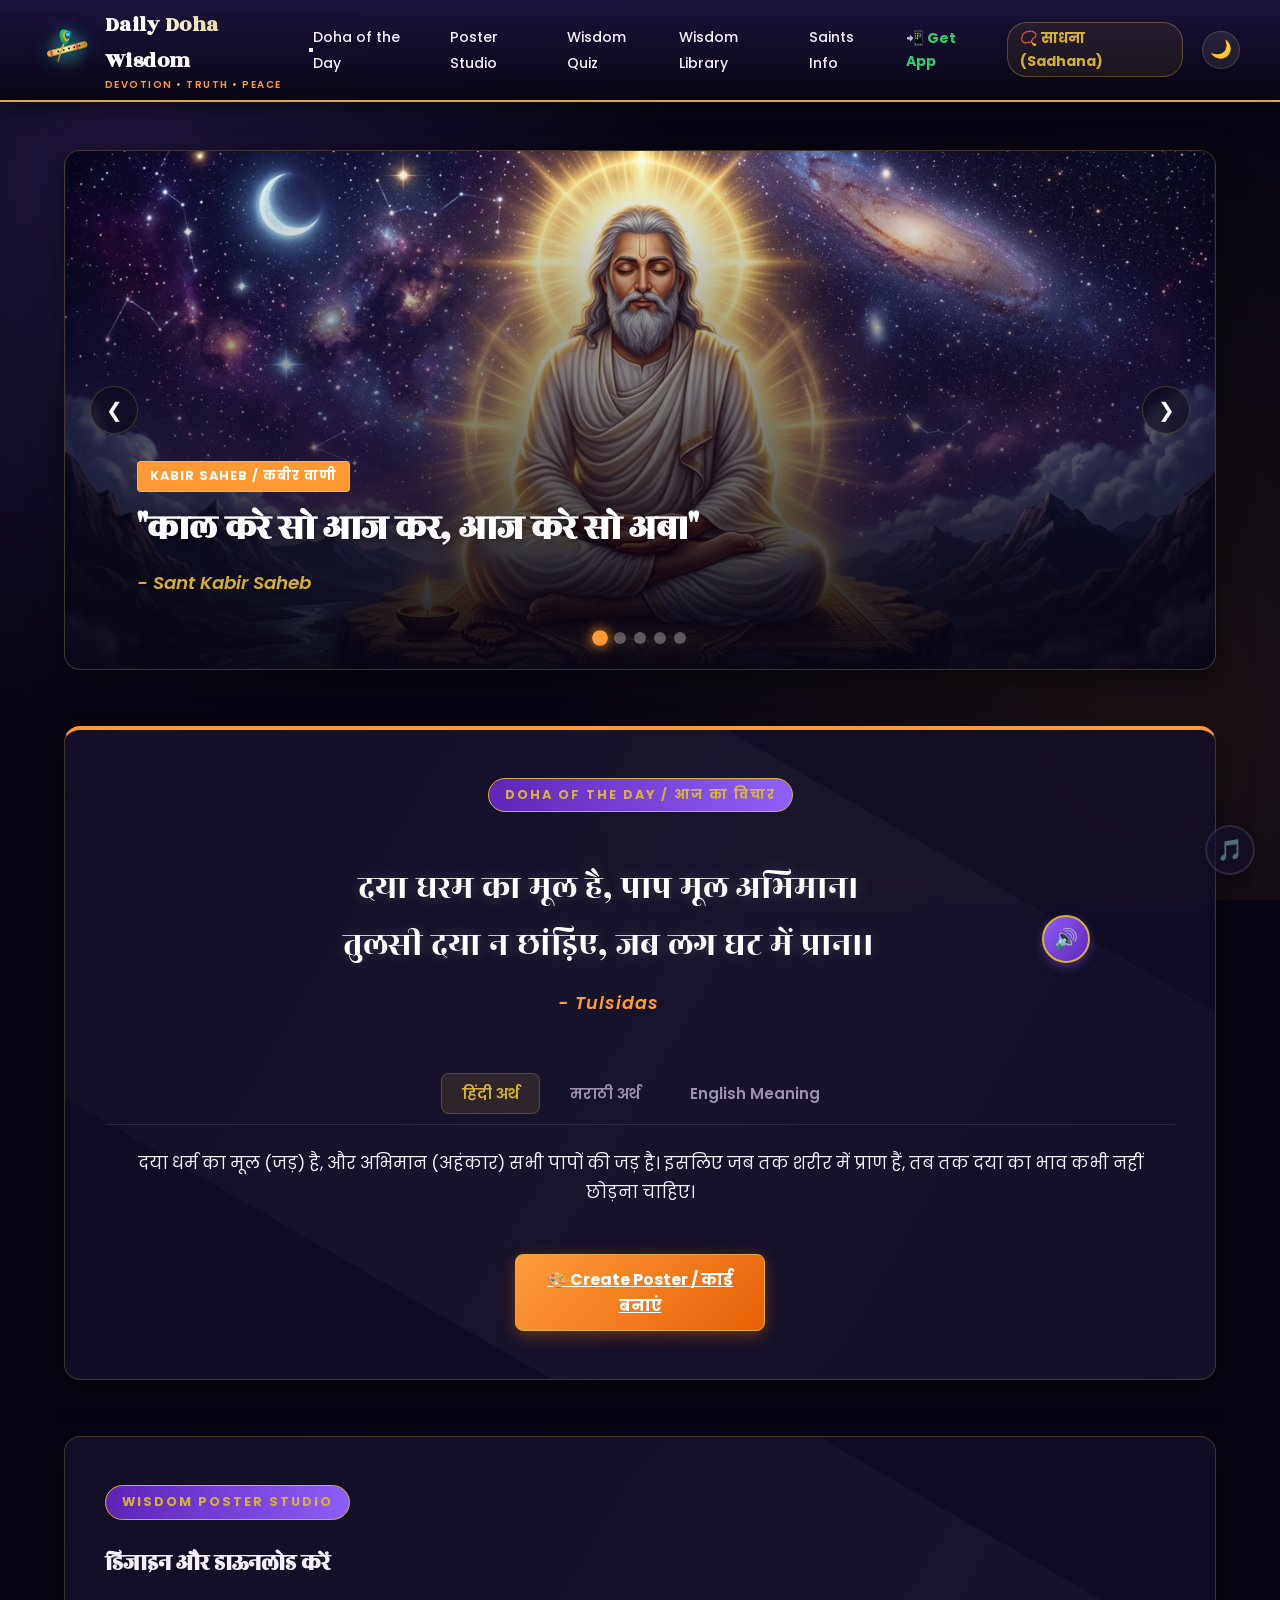
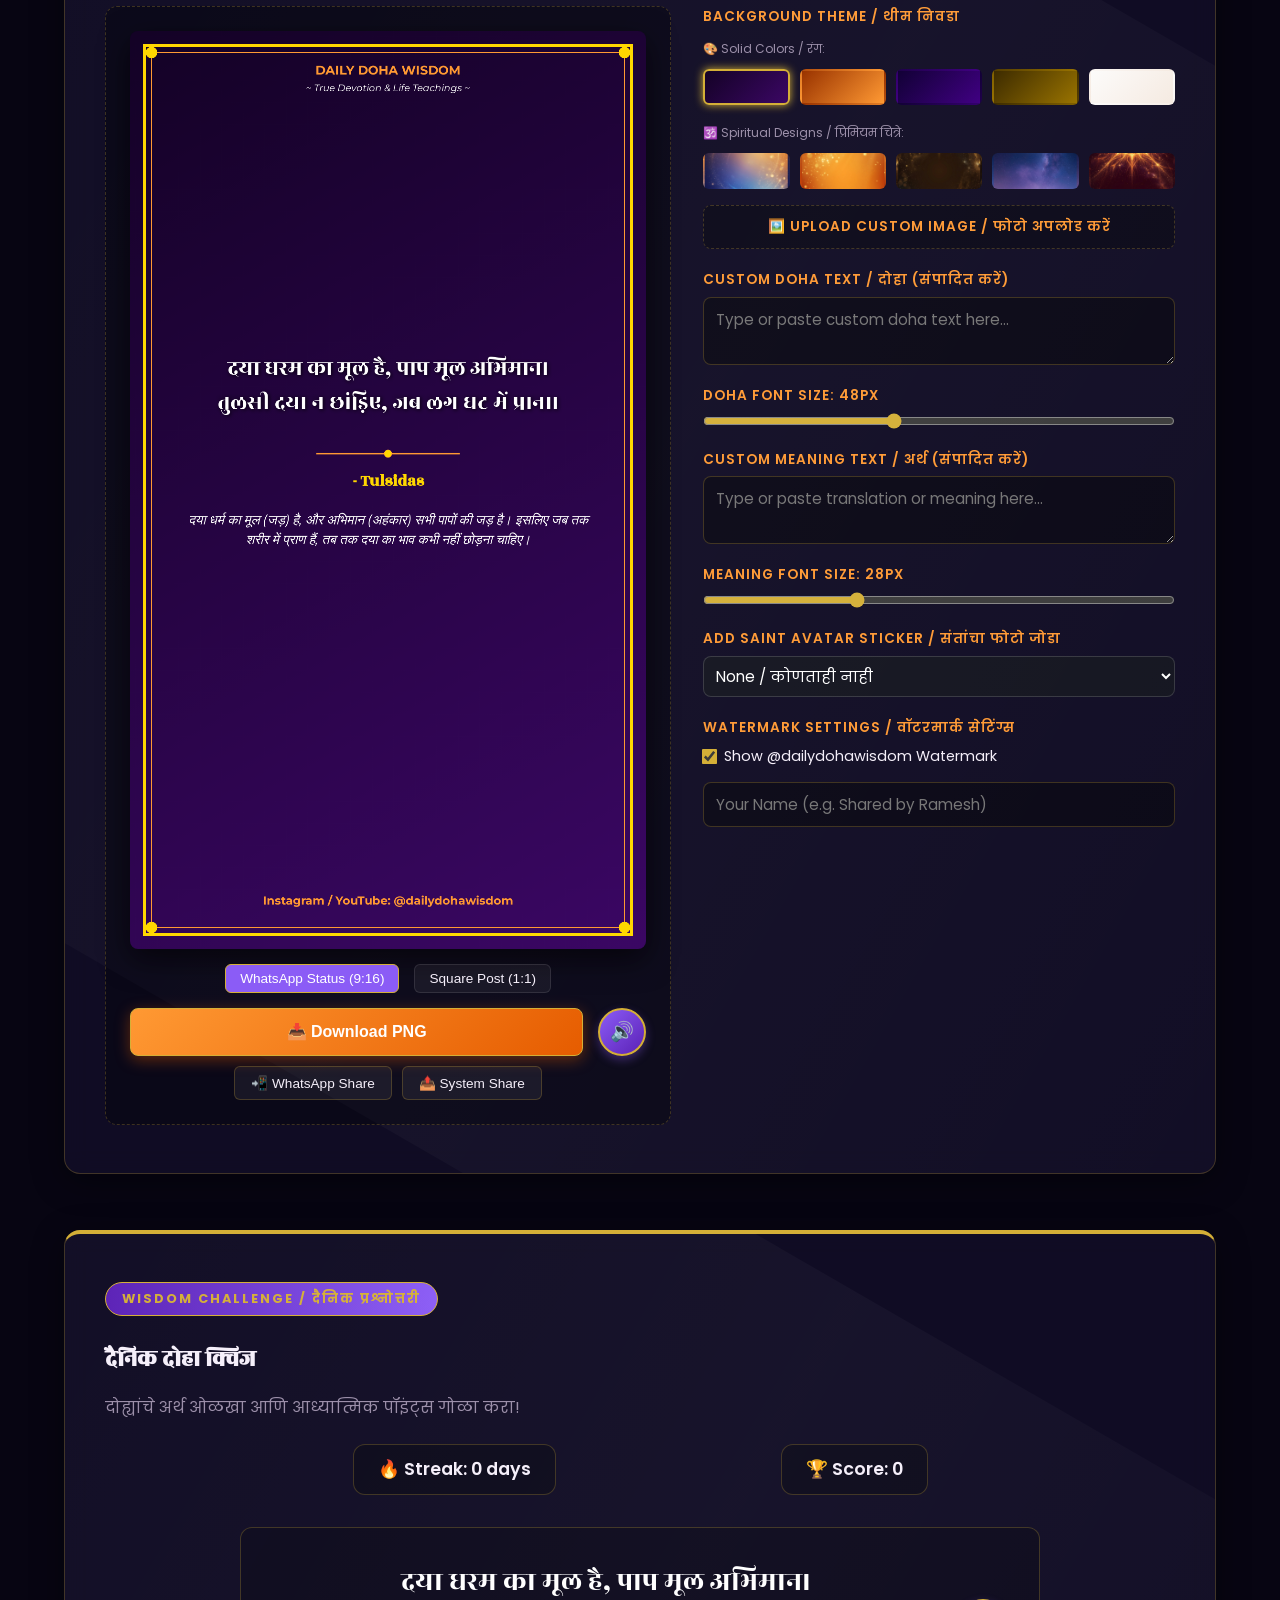
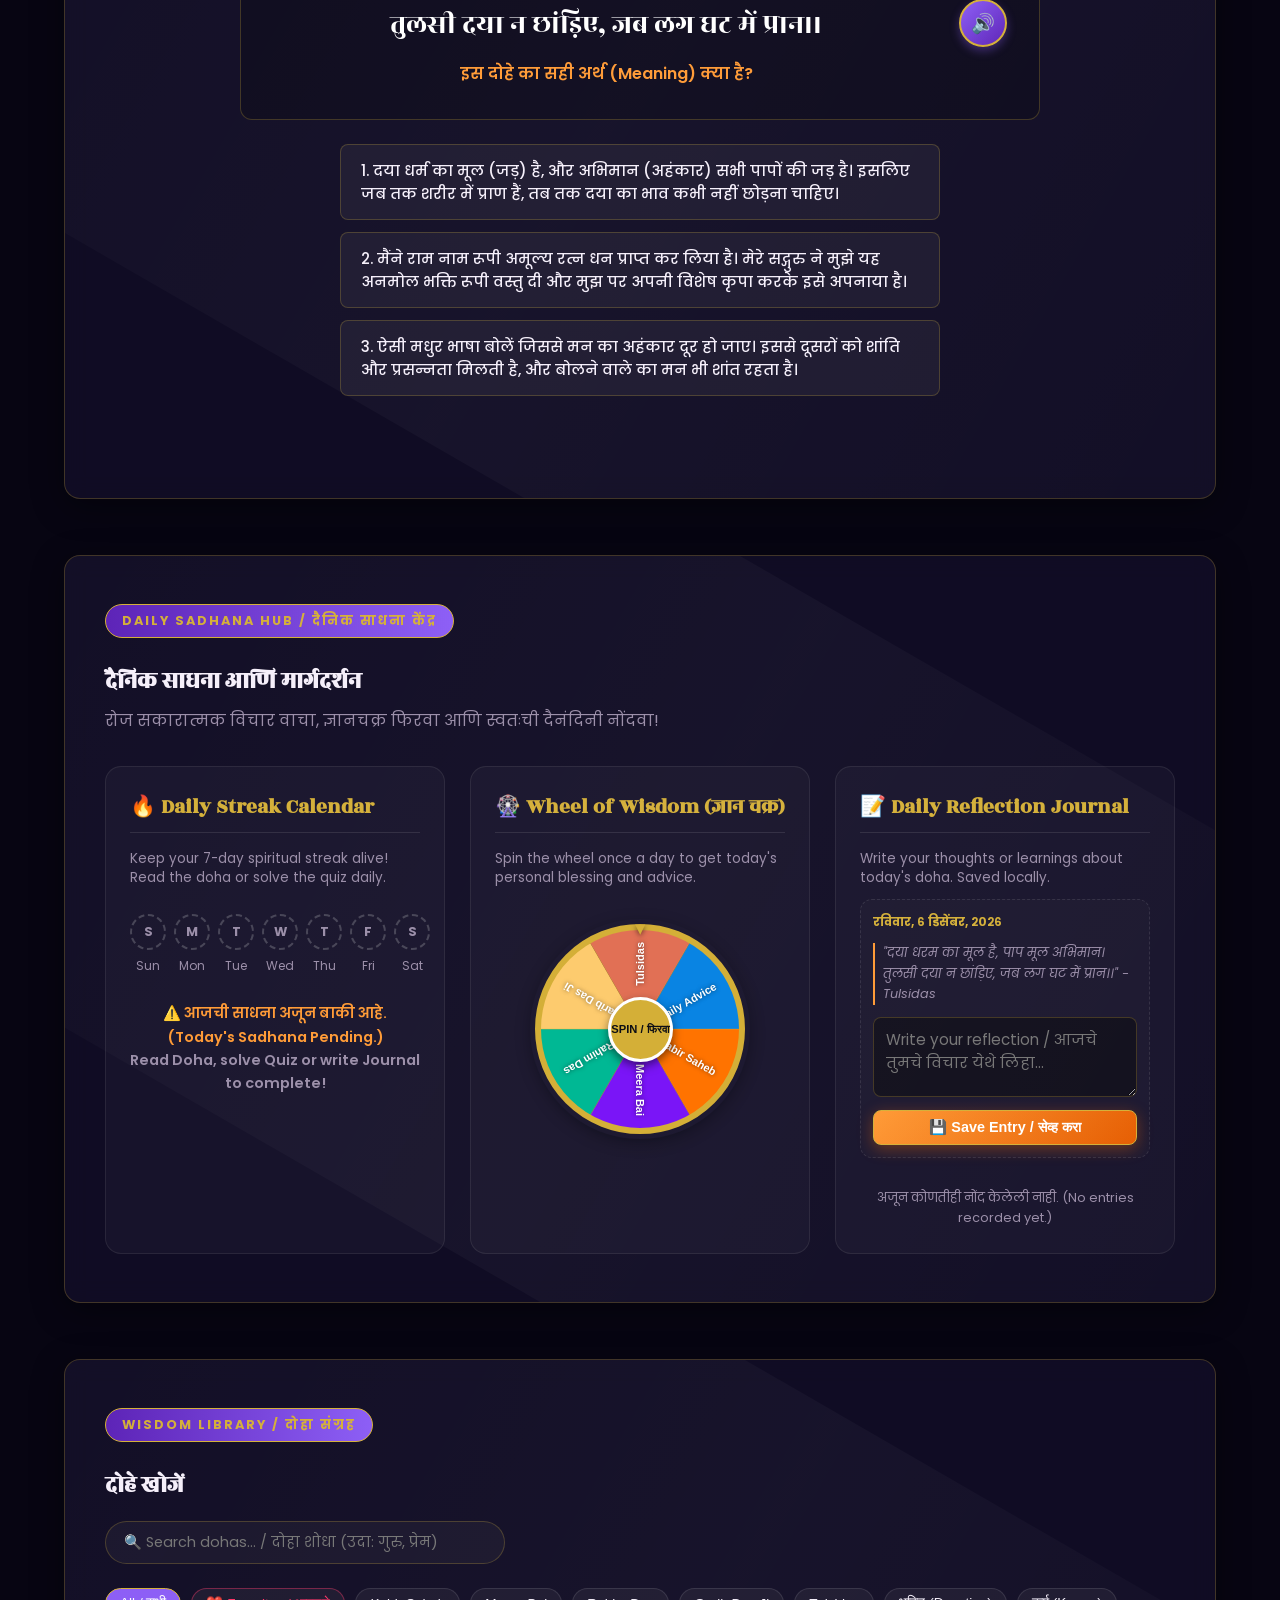
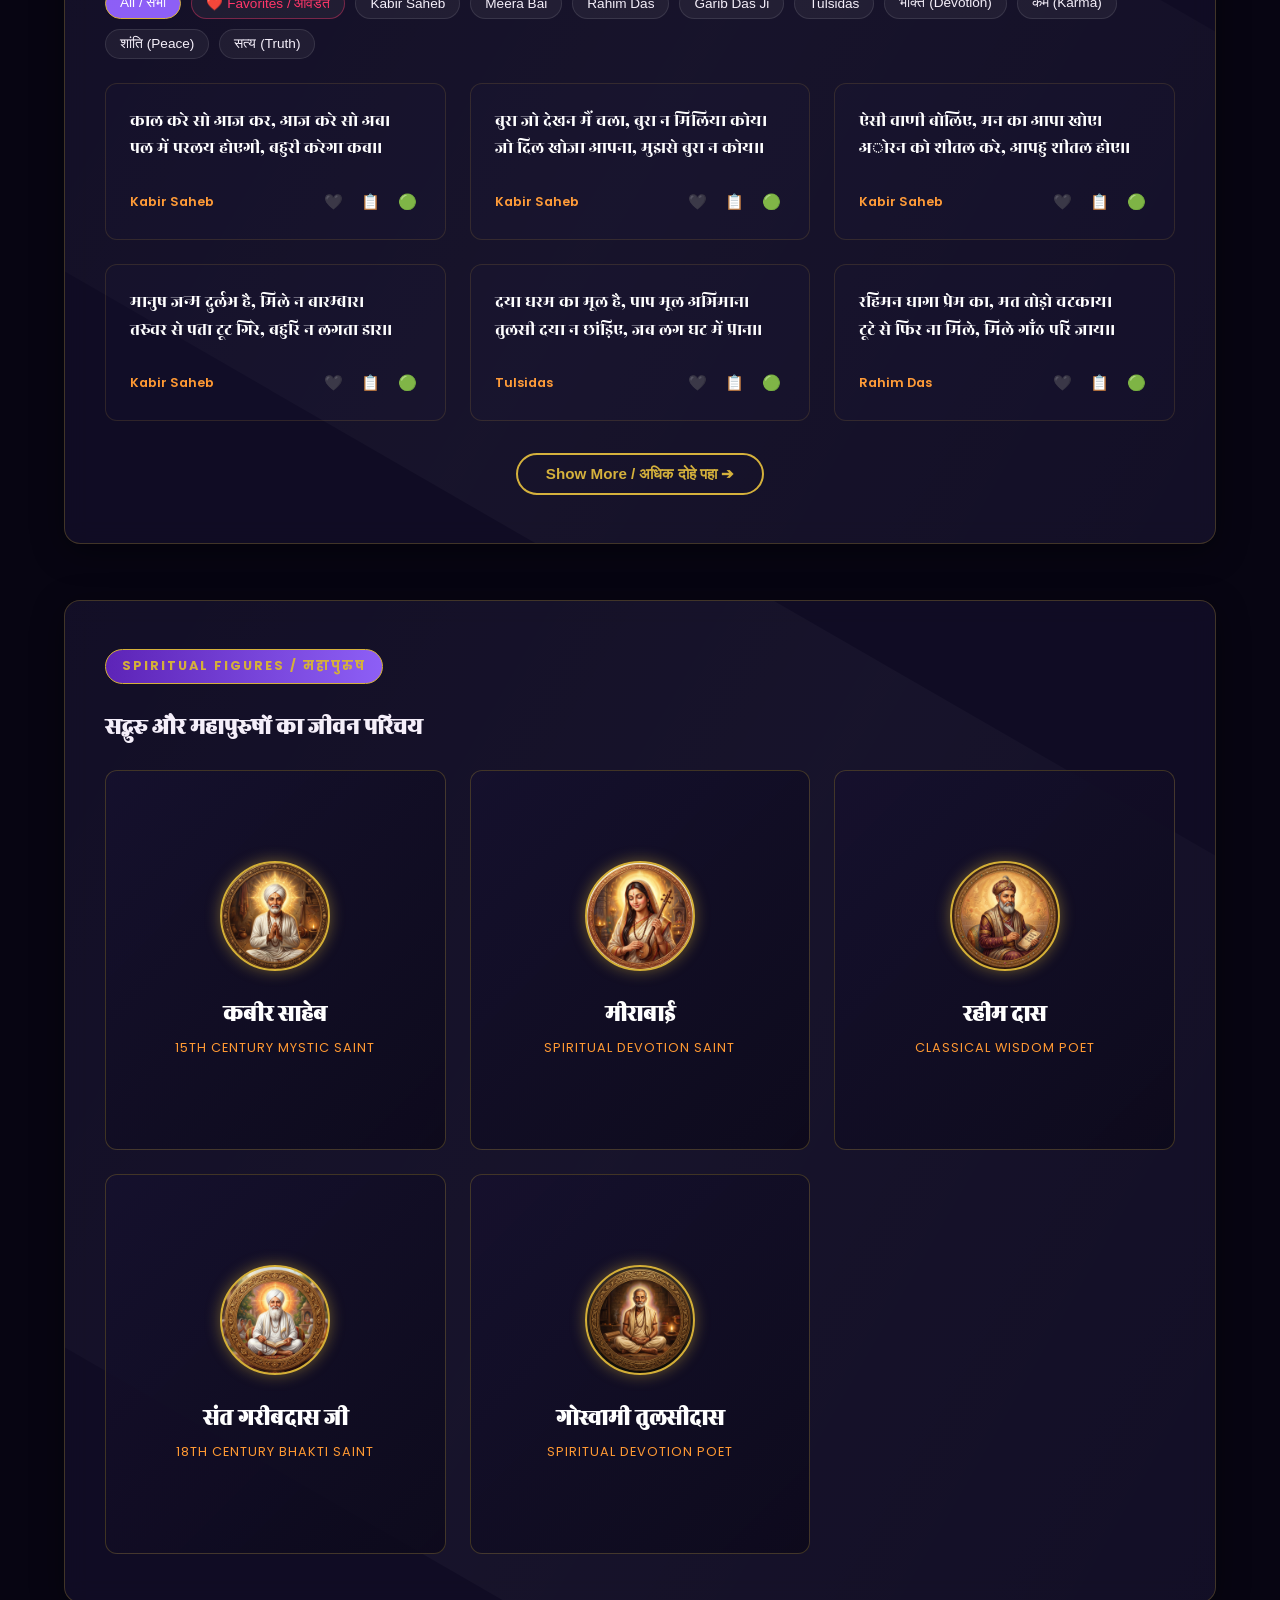
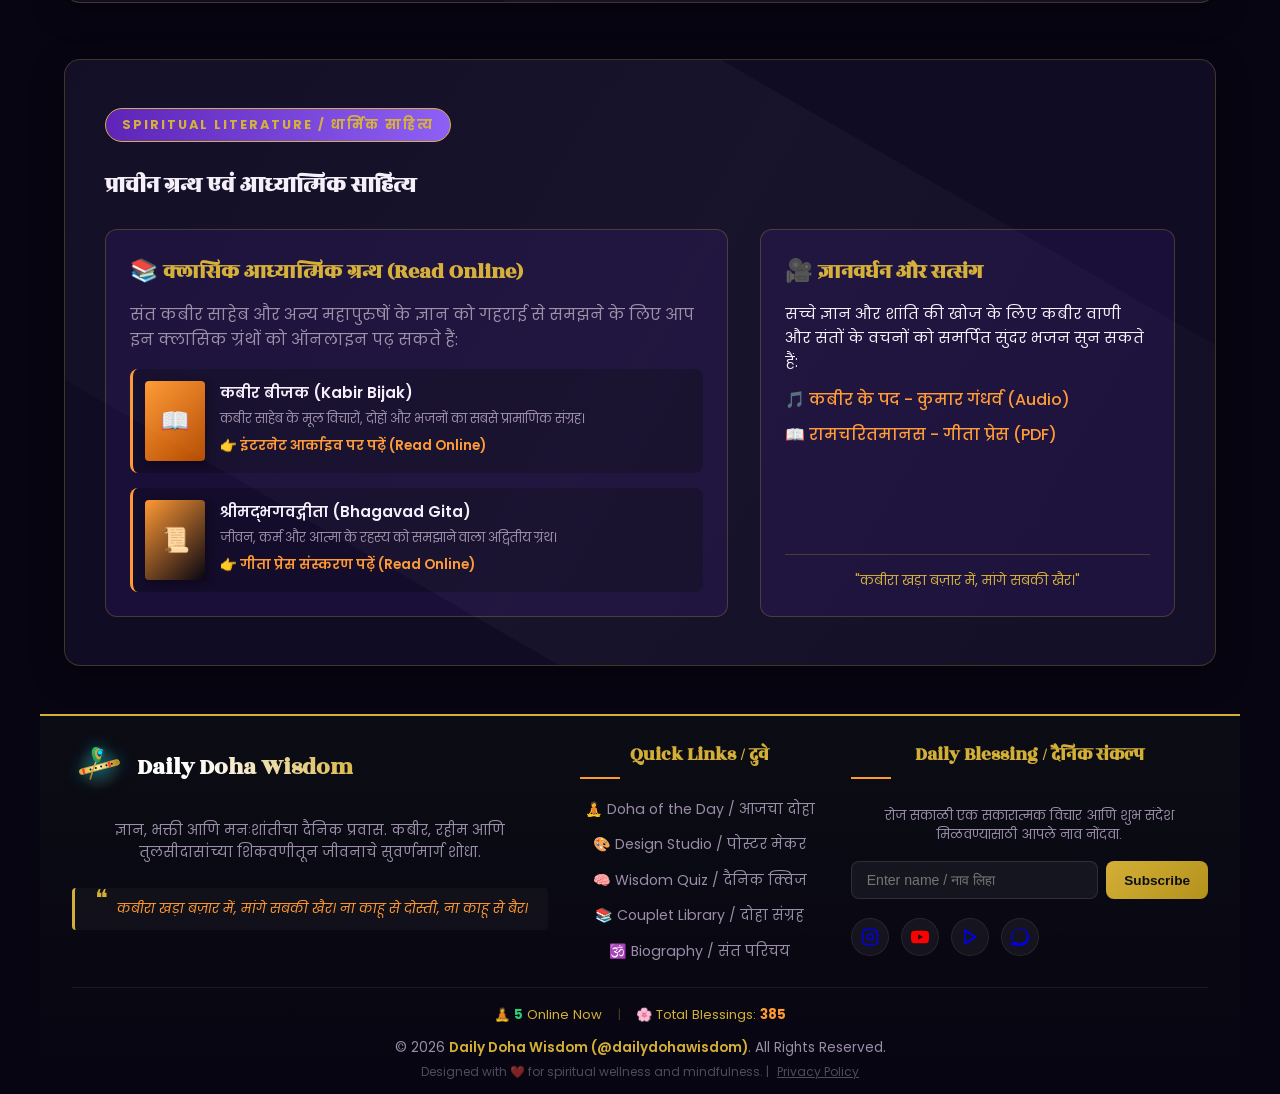
==== index.html @ 79d0ffef "fix: restore grid layout for presets buttons to fix sizing issues" ====
<!DOCTYPE html>
<html lang="hi">
<head>
  <meta charset="UTF-8">
  <meta name="viewport" content="width=device-width, initial-scale=1.0">
  <title>Daily Doha Wisdom - Create & Share Spiritual Posters</title>
  
  <!-- SEO Meta Tags -->
  <meta name="google-site-verification" content="Vp_AkFOJ0k2g0eWPR95Yq_VDQG2nJeM6YpayG2h6rZU" />
  <meta name="description" content="Explore ancient spiritual wisdom of Sant Kabir Saheb, Meera Bai, Rahim Das, Sant Garib Das Ji, and Tulsidas. Create, customize, and download beautiful status cards.">
  <meta name="keywords" content="Kabir Saheb Dohas, Rahim Ke Dohe, Meera Bai Bhajan, Sant Garib Das Ji, Tulsidas, Daily Doha Wisdom, Status Creator">
  <meta name="robots" content="index, follow">
  
  <!-- Open Graph / Facebook -->
  <meta property="og:type" content="website">
  <meta property="og:title" content="Daily Doha Wisdom - Create & Share Spiritual Posters">
  <meta property="og:description" content="Explore spiritual couplets and generate beautiful WhatsApp status card images instantly.">
  <meta property="og:site_name" content="Daily Doha Wisdom">
  
  <!-- Theme Color for browsers -->
  <meta name="theme-color" content="#8b5cf6">
  
  <!-- Stylesheets -->
  <link rel="stylesheet" href="style.css?v=1.3">
</head>
<body>

  <!-- ======= Header ======= -->
  <header>
    <div class="header-container">
      <a href="#" class="logo-section">
        <svg class="logo-svg" width="55" height="55" viewBox="0 0 120 120" fill="none" xmlns="http://www.w3.org/2000/svg" style="filter: drop-shadow(0 0 8px rgba(0, 168, 204, 0.6));">
          <!-- Soft background glow -->
          <circle cx="60" cy="60" r="50" fill="url(#bgGlow)" opacity="0.25"/>
          
          <!-- The Golden Flute (Diagonal) -->
          <g transform="rotate(-15 60 60)">
            <!-- Flute Body -->
            <rect x="15" y="53" width="90" height="12" rx="6" fill="url(#fluteGold)" stroke="#D4AF37" stroke-width="1.5"/>
            <!-- Flute holes -->
            <circle cx="40" cy="59" r="2.2" fill="#13141f"/>
            <circle cx="52" cy="59" r="2.2" fill="#13141f"/>
            <circle cx="64" cy="59" r="2.2" fill="#13141f"/>
            <circle cx="76" cy="59" r="2.2" fill="#13141f"/>
            <circle cx="88" cy="59" r="2.2" fill="#13141f"/>
            <!-- Red thread wraps -->
            <rect x="22" y="53" width="5" height="12" fill="#FF3B30"/>
            <rect x="80" y="53" width="5" height="12" fill="#FF3B30"/>
          </g>
          
          <!-- Peacock Feather stem -->
          <path d="M40 85C45 65 52 45 65 22" stroke="url(#stemGold)" stroke-width="3.5" stroke-linecap="round"/>
          
          <!-- Feather eye structure -->
          <!-- Outer green vane -->
          <path d="M65 22C48 6 36 22 48 44C53 52 65 58 65 22Z" fill="url(#featherGreen)" opacity="0.95"/>
          <!-- Middle bronze/gold layer -->
          <path d="M65 22C53 14 45 25 53 38C56 44 65 48 65 22Z" fill="url(#featherGold)"/>
          <!-- Inner deep blue eye -->
          <path d="M65 22C57 18 52 27 57 34C59 37 65 40 65 22Z" fill="url(#featherBlue)"/>
          <!-- Center glowing cyan dot -->
          <circle cx="61" cy="27" r="4.5" fill="#00E5FF" filter="drop-shadow(0 0 5px #00E5FF)"/>

          <defs>
            <radialGradient id="bgGlow" cx="50%" cy="50%" r="50%">
              <stop offset="0%" stop-color="#00A8CC"/>
              <stop offset="100%" stop-color="#D4AF37" stop-opacity="0"/>
            </radialGradient>
            <linearGradient id="fluteGold" x1="15" y1="59" x2="105" y2="59" gradientUnits="userSpaceOnUse">
              <stop offset="0%" stop-color="#D4AF37"/>
              <stop offset="50%" stop-color="#FFEFA6"/>
              <stop offset="100%" stop-color="#AA7C11"/>
            </linearGradient>
            <linearGradient id="stemGold" x1="40" y1="85" x2="65" y2="22" gradientUnits="userSpaceOnUse">
              <stop offset="0%" stop-color="#AA7C11"/>
              <stop offset="100%" stop-color="#FFEFA6"/>
            </linearGradient>
            <linearGradient id="featherGreen" x1="40" y1="20" x2="65" y2="55" gradientUnits="userSpaceOnUse">
              <stop offset="0%" stop-color="#2ECC71"/>
              <stop offset="100%" stop-color="#1E824C"/>
            </linearGradient>
            <linearGradient id="featherGold" x1="48" y1="20" x2="65" y2="45" gradientUnits="userSpaceOnUse">
              <stop offset="0%" stop-color="#F39C12"/>
              <stop offset="100%" stop-color="#D4AF37"/>
            </linearGradient>
            <linearGradient id="featherBlue" x1="55" y1="22" x2="65" y2="38" gradientUnits="userSpaceOnUse">
              <stop offset="0%" stop-color="#0055ff"/>
              <stop offset="100%" stop-color="#0d0e15"/>
            </linearGradient>
          </defs>
        </svg>
        <div class="logo-text">
          <h1>Daily Doha Wisdom</h1>
          <p>Devotion • Truth • Peace</p>
        </div>
      </a>
      
      <!-- Hamburger Toggle Button for Mobile -->
      <button class="hamburger-menu" id="hamburgerMenuBtn" aria-label="Toggle Navigation / मेनू">
        <span class="bar"></span>
        <span class="bar"></span>
        <span class="bar"></span>
      </button>

      <ul class="nav-links">
        <li><a href="#featuredSection">Doha of the Day</a></li>
        <li><a href="#posterCreatorSection">Poster Studio</a></li>
        <li><a href="#quizSection">Wisdom Quiz</a></li>
        <li><a href="#librarySection">Wisdom Library</a></li>
        <li><a href="#biographiesSection">Saints Info</a></li>
        <li><a href="https://play.google.com/store/apps/details?id=com.apotgante.satsahib" target="_blank" style="color: #2ecc71; font-weight: bold; display: flex; align-items: center; gap: 4px;">📲 Get App</a></li>
        <li><a href="#" id="openSadhanaNavBtn" style="color: var(--brand-gold); font-weight: bold; border: 1px solid rgba(212,175,55,0.35); border-radius: 20px; padding: 4px 12px; background: rgba(212,175,55,0.08); display: flex; align-items: center; gap: 4px;">📿 साधना (Sadhana)</a></li>
        <!-- Dark / Light mode toggle button -->
        <li>
          <button id="themeToggleBtn" class="theme-toggle-btn" title="Toggle Light/Dark Theme">
            🌙
          </button>
        </li>
      </ul>
    </div>
  </header>

  <!-- ======= Main Content ======= -->
  <main>
    
    <!-- 0. Auto-playing Hero Slider (Spiritual Carousels) -->
    <section id="heroSliderSection" class="glass-panel hero-slider-section">
      <div class="slider-container">
        <div class="slider-track" id="sliderTrack">
          <!-- Slide 1: Kabir Saheb -->
          <div class="slide" style="background-image: url('assets/kabir_banner.jpg');">
            <div class="slide-content">
              <span class="slide-tag">Kabir Saheb / कबीर वाणी</span>
              <h2 class="slide-quote">"काल करे सो आज कर, आज करे सो अब।"</h2>
              <p class="slide-author">- Sant Kabir Saheb</p>
            </div>
          </div>
          <!-- Slide 2: Meera Bai -->
          <div class="slide" style="background-image: url('assets/meera_banner.jpg');">
            <div class="slide-content">
              <span class="slide-tag">Meera Bai / मीराबाई भजन</span>
              <h2 class="slide-quote">"पायो जी मैंने राम रतन धन पायो।"</h2>
              <p class="slide-author">- Meera Bai</p>
            </div>
          </div>
          <!-- Slide 3: Rahim Das -->
          <div class="slide" style="background-image: url('assets/rahim_banner.jpg');">
            <div class="slide-content">
              <span class="slide-tag">Rahim Das / रहीम के दोहे</span>
              <h2 class="slide-quote">"रहिमन धागा प्रेम का, मत तोड़ो चटकाय।"</h2>
              <p class="slide-author">- Rahim Das</p>
            </div>
          </div>
          <!-- Slide 4: Garib Das Ji -->
          <div class="slide" style="background-image: url('assets/garibdas_banner.jpg');">
            <div class="slide-content">
              <span class="slide-tag">Garib Das Ji / गरीबदास वाणी</span>
              <h2 class="slide-quote">"गरीब, अनभै वाणी कबीर की, काया करहु कबीर।"</h2>
              <p class="slide-author">- Sant Garib Das Ji</p>
            </div>
          </div>
          <!-- Slide 5: Tulsidas -->
          <div class="slide" style="background-image: url('assets/tulsi_banner.jpg');">
            <div class="slide-content">
              <span class="slide-tag">Tulsidas / तुलसीदास दोहे</span>
              <h2 class="slide-quote">"दया धरम का मूल है, पाप मूल अभिमान।"</h2>
              <p class="slide-author">- Goswami Tulsidas</p>
            </div>
          </div>
        </div>
        
        <!-- Navigation arrows -->
        <button class="slider-arrow prev" id="sliderPrev">❮</button>
        <button class="slider-arrow next" id="sliderNext">❯</button>
        
        <!-- Navigation dots -->
        <div class="slider-dots" id="sliderDots">
          <button class="slider-dot active" data-index="0"></button>
          <button class="slider-dot" data-index="1"></button>
          <button class="slider-dot" data-index="2"></button>
          <button class="slider-dot" data-index="3"></button>
          <button class="slider-dot" data-index="4"></button>
        </div>
      </div>
    </section>

    <!-- 1. Doha of the Day / Featured Hero Card -->
    <section id="featuredSection" class="glass-panel featured-section">
      <span class="section-label">Doha of the Day / आज का विचार</span>
      
      <div class="doha-display-container">
        <div class="doha-display-box">
          <blockquote id="featuredDohaText" class="doha-text">
            Loading spiritual couplet...
          </blockquote>
          <cite id="featuredDohaAuthor" class="doha-author">
            - Loading...
          </cite>
        </div>
        
        <!-- Speaker Voiceover button -->
        <button id="speakFeaturedDohaBtn" class="speak-btn" title="Listen to Doha / दोहा सुनें 🔊">
          🔊
        </button>
      </div>

      <!-- Tab Switchers for Meaning -->
      <div class="translation-tabs">
        <button class="tab-btn active" data-tab="hi">हिंदी अर्थ</button>
        <button class="tab-btn" data-tab="mr">मराठी अर्थ</button>
        <button class="tab-btn" data-tab="en">English Meaning</button>
      </div>

      <div class="translation-content-box">
        <p id="translationText">Select a translation tab to view the couplet meaning.</p>
      </div>
      
      <a href="#posterCreatorSection" class="action-btn" style="margin: 1.5rem auto 0 auto; max-width: 250px;">
        🎨 Create Poster / कार्ड बनाएं
      </a>
    </section>

    <!-- 2. Poster Creator Studio (The main interactive generator) -->
    <section id="posterCreatorSection" class="glass-panel">
      <span class="section-label">Wisdom Poster Studio</span>
      <h2 style="margin-bottom: 1.5rem; font-family: var(--font-header);">डिजाइन और डाऊनलोड करें</h2>
      
      <div class="studio-layout">
        
        <!-- Left: Canvas Preview -->
        <div class="canvas-preview-container">
          <canvas id="posterCanvas"></canvas>
          
          <div class="aspect-controls">
            <button class="aspect-btn active" data-aspect="9_16">WhatsApp Status (9:16)</button>
            <button class="aspect-btn" data-aspect="1_1">Square Post (1:1)</button>
          </div>
          
          <div style="display: flex; gap: 15px; margin-top: 15px; width: 100%;">
            <button id="downloadPosterBtn" class="action-btn" style="flex: 1; margin-top: 0;">
              📥 Download PNG
            </button>
            <button id="speakPosterDohaBtn" class="speak-btn" title="Listen to Editor Doha 🔊">
              🔊
            </button>
          </div>

          <!-- Direct Sharing Options -->
          <div class="sharing-container">
            <button id="shareWhatsAppBtn" class="share-btn">📲 WhatsApp Share</button>
            <button id="shareGeneralBtn" class="share-btn">📤 System Share</button>
          </div>
        </div>
        
        <!-- Right: Editor Controls -->
        <div class="editor-controls">
          
          <!-- Presets Background themes -->
          <div class="control-group">
            <label>Background Theme / थीम निवडा</label>
            <div style="font-size: 0.75rem; color: var(--text-muted); margin-bottom: 5px; margin-top: 5px;">🎨 Solid Colors / रंग:</div>
            <div id="presetGradientsPicker" class="preset-grid" style="margin-bottom: 12px;">
              <!-- Rendered via JS -->
            </div>
            <div style="font-size: 0.75rem; color: var(--text-muted); margin-bottom: 5px;">🕉️ Spiritual Designs / प्रिमियम चित्रे:</div>
            <div id="presetImagesPicker" class="preset-grid">
              <!-- Rendered via JS -->
            </div>
            
            <!-- Custom Image Background upload -->
            <div style="margin-top: 10px; display: flex; flex-direction: column; gap: 8px;">
              <label for="customBgUpload" class="custom-file-upload">
                🖼️ Upload Custom Image / फोटो अपलोड करें
              </label>
              <input type="file" id="customBgUpload" accept="image/*" style="display: none;">
              
              <div id="tintControls" style="display: none; flex-direction: column; gap: 4px;">
                <label id="bgOpacityLabel" style="font-size: 0.75rem;">Tint Overlay Opacity: 40%</label>
                <input type="range" id="bgOpacityRange" min="0" max="90" value="40" style="accent-color: var(--brand-gold);">
              </div>
            </div>
          </div>
          
          <!-- Custom Doha Text -->
          <div class="control-group">
            <label>Custom Doha text / दोहा (संपादित करें)</label>
            <textarea id="customDohaInput" class="editor-textarea" placeholder="Type or paste custom doha text here..."></textarea>
          </div>

          <!-- Font Size Adjust for Doha -->
          <div class="control-group">
            <label>Doha Font Size: <span id="dohaFontSizeVal">48px</span></label>
            <div class="font-size-adjust">
              <input type="range" id="dohaFontSize" min="30" max="75" value="48">
            </div>
          </div>
          
          <!-- Custom Translation Text -->
          <div class="control-group">
            <label>Custom Meaning text / अर्थ (संपादित करें)</label>
            <textarea id="customTransInput" class="editor-textarea" placeholder="Type or paste translation or meaning here..."></textarea>
          </div>

          <!-- Font Size Adjust for Translation -->
          <div class="control-group">
            <label>Meaning Font Size: <span id="transFontSizeVal">28px</span></label>
            <div class="font-size-adjust">
              <input type="range" id="transFontSize" min="20" max="45" value="28">
            </div>
          </div>
          <!-- Saint Sticker Settings -->
          <div class="control-group">
            <label>Add Saint Avatar Sticker / संतांचा फोटो जोडा</label>
            <select id="saintStickerSelect" class="editor-input" style="width: 100%; border: 1px solid rgba(255,255,255,0.15); background: #13141f; color: #ffffff; padding: 8px; border-radius: 8px;">
              <option value="none">None / कोणताही नाही</option>
              <option value="Kabir Saheb">Kabir Saheb / संत कबीर</option>
              <option value="Meera Bai">Meera Bai / मीराबाई</option>
              <option value="Rahim Das">Rahim Das / रहीम दास</option>
              <option value="Garib Das Ji">Garib Das Ji / गरीबदास जी</option>
              <option value="Tulsidas">Tulsidas / गोस्वामी तुलसीदास</option>
            </select>
          </div>

          <!-- Custom Watermark Controls -->
          <div class="control-group">
            <label>Watermark Settings / वॉटरमार्क सेटिंग्स</label>
            <div style="display: flex; align-items: center; gap: 8px; margin-bottom: 8px;">
              <input type="checkbox" id="toggleWatermark" checked style="accent-color: var(--brand-gold); scale: 1.2;">
              <span style="font-size: 0.9rem;">Show @dailydohawisdom Watermark</span>
            </div>
            <input type="text" id="watermarkText" class="editor-input" placeholder="Your Name (e.g. Shared by Ramesh)">
          </div>
          
        </div>
        
      </div>
    </section>

    <!-- 2. Daily Wisdom Challenge (Quiz) Section -->
    <section id="quizSection" class="glass-panel quiz-section">
      <span class="section-label">Wisdom Challenge / दैनिक प्रश्नोत्तरी</span>
      <h2 style="margin-bottom: 1rem; font-family: var(--font-header);">दैनिक दोहा क्विज</h2>
      <p style="margin-bottom: 1.5rem; color: var(--text-muted);">दोह्यांचे अर्थ ओळखा आणि आध्यात्मिक पॉइंट्स गोळा करा!</p>
      
      <div class="quiz-container">
        <div class="quiz-stats">
          <div class="quiz-stat-card">🔥 Streak: <span id="quizStreak">0</span> days</div>
          <div class="quiz-stat-card">🏆 Score: <span id="quizScore">0</span></div>
        </div>
        
        <div class="quiz-question-box" style="display: flex; align-items: center; justify-content: center; gap: 20px; text-align: left;">
          <div style="flex-grow: 1; text-align: center;">
            <blockquote id="quizQuestionText" class="quiz-question-doha">
              Loading question...
            </blockquote>
            <p style="margin-top: 15px; font-weight: 600; color: var(--brand-saffron);">इस दोहे का सही अर्थ (Meaning) क्या है?</p>
          </div>
          <!-- Quiz Speaker Button -->
          <button id="speakQuizDohaBtn" class="speak-btn" title="Listen to Quiz Doha / दोहा सुनें 🔊" style="margin-top: 0;">
            🔊
          </button>
        </div>
        
        <div class="quiz-options-list" id="quizOptionsList">
          <!-- Options rendered via JS -->
        </div>
        
        <div id="quizFeedback" class="quiz-feedback-box"></div>
        
        <button id="nextQuizBtn" class="action-btn" style="margin: 1.5rem auto 0 auto; display: none;">
          Next Challenge / अगला प्रश्न ➔
        </button>
      </div>
    </section>
    <!-- 2.7 Daily Sadhana Hub (Engagement Features) -->
    <section id="sadhanaHubSection" class="glass-panel engagement-section">
      <span class="section-label">Daily Sadhana Hub / दैनिक साधना केंद्र</span>
      <h2 style="margin-bottom: 0.5rem; font-family: var(--font-header);">दैनिक साधना आणि मार्गदर्शन</h2>
      <p style="margin-bottom: 2rem; color: var(--text-muted);">रोज सकारात्मक विचार वाचा, ज्ञानचक्र फिरवा आणि स्वतःची दैनंदिनी नोंदवा!</p>
      
      <div class="engagement-grid">
        <!-- 1. Daily Streak Tracker Card -->
        <div class="engagement-card streak-tracker-card">
          <h3>🔥 Daily Streak Calendar</h3>
          <p class="card-desc">Keep your 7-day spiritual streak alive! Read the doha or solve the quiz daily.</p>
          <div class="streak-calendar-grid" id="streakCalendarGrid">
            <!-- 7 Days slots rendered via JS -->
          </div>
          <div class="streak-status-text" id="streakStatusText">
            Loading your streak calendar...
          </div>
        </div>

        <!-- 2. Doha Wheel of Wisdom Card -->
        <div class="engagement-card wheel-card">
          <h3>🎡 Wheel of Wisdom (ज्ञान चक्र)</h3>
          <p class="card-desc">Spin the wheel once a day to get today's personal blessing and advice.</p>
          <div class="wheel-outer-container">
            <div class="wheel-pointer">▼</div>
            <canvas id="wheelCanvas" width="220" height="220" style="transition: transform 4s cubic-bezier(0.15, 0.85, 0.15, 1); border-radius: 50%; box-shadow: 0 4px 15px rgba(0,0,0,0.3);"></canvas>
            <button id="spinWheelBtn" class="spin-btn">SPIN / फिरवा</button>
          </div>
          <div id="wheelResultBox" class="wheel-result-box" style="display: none;">
            <div class="result-card">
              <span class="result-author" id="wheelResultAuthor">Author</span>
              <p class="result-quote" id="wheelResultQuote">Quote</p>
              <p class="result-advice" id="wheelResultAdvice">Advice</p>
              <button id="useInStudioBtn" class="action-btn text-btn" style="margin-top: 10px; font-size: 0.85rem; padding: 6px 12px; max-width: 150px; margin: 10px auto 0 auto;">🎨 Use in Editor</button>
            </div>
          </div>
        </div>

        <!-- 3. Daily Reflection Journal Card -->
        <div class="engagement-card journal-card">
          <h3>📝 Daily Reflection Journal</h3>
          <p class="card-desc">Write your thoughts or learnings about today's doha. Saved locally.</p>
          <div class="journal-editor-box">
            <span class="journal-date" id="journalDateLabel">Today</span>
            <blockquote class="journal-doha-ref" id="journalDohaRef">
              "Loading today's doha..."
            </blockquote>
            <textarea id="journalTextInput" class="editor-textarea" style="min-height: 80px;" placeholder="Write your reflection / आजचे तुमचे विचार येथे लिहा..."></textarea>
            <button id="saveJournalBtn" class="action-btn" style="margin-top: 10px; font-size: 0.9rem; padding: 8px 16px; margin-top: 5px;">💾 Save Entry / सेव्ह करा</button>
          </div>
          <div class="journal-saved-list" id="journalSavedList">
            <!-- List of past journal entries rendered via JS -->
          </div>
        </div>
      </div>
    </section>
    <!-- 3. Doha Library Section -->
    <section id="librarySection" class="glass-panel">
      <span class="section-label">Wisdom Library / दोहा संग्रह</span>
      <h2 style="margin-bottom: 1rem; font-family: var(--font-header);">दोहे खोजें</h2>
      <!-- Realtime Search bar -->
      <div class="library-search-box" style="margin-bottom: 1.5rem; max-width: 400px; width: 100%;">
        <input type="text" id="librarySearchInput" placeholder="🔍 Search dohas... / दोहा शोधा (उदा: गुरु, प्रेम)" style="width: 100%; padding: 10px 18px; background: rgba(255, 255, 255, 0.04); border: 1px solid var(--border-gold); border-radius: 30px; color: #ffffff; outline: none; font-size: 0.9rem; font-family: var(--font-sans); transition: all 0.3s ease;">
      </div>
      
      <!-- Filter Chips -->
      <div class="library-filters">
        <button class="filter-chip active" data-filter="all">All / सभी</button>
        <button class="filter-chip" data-filter="favorites" style="border-color: rgba(255, 51, 102, 0.4); color: #ff3366;">❤️ Favorites / आवडते</button>
        <button class="filter-chip" data-filter="Kabir Saheb">Kabir Saheb</button>
        <button class="filter-chip" data-filter="Meera Bai">Meera Bai</button>
        <button class="filter-chip" data-filter="Rahim Das">Rahim Das</button>
        <button class="filter-chip" data-filter="Garib Das Ji">Garib Das Ji</button>
        <button class="filter-chip" data-filter="Tulsidas">Tulsidas</button>
        <button class="filter-chip" data-filter="devotion">भक्ति (Devotion)</button>
        <button class="filter-chip" data-filter="karma">कर्म (Karma)</button>
        <button class="filter-chip" data-filter="peace">शांति (Peace)</button>
        <button class="filter-chip" data-filter="truth">सत्य (Truth)</button>
      </div>

      <!-- Library Grid -->
      <div id="libraryGrid" class="library-grid">
        <!-- Rendered dynamically via JS -->
      </div>
      
      <div id="libraryShowMoreContainer" style="text-align: center; margin-top: 2rem;"></div>
    </section>

    <!-- 4. Biographies Flip Grid -->
    <section id="biographiesSection" class="glass-panel">
      <span class="section-label">Spiritual Figures / महापुरुष</span>
      <h2 style="margin-bottom: 1.5rem; font-family: var(--font-header);">सद्गुरु और महापुरुषों का जीवन परिचय</h2>
      
      <div class="saints-grid">
        <!-- Saint 1: Kabir Saheb -->
        <div class="saint-card">
          <div class="saint-card-inner">
            <div class="saint-front">
              <div class="saint-avatar" style="background-image: url('assets/kabir_avatar.jpg'); background-size: cover; background-position: center;"></div>
              <h3 class="saint-name">कबीर साहेब</h3>
              <p class="saint-title">15th Century Mystic Saint</p>
            </div>
            <div class="saint-back">
              <h4>कबीर साहेब की शिक्षा</h4>
              <p>कबीर साहेब ने अपने दोहों और साखियों के माध्यम से समाज में फैले पाखंडों और कुरीतियों का खंडन किया। उन्होंने ईश्वर की सच्ची भक्ति, शाकाहार, और दया पर बल दिया। उनका ज्ञान आज भी संसार का मार्गदर्शन कर रहा है।</p>
            </div>
          </div>
        </div>

        <!-- Saint 2: Meera Bai -->
        <div class="saint-card">
          <div class="saint-card-inner">
            <div class="saint-front">
              <div class="saint-avatar" style="background-image: url('assets/meera_avatar.jpg'); background-size: cover; background-position: center;"></div>
              <h3 class="saint-name">मीराबाई</h3>
              <p class="saint-title">Spiritual Devotion Saint</p>
            </div>
            <div class="saint-back">
              <h4>मीराबाई की भक्ति</h4>
              <p>श्रीकृष्ण की अनन्य भक्त मीराबाई ने प्रेम और समर्पण को ही सच्ची भक्ति माना। उनके मधुर भजन मन की पवित्रता, त्याग और ईश्वर के प्रति पूर्ण आत्मसमर्पण की सुंदर अभिव्यक्ति हैं।</p>
            </div>
          </div>
        </div>

        <!-- Saint 3: Rahim Das -->
        <div class="saint-card">
          <div class="saint-card-inner">
            <div class="saint-front">
              <div class="saint-avatar" style="background-image: url('assets/rahim_avatar.jpg'); background-size: cover; background-position: center;"></div>
              <h3 class="saint-name">रहीम दास</h3>
              <p class="saint-title">Classical Wisdom Poet</p>
            </div>
            <div class="saint-back">
              <h4>रहीम दास के दोहे</h4>
              <p>रहीम दास जी अपने नीतिपरक दोहों के लिए प्रसिद्ध हैं। उनके दोहों में सांसारिक व्यवहार, मानवीय संबंध, उदारता और नीति की गहरी बातें बहुत ही सरल रूप में समझाई गई हैं।</p>
            </div>
          </div>
        </div>

        <!-- Saint 4: Garib Das Ji -->
        <div class="saint-card">
          <div class="saint-card-inner">
            <div class="saint-front">
              <div class="saint-avatar" style="background-image: url('assets/garibdas_avatar.jpg'); background-size: cover; background-position: center;"></div>
              <h3 class="saint-name">संत गरीबदास जी</h3>
              <p class="saint-title">18th Century Bhakti Saint</p>
            </div>
            <div class="saint-back">
              <h4>गरीबदास जी की शिक्षा</h4>
              <p>हरियाणा के प्रसिद्ध संत गरीबदास जी ने कबीर साहेब को अपना आराध्य देव मानकर उनकी वाणी का प्रचार किया। उन्होंने 'आदरणीय गरीबदास जी की ग्रन्थ साहब' की रचना की, जो सच्ची भक्ति और मोक्ष प्राप्ति का मार्ग बताती है।</p>
            </div>
          </div>
        </div>

        <!-- Saint 5: Tulsidas -->
        <div class="saint-card">
          <div class="saint-card-inner">
            <div class="saint-front">
              <div class="saint-avatar" style="background-image: url('assets/tulsi_avatar.jpg'); background-size: cover; background-position: center;"></div>
              <h3 class="saint-name">गोस्वामी तुलसीदास</h3>
              <p class="saint-title">Spiritual Devotion Poet</p>
            </div>
            <div class="saint-back">
              <h4>तुलसीदास की शिक्षा</h4>
              <p>रामचरितमानस के रचयिता तुलसीदास जी ने मर्यादा, विनम्रता, परोपकार और भक्ति मार्ग का प्रचार किया। उनके दोहे व्यक्ति को नैतिक मूल्य और पारिवारिक मर्यादाओं की सीख देते हैं।</p>
            </div>
          </div>
        </div>
      </div>
    </section>

    <!-- 5. Publications & Resources Section -->
    <section id="publicationsSection" class="glass-panel section-tab-content">
      <span class="section-label">Spiritual Literature / धार्मिक साहित्य</span>
      <h2 style="margin-bottom: 1.5rem; font-family: var(--font-header);">प्राचीन ग्रन्थ एवं आध्यात्मिक साहित्य</h2>
      
      <div class="resources-grid">
        <div class="resource-card">
          <h3>📚 क्लासिक आध्यात्मिक ग्रन्थ (Read Online)</h3>
          <p style="margin-bottom: 1rem; color: var(--text-muted);">संत कबीर साहेब और अन्य महापुरुषों के ज्ञान को गहराई से समझने के लिए आप इन क्लासिक ग्रंथों को ऑनलाइन पढ़ सकते हैं:</p>
          
          <div class="book-item">
            <div class="book-cover-mock">📖</div>
            <div class="book-info">
              <h4>कबीर बीजक (Kabir Bijak)</h4>
              <p>कबीर साहेब के मूल विचारों, दोहों और भजनों का सबसे प्रामाणिक संग्रह।</p>
              <a href="https://archive.org/details/bijakofkabir00kabi" target="_blank" class="book-link">👉 इंटरनेट आर्काइव पर पढ़ें (Read Online)</a>
            </div>
          </div>

          <div class="book-item">
            <div class="book-cover-mock" style="background: linear-gradient(135deg, var(--brand-saffron) 0%, var(--bg-dark) 100%);">📜</div>
            <div class="book-info">
              <h4>श्रीमद्भगवद्गीता (Bhagavad Gita)</h4>
              <p>जीवन, कर्म और आत्मा के रहस्य को समझाने वाला अद्वितीय ग्रंथ।</p>
              <a href="https://archive.org/details/gita-press-gita-sadhak-sanjivani-hindi" target="_blank" class="book-link">👉 गीता प्रेस संस्करण पढ़ें (Read Online)</a>
            </div>
          </div>
        </div>

        <div class="resource-card" style="display: flex; flex-direction: column; justify-content: space-between;">
          <div>
            <h3>🎥 ज्ञानवर्धन और सत्संग</h3>
            <p style="margin-bottom: 12px; font-size: 0.95rem;">सच्चे ज्ञान और शांति की खोज के लिए कबीर वाणी और संतों के वचनों को समर्पित सुंदर भजन सुन सकते हैं:</p>
            <ul style="list-style: none; display: flex; flex-direction: column; gap: 10px;">
              <li>🎵 <a href="https://archive.org/details/KabirKeDohe-KumarGandarva" target="_blank" style="color: var(--brand-saffron); text-decoration: none; font-weight: 500;">कबीर के पद - कुमार गंधर्व (Audio)</a></li>
              <li>📖 <a href="https://archive.org/details/ramacharitamanasa_gita_press" target="_blank" style="color: var(--brand-saffron); text-decoration: none; font-weight: 500;">रामचरितमानस - गीता प्रेस (PDF)</a></li>
            </ul>
          </div>
          <div style="border-top: 1px solid var(--border-gold); padding-top: 15px; margin-top: 15px; text-align: center;">
            <p style="font-size: 0.85rem; color: var(--brand-gold);">"कबीरा खड़ा बज़ार में, मांगे सबकी खैर।"</p>
          </div>
        </div>
      </div>
    </section>

  </main>

  <!-- ======= Floating Ambient Audio ======= -->
  <div class="audio-floating-control">
    <button id="toggleAudioBtn" class="audio-btn muted" title="Ambient Meditative Sound / पृष्ठभूमि संगीत">
      🎵
    </button>
  </div>

  <!-- ======= Footer ======= -->
  <footer class="main-footer">
    <div class="footer-container">
      
      <!-- Column 1: Brand & Logo -->
      <div class="footer-col brand-col">
        <div class="footer-logo">
          <svg class="logo-svg" width="55" height="55" viewBox="0 0 120 120" fill="none" xmlns="http://www.w3.org/2000/svg" style="filter: drop-shadow(0 0 8px rgba(0, 168, 204, 0.6));">
            <!-- Soft background glow -->
            <circle cx="60" cy="60" r="50" fill="url(#bgGlow)" opacity="0.25"/>
            
            <!-- The Golden Flute (Diagonal) -->
            <g transform="rotate(-15 60 60)">
              <!-- Flute Body -->
              <rect x="15" y="53" width="90" height="12" rx="6" fill="url(#fluteGold)" stroke="#D4AF37" stroke-width="1.5"/>
              <!-- Flute holes -->
              <circle cx="40" cy="59" r="2.2" fill="#13141f"/>
              <circle cx="52" cy="59" r="2.2" fill="#13141f"/>
              <circle cx="64" cy="59" r="2.2" fill="#13141f"/>
              <circle cx="76" cy="59" r="2.2" fill="#13141f"/>
              <circle cx="88" cy="59" r="2.2" fill="#13141f"/>
              <!-- Red thread wraps -->
              <rect x="22" y="53" width="5" height="12" fill="#FF3B30"/>
              <rect x="80" y="53" width="5" height="12" fill="#FF3B30"/>
            </g>
            
            <!-- Peacock Feather stem -->
            <path d="M40 85C45 65 52 45 65 22" stroke="url(#stemGold)" stroke-width="3.5" stroke-linecap="round"/>
            
            <!-- Feather eye structure -->
            <!-- Outer green vane -->
            <path d="M65 22C48 6 36 22 48 44C53 52 65 58 65 22Z" fill="url(#featherGreen)" opacity="0.95"/>
            <!-- Middle bronze/gold layer -->
            <path d="M65 22C53 14 45 25 53 38C56 44 65 48 65 22Z" fill="url(#featherGold)"/>
            <!-- Inner deep blue eye -->
            <path d="M65 22C57 18 52 27 57 34C59 37 65 40 65 22Z" fill="url(#featherBlue)"/>
            <!-- Center glowing cyan dot -->
            <circle cx="61" cy="27" r="4.5" fill="#00E5FF" filter="drop-shadow(0 0 5px #00E5FF)"/>

            <defs>
              <radialGradient id="bgGlow" cx="50%" cy="50%" r="50%">
                <stop offset="0%" stop-color="#00A8CC"/>
                <stop offset="100%" stop-color="#D4AF37" stop-opacity="0"/>
              </radialGradient>
              <linearGradient id="fluteGold" x1="15" y1="59" x2="105" y2="59" gradientUnits="userSpaceOnUse">
                <stop offset="0%" stop-color="#D4AF37"/>
                <stop offset="50%" stop-color="#FFEFA6"/>
                <stop offset="100%" stop-color="#AA7C11"/>
              </linearGradient>
              <linearGradient id="stemGold" x1="40" y1="85" x2="65" y2="22" gradientUnits="userSpaceOnUse">
                <stop offset="0%" stop-color="#AA7C11"/>
                <stop offset="100%" stop-color="#FFEFA6"/>
              </linearGradient>
              <linearGradient id="featherGreen" x1="40" y1="20" x2="65" y2="55" gradientUnits="userSpaceOnUse">
                <stop offset="0%" stop-color="#2ECC71"/>
                <stop offset="100%" stop-color="#1E824C"/>
              </linearGradient>
              <linearGradient id="featherGold" x1="48" y1="20" x2="65" y2="45" gradientUnits="userSpaceOnUse">
                <stop offset="0%" stop-color="#F39C12"/>
                <stop offset="100%" stop-color="#D4AF37"/>
              </linearGradient>
              <linearGradient id="featherBlue" x1="55" y1="22" x2="65" y2="38" gradientUnits="userSpaceOnUse">
                <stop offset="0%" stop-color="#0055ff"/>
                <stop offset="100%" stop-color="#0d0e15"/>
              </linearGradient>
            </defs>
          </svg>
          <span class="footer-logo-title">Daily Doha Wisdom</span>
        </div>
        <p class="footer-brand-desc">ज्ञान, भक्ती आणि मनःशांतीचा दैनिक प्रवास. कबीर, रहीम आणि तुलसीदासांच्या शिकवणीतून जीवनाचे सुवर्णमार्ग शोधा.</p>
        <div class="footer-quote">
          <span class="quote-icon">❝</span>
          <span class="quote-text">कबीरा खड़ा बज़ार में, मांगे सबकी खैर। ना काहू से दोस्ती, ना काहू से बैर।</span>
        </div>
      </div>

      <!-- Column 2: Quick Navigation -->
      <div class="footer-col links-col">
        <h4>Quick Links / दुवे</h4>
        <ul>
          <li><a href="#featuredSection">🧘 Doha of the Day / आजचा दोहा</a></li>
          <li><a href="#posterCreatorSection">🎨 Design Studio / पोस्टर मेकर</a></li>
          <li><a href="#quizSection">🧠 Wisdom Quiz / दैनिक क्विज</a></li>
          <li><a href="#librarySection">📚 Couplet Library / दोहा संग्रह</a></li>
          <li><a href="#biographiesSection">🕉️ Biography / संत परिचय</a></li>
        </ul>
      </div>

      <!-- Column 3: Daily Blessing Subscription -->
      <div class="footer-col subscribe-col">
        <h4>Daily Blessing / दैनिक संकल्प</h4>
        <p style="font-size: 0.82rem; color: var(--text-muted); margin-bottom: 1rem; line-height: 1.5;">रोज सकाळी एक सकारात्मक विचार आणि शुभ संदेश मिळवण्यासाठी आपले नाव नोंदवा.</p>
        <div class="sub-form">
          <input type="text" id="subNameInput" placeholder="Enter name / नाव लिहा" class="sub-input">
          <button id="subscribeBtn" class="sub-btn">Subscribe</button>
        </div>
        <div id="subFeedback" style="font-size: 0.8rem; margin-top: 8px; color: var(--brand-gold); display: none;"></div>
        
        <!-- Social Media Icons -->
        <div class="footer-socials" style="margin-top: 1.2rem;">
          <a href="https://instagram.com/dailydohawisdom" target="_blank" class="social-icon-btn" title="Instagram">
            <svg width="18" height="18" viewBox="0 0 24 24" fill="none" stroke="currentColor" stroke-width="2" stroke-linecap="round" stroke-linejoin="round">
              <rect x="2" y="2" width="20" height="20" rx="5" ry="5"></rect>
              <path d="M16 11.37A4 4 0 1 1 12.63 8 4 4 0 0 1 16 11.37z"></path>
              <line x1="17.5" y1="6.5" x2="17.51" y2="6.5"></line>
            </svg>
          </a>
          <a href="https://youtube.com/@dailydohawisdom?si=2j083ckQAe5wdovu" target="_blank" class="social-icon-btn youtube-btn" title="YouTube Channel">
            <svg width="18" height="18" viewBox="0 0 24 24" fill="#FF0000" xmlns="http://www.w3.org/2000/svg">
              <path d="M23.498 6.163a3.003 3.003 0 0 0-2.11-2.11C19.517 3.545 12 3.545 12 3.545s-7.516 0-9.387.508a3.003 3.003 0 0 0-2.11 2.11C0 8.033 0 12 0 12s0 3.967.502 5.837a3.003 3.003 0 0 0 2.11 2.11c1.871.508 9.388.508 9.388.508s7.517 0 9.388-.508a3.003 3.003 0 0 0 2.11-2.11C24 15.967 24 12 24 12s0-3.967-.502-5.837zM9.545 15.568V8.432L15.818 12l-6.273 3.568z"/>
            </svg>
          </a>
          <a href="https://play.google.com/store/apps/details?id=com.apotgante.satsahib" target="_blank" class="social-icon-btn play-store-btn" title="Get Android App on Google Play">
            <svg width="18" height="18" viewBox="0 0 24 24" fill="none" stroke="currentColor" stroke-width="2" stroke-linecap="round" stroke-linejoin="round">
              <polygon points="5 3 19 12 5 21 5 3"></polygon>
              <line x1="5" y1="3" x2="19" y2="12"></line>
              <line x1="5" y1="21" x2="19" y2="12"></line>
            </svg>
          </a>
          <a href="https://api.whatsapp.com/send?text=Check%20out%20Daily%20Doha%20Wisdom%20-%20https://dailydohawisdom-6c5be.web.app" target="_blank" class="social-icon-btn whatsapp-btn" title="WhatsApp Share">
            <svg width="18" height="18" viewBox="0 0 24 24" fill="currentColor">
              <path d="M.057 24l1.687-6.163c-1.041-1.804-1.588-3.849-1.587-5.946C.06 5.348 5.397.01 12.008.01c3.202.001 6.212 1.246 8.477 3.514 2.266 2.268 3.507 5.28 3.505 8.484-.004 6.657-5.34 11.997-11.953 11.997-2.005-.001-3.973-.502-5.73-1.45L0 24zm6.59-4.846c1.6.95 3.188 1.449 4.825 1.451 5.436 0 9.86-4.37 9.864-9.799.002-2.63-1.023-5.101-2.885-6.965C16.632 2.012 14.156.993 11.536.993 6.104.993 1.682 5.363 1.679 10.793c-.001 1.64.453 3.24 1.314 4.654l-.101.162-1.002 3.662 3.75-1.003.158.094z"/>
            </svg>
          </a>
        </div>
      </div>

    </div>
    
    <!-- Footer Bottom Line -->
    <div class="footer-bottom">
      <div class="footer-stats" style="margin-bottom: 12px; font-size: 0.82rem; color: var(--brand-gold); display: flex; justify-content: center; gap: 15px; align-items: center;">
        <span>🧘 <span id="onlineUsersCount" style="font-weight: bold; color: #2ecc71;">5</span> Online Now</span>
        <span style="opacity: 0.3;">|</span>
        <span>🌸 Total Blessings: <span id="totalVisitsCount" style="font-weight: bold; color: var(--brand-saffron);">384</span></span>
      </div>
      <p>© 2026 <span class="gold-accent">Daily Doha Wisdom (@dailydohawisdom)</span>. All Rights Reserved.</p>
      <p style="font-size: 0.75rem; opacity: 0.5; margin-top: 4px;">
        Designed with ❤️ for spiritual wellness and mindfulness. | 
        <a href="#" id="privacyPolicyBtn" style="color: var(--text-muted); text-decoration: underline; margin-left: 5px;">Privacy Policy</a>
      </p>
    </div>
  </footer>

  <!-- Meditation & Mantra Jap Modal -->
  <div id="sadhanaModal" class="modal-overlay" style="display: none;">
    <div class="modal-content glass-panel" style="max-width: 450px; width: 90%; position: relative; padding: 25px; border-radius: 16px; border: 1px solid var(--border-gold); background: rgba(13, 14, 21, 0.95);">
      <button id="closeSadhanaModal" class="modal-close-btn">&times;</button>
      <h3 style="margin-bottom: 0.5rem; text-align: center; color: var(--brand-gold); font-family: var(--font-header); font-size: 1.4rem;">📿 दैनिक ध्यान आणि जप साधना</h3>
      <p style="font-size: 0.85rem; color: var(--text-muted); text-align: center; margin-bottom: 1.5rem;">Practice mindful breathing or count your daily mantra chanting.</p>
      
      <!-- Breathing Guide Subsection -->
      <div class="breathing-guide-box" style="background: rgba(255,255,255,0.02); border: 1px dashed rgba(255,255,255,0.1); border-radius: 12px; padding: 15px; display: flex; flex-direction: column; align-items: center; gap: 8px; margin-bottom: 15px;">
        <span style="font-size: 0.85rem; font-weight: 700; color: var(--brand-gold);">1. Breath Meditation / प्राणायाम</span>
        <div class="breath-circle-container" style="position: relative; width: 90px; height: 90px; display: flex; align-items: center; justify-content: center; margin: 10px 0;">
          <div id="breathCircle" class="breath-circle" style="width: 45px; height: 45px; border-radius: 50%; background: radial-gradient(circle, var(--brand-saffron) 0%, var(--brand-primary) 100%); transition: all 4s ease-in-out; opacity: 0.85; box-shadow: 0 0 15px rgba(255, 115, 0, 0.4);"></div>
          <div style="position: absolute; font-size: 0.75rem; font-weight: 800; color: #ffffff;" id="breathLabel">Breathe</div>
        </div>
        <button id="toggleBreathBtn" class="action-btn text-btn" style="padding: 6px 12px; font-size: 0.8rem; max-width: 140px;">➔ Start Guide</button>
      </div>

      <!-- Mantra Counter Subsection -->
      <div class="mantra-counter-box" style="background: rgba(255,255,255,0.02); border: 1px dashed rgba(255,255,255,0.1); border-radius: 12px; padding: 15px; display: flex; flex-direction: column; align-items: center; gap: 8px;">
        <span style="font-size: 0.85rem; font-weight: 700; color: var(--brand-gold);">2. Mantra Chanting / जप माळ</span>
        
        <!-- Mantra Selection Dropdown -->
        <div style="display: flex; flex-direction: column; width: 100%; gap: 4px; text-align: left;">
          <label style="font-size: 0.75rem; color: var(--text-muted);">Select Mantra / मंत्र निवडा:</label>
          <select id="mantraSelect" style="background: rgba(13, 14, 21, 0.8); border: 1px solid var(--border-gold); color: white; padding: 6px; border-radius: 8px; font-size: 0.85rem; cursor: pointer; outline: none; width: 100%;">
            <option value="chime">🔔 Only Chime / फक्त टिंग आवाज</option>
            <option value="om">🕉️ "OM" Chant / "ॐ" जप (Voice)</option>
          </select>
        </div>

        <div style="font-size: 2.2rem; font-weight: 800; margin: 5px 0;" id="japCountLabel">0 / 108</div>
        
        <div style="display: flex; gap: 10px; width: 100%;">
          <button id="incrementJapBtn" class="action-btn" style="padding: 10px; font-size: 0.9rem; background: linear-gradient(135deg, var(--brand-gold) 0%, #b3921b 100%); color: #0d0e15; border: none; font-weight: bold; flex: 1;">📿 Manual Jap</button>
          <button id="autoJapBtn" class="action-btn text-btn" style="padding: 10px; font-size: 0.9rem; border-color: var(--brand-gold); color: var(--brand-gold); flex: 1;">▶ Auto Chant</button>
        </div>
        
        <button id="resetJapBtn" class="action-btn text-btn" style="padding: 4px 10px; font-size: 0.75rem; border-color: rgba(255,255,255,0.15); max-width: 100px; margin-top: 4px;">Reset</button>
      </div>
    </div>
  </div>

  <!-- Privacy Policy Modal -->
  <div id="privacyModal" class="modal-overlay" style="display: none;">
    <div class="modal-content glass-panel" style="max-width: 450px; width: 90%; position: relative; padding: 25px; border-radius: 16px; border: 1px solid var(--border-gold); background: rgba(13, 14, 21, 0.95); text-align: left;">
      <button id="closePrivacyModal" class="modal-close-btn">&times;</button>
      <h3 style="margin-bottom: 1rem; text-align: center; color: var(--brand-gold); font-family: var(--font-header); font-size: 1.4rem;">🔒 Privacy Policy / गोपनीयता</h3>
      <div style="font-size: 0.85rem; line-height: 1.6; max-height: 300px; overflow-y: auto; padding-right: 5px; color: var(--text-cream);">
        <p><strong>1. Information Collection:</strong> We do not collect or store any personal user data on our servers. All stats, quiz scores, sadhana calendars, and journal entries are stored strictly locally in your browser's local storage.</p>
        <p style="margin-top: 10px;"><strong>2. Cookies & Advertising:</strong> We may use third-party tools like Google AdSense to show interest-based advertisements in the future to support the running cost. These networks may use cookies to personalize ads.</p>
        <p style="margin-top: 10px;"><strong>3. Contact:</strong> For any questions, contact us via our official YouTube channel @dailydohawisdom.</p>
      </div>
    </div>
  </div>

  <!-- Scripts -->
  <script src="dohas.js?v=1.3"></script>
  <script src="app.js?v=1.3"></script>
</body>
</html>
---- style.css ----
/* 
   Daily Doha Wisdom CSS
   Theme: Spiritual Cosmic Indigo, Violet, Saffron, and Gold Glow (Glassmorphism)
   Includes: Dark & Light Mode, Quiz, TTS, Sharing, and file uploads
*/

@import url('https://fonts.googleapis.com/css2?family=Montserrat:wght@300;400;500;600;700&family=Poppins:wght@300;400;500;600;700&family=Rozha+One&family=Yatra+One&display=swap');

:root {
  /* Colors */
  --bg-dark: #070512;
  --bg-card: rgba(22, 17, 46, 0.65);
  --bg-card-hover: rgba(32, 25, 66, 0.85);
  --brand-primary: #8b5cf6; /* Violet */
  --brand-primary-dark: #5b21b6; /* Deep Violet */
  --brand-primary-light: #a78bfa; /* Light Violet */
  --brand-saffron: #ff9933;
  --brand-gold: #d4af37;
  --brand-gold-glow: rgba(212, 175, 55, 0.45);
  --text-white: #ffffff;
  --text-cream: #f5effa;
  --text-muted: #9a8da8;
  --border-gold: rgba(212, 175, 55, 0.25);
  --border-gold-active: rgba(212, 175, 55, 0.6);
  
  /* Fonts */
  --font-header: 'Rozha One', 'Yatra One', serif;
  --font-sans: 'Poppins', 'Montserrat', sans-serif;
}

/* Light Mode Overrides */
body.light-mode {
  --bg-dark: #f5f3fa;
  --bg-card: rgba(255, 255, 255, 0.85);
  --bg-card-hover: rgba(255, 255, 255, 0.95);
  --text-cream: #2d243a;
  --text-muted: #6e657a;
  --border-gold: rgba(212, 175, 55, 0.35);
  --border-gold-active: rgba(212, 175, 55, 0.8);
  --brand-primary-dark: #7c3aed;
}

body.light-mode {
  background-image: 
    radial-gradient(circle at 10% 20%, rgba(139, 92, 246, 0.08) 0%, transparent 40%),
    radial-gradient(circle at 90% 80%, rgba(255, 153, 51, 0.05) 0%, transparent 45%);
}

body.light-mode header {
  background: linear-gradient(180deg, rgba(255, 255, 255, 0.95) 0%, rgba(245, 243, 250, 0.9) 100%);
  box-shadow: 0 4px 20px rgba(0, 0, 0, 0.08);
}

body.light-mode .logo-text h1 {
  background: linear-gradient(45deg, #1d153d 30%, var(--brand-primary) 100%);
  -webkit-background-clip: text;
  -webkit-text-fill-color: transparent;
}

body.light-mode .nav-links a {
  color: #2d243a;
}

body.light-mode .nav-links a:hover {
  color: var(--brand-saffron);
}

body.light-mode .doha-text {
  color: #1d153d;
  text-shadow: 0 2px 10px rgba(0,0,0,0.05);
}

body.light-mode .tab-btn {
  color: #6e657a;
}

body.light-mode .tab-btn:hover {
  color: #1d153d;
  background: rgba(0, 0, 0, 0.03);
}

body.light-mode .tab-btn.active {
  color: var(--brand-primary-dark);
  background: rgba(139, 92, 246, 0.12);
  border: 1px solid var(--border-gold);
}

body.light-mode .editor-textarea, body.light-mode .editor-input {
  background: rgba(255, 255, 255, 0.9);
  color: #1d153d;
}

body.light-mode .library-card {
  background: rgba(255, 255, 255, 0.6);
  border-color: rgba(212, 175, 55, 0.3);
}

body.light-mode .library-card:hover {
  background: rgba(255, 255, 255, 0.95);
  box-shadow: 0 6px 15px rgba(0,0,0,0.08);
}

body.light-mode .library-card-text {
  color: #1d153d;
}

body.light-mode .saint-front {
  background: linear-gradient(135deg, rgba(255, 255, 255, 0.95) 0%, rgba(240, 237, 248, 0.98) 100%);
}

body.light-mode .saint-name {
  color: #1d153d;
}

body.light-mode .book-item {
  background: rgba(255, 255, 255, 0.9);
}

body.light-mode .filter-chip {
  background: rgba(0, 0, 0, 0.04);
  color: #6e657a;
  border-color: rgba(0,0,0,0.08);
}

body.light-mode .filter-chip:hover {
  background: rgba(0, 0, 0, 0.08);
}

body.light-mode .filter-chip.active {
  background: var(--brand-primary);
  color: white;
  border-color: var(--brand-gold);
}

/* Base styles */
* {
  box-sizing: border-box;
  margin: 0;
  padding: 0;
  scroll-behavior: smooth;
}

body {
  background-color: var(--bg-dark);
  background-image: 
    radial-gradient(circle at 10% 20%, rgba(139, 92, 246, 0.18) 0%, transparent 40%),
    radial-gradient(circle at 90% 80%, rgba(255, 153, 51, 0.08) 0%, transparent 45%);
  background-attachment: fixed;
  color: var(--text-cream);
  font-family: var(--font-sans);
  min-height: 100vh;
  line-height: 1.6;
  overflow-x: hidden;
}

/* Scrollbar styling */
::-webkit-scrollbar {
  width: 8px;
}
::-webkit-scrollbar-track {
  background: var(--bg-dark);
}
::-webkit-scrollbar-thumb {
  background: var(--brand-primary-dark);
  border-radius: 4px;
  border: 1px solid var(--border-gold);
}
::-webkit-scrollbar-thumb:hover {
  background: var(--brand-primary);
}

/* Header & Navigation */
header {
  background: linear-gradient(180deg, rgba(29, 21, 61, 0.95) 0%, rgba(7, 5, 18, 0.9) 100%);
  border-bottom: 2px solid var(--brand-gold);
  padding: 0.45rem 2rem;
  position: sticky;
  top: 0;
  z-index: 100;
  backdrop-filter: blur(10px);
  box-shadow: 0 4px 20px rgba(0, 0, 0, 0.5);
}

.header-container {
  max-width: 1200px;
  margin: 0 auto;
  display: flex;
  justify-content: space-between;
  align-items: center;
}

.logo-section {
  display: flex;
  align-items: center;
  gap: 10px;
  text-decoration: none;
}

.logo-svg {
  transition: transform 0.3s ease;
}

.logo-section:hover .logo-svg {
  transform: rotate(5deg) scale(1.05);
}

.logo-text h1 {
  font-family: var(--font-header);
  font-size: 1.4rem;
  background: linear-gradient(45deg, #ffffff 30%, var(--brand-gold) 100%);
  -webkit-background-clip: text;
  -webkit-text-fill-color: transparent;
  letter-spacing: 0.5px;
}

.logo-text p {
  font-size: 0.62rem;
  color: var(--brand-saffron);
  text-transform: uppercase;
  letter-spacing: 1.5px;
  font-weight: 600;
  margin-top: -2px;
}

.nav-links {
  display: flex;
  gap: 1.2rem;
  align-items: center;
  list-style: none;
}

.main-footer {
  background: linear-gradient(180deg, rgba(13, 14, 21, 0.9) 0%, rgba(7, 5, 18, 0.98) 100%);
  border-top: 2px solid var(--brand-gold);
  padding: 1.5rem 2rem 0.8rem 2rem;
  margin-top: 2.5rem;
  backdrop-filter: blur(15px);
  -webkit-backdrop-filter: blur(15px);
  color: var(--text-cream);
}

body.light-mode .main-footer {
  background: linear-gradient(180deg, rgba(243, 244, 246, 0.9) 0%, rgba(229, 231, 235, 0.98) 100%);
  border-top-color: var(--brand-primary);
  color: var(--text-light-main);
}

.footer-container {
  max-width: 1200px;
  margin: 0 auto;
  display: grid;
  grid-template-columns: 2fr 1fr 1.5fr;
  gap: 2rem;
}

.nav-links a {
  color: var(--text-cream);
  text-decoration: none;
  font-size: 0.88rem;
  font-weight: 500;
  transition: all 0.3s ease;
  position: relative;
  padding: 3px 0;
}

.nav-links a::after {
  content: '';
  position: absolute;
  bottom: 0;
  left: 0;
  width: 0;
  height: 2px;
  background-color: var(--brand-saffron);
  transition: width 0.3s ease;
}

.nav-links a:hover {
  color: var(--brand-saffron);
}

.nav-links a:hover::after {
  width: 100%;
}

/* Mode toggle button in header */
.theme-toggle-btn {
  background: rgba(255, 255, 255, 0.08);
  border: 1px solid var(--border-gold);
  color: var(--brand-gold);
  font-size: 1.1rem;
  width: 38px;
  height: 38px;
  border-radius: 50%;
  cursor: pointer;
  display: flex;
  align-items: center;
  justify-content: center;
  transition: all 0.3s;
}

.theme-toggle-btn:hover {
  background: var(--brand-primary);
  color: white;
  transform: scale(1.08);
}

/* Main Layout Grid */
main {
  max-width: 1200px;
  margin: 3rem auto;
  padding: 0 1.5rem;
  display: grid;
  grid-template-columns: 1fr;
  gap: 3.5rem; /* Spacious vertical gap */
}

/* Glassmorphism General Card */
.glass-panel {
  background: var(--bg-card);
  backdrop-filter: blur(12px);
  -webkit-backdrop-filter: blur(12px);
  border: 1px solid var(--border-gold);
  border-radius: 16px;
  padding: 3rem 2.5rem; /* Larger padding for taller body feel */
  box-shadow: 0 8px 32px 0 rgba(0, 0, 0, 0.4);
  transition: transform 0.3s ease, border-color 0.3s ease, box-shadow 0.3s ease;
  position: relative;
  overflow: hidden;
}

.glass-panel::before {
  content: '';
  position: absolute;
  top: 0;
  left: -50%;
  width: 200%;
  height: 100%;
  background: linear-gradient(
    to right, 
    rgba(255,255,255,0) 0%, 
    rgba(255,255,255,0.03) 50%, 
    rgba(255,255,255,0) 100%
  );
  transform: rotate(30deg);
  pointer-events: none;
  transition: all 0.5s ease;
}

.glass-panel:hover {
  border-color: var(--border-gold-active);
  box-shadow: 0 12px 40px 0 rgba(212, 175, 55, 0.15);
}

.glass-panel:hover::before {
  left: 100%;
  transition: all 1.2s ease;
}

/* Daily Featured Doha Section */
.featured-section {
  text-align: center;
  border-top: 4px solid var(--brand-saffron);
}

.section-label {
  display: inline-block;
  background: linear-gradient(90deg, var(--brand-primary-dark) 0%, var(--brand-primary) 100%);
  color: var(--brand-gold);
  font-size: 0.8rem;
  font-weight: 700;
  letter-spacing: 2px;
  text-transform: uppercase;
  padding: 6px 16px;
  border-radius: 20px;
  margin-bottom: 1.5rem;
  border: 1px solid var(--brand-gold);
}

.doha-display-container {
  display: flex;
  align-items: center;
  justify-content: center;
  gap: 15px;
  max-width: 900px;
  margin: 0 auto;
}

.doha-display-box {
  margin: 1.5rem 0;
  min-height: 120px;
  display: flex;
  flex-direction: column;
  justify-content: center;
  align-items: center;
  flex-grow: 1;
}

.doha-text {
  font-family: var(--font-header);
  font-size: 2.2rem;
  line-height: 1.6;
  color: #ffffff;
  text-shadow: 0 0 15px rgba(255, 255, 255, 0.2);
  white-space: pre-line;
  margin-bottom: 1rem;
}

.doha-author {
  font-size: 1.1rem;
  color: var(--brand-saffron);
  font-weight: 600;
  font-style: italic;
  letter-spacing: 1px;
}

/* Speaker TTS buttons */
.speak-btn {
  background: linear-gradient(135deg, var(--brand-primary) 0%, var(--brand-primary-dark) 100%);
  border: 2px solid var(--brand-gold);
  color: #ffffff; /* White speaker icon for high contrast! */
  width: 48px;
  height: 48px;
  border-radius: 50%;
  cursor: pointer;
  display: flex;
  align-items: center;
  justify-content: center;
  font-size: 1.2rem;
  transition: all 0.3s;
  flex-shrink: 0;
  box-shadow: 0 4px 10px rgba(139, 92, 246, 0.35);
}

.speak-btn:hover {
  background: linear-gradient(135deg, var(--brand-saffron) 0%, #e65c00 100%);
  border-color: #ffffff;
  color: #ffffff;
  transform: scale(1.1);
  box-shadow: 0 6px 15px rgba(230, 92, 0, 0.5);
}

/* Translation Tabs */
.translation-tabs {
  display: flex;
  justify-content: center;
  gap: 10px;
  margin-top: 2rem;
  border-bottom: 1px solid rgba(255, 255, 255, 0.1);
  padding-bottom: 10px;
}

.tab-btn {
  background: transparent;
  border: none;
  color: var(--text-muted);
  font-family: var(--font-sans);
  font-size: 0.95rem;
  font-weight: 600;
  padding: 8px 20px;
  cursor: pointer;
  border-radius: 8px;
  transition: all 0.3s ease;
}

.tab-btn:hover {
  color: var(--text-white);
  background: rgba(255, 255, 255, 0.05);
}

.tab-btn.active {
  color: var(--brand-gold);
  background: rgba(212, 175, 55, 0.12);
  border: 1px solid var(--border-gold);
}

.translation-content-box {
  padding: 1.5rem;
  min-height: 80px;
  font-size: 1.05rem;
  color: var(--text-cream);
  line-height: 1.7;
}

/* Quote Studio / Poster Creator Section */
.studio-layout {
  display: grid;
  grid-template-columns: 1.2fr 1fr;
  gap: 2rem;
}

@media (max-width: 900px) {
  .studio-layout {
    grid-template-columns: 1fr;
  }
}

.canvas-preview-container {
  display: flex;
  flex-direction: column;
  align-items: center;
  justify-content: center;
  background: rgba(0, 0, 0, 0.3);
  border-radius: 12px;
  padding: 1.5rem;
  border: 1px dashed var(--border-gold);
  position: relative;
}

/* Hidden real canvas, we draw here and show an image or just fit canvas inside container */
#posterCanvas {
  max-width: 100%;
  height: auto;
  box-shadow: 0 10px 30px rgba(0,0,0,0.6);
  border-radius: 8px;
  display: block;
}

.aspect-controls {
  display: flex;
  gap: 15px;
  margin-top: 15px;
}

.aspect-btn {
  background: rgba(255, 255, 255, 0.05);
  border: 1px solid rgba(255, 255, 255, 0.1);
  color: var(--text-cream);
  padding: 6px 14px;
  border-radius: 6px;
  cursor: pointer;
  font-size: 0.85rem;
  font-weight: 500;
  transition: all 0.3s;
}

.aspect-btn.active {
  background: var(--brand-primary);
  border-color: var(--brand-gold);
  color: white;
}

/* Sharing buttons under canvas */
.sharing-container {
  display: flex;
  gap: 10px;
  margin-top: 10px;
  width: 100%;
  justify-content: center;
}

.share-btn {
  background: rgba(255, 255, 255, 0.06);
  border: 1px solid var(--border-gold);
  color: var(--text-cream);
  padding: 8px 16px;
  border-radius: 6px;
  cursor: pointer;
  font-size: 0.85rem;
  display: flex;
  align-items: center;
  gap: 6px;
  transition: all 0.3s;
}

.share-btn:hover {
  background: var(--brand-primary-dark);
  color: white;
  transform: translateY(-2px);
}

/* Studio Editor Controls */
.editor-controls {
  display: flex;
  flex-direction: column;
  gap: 1.25rem;
}

.control-group {
  display: flex;
  flex-direction: column;
  gap: 6px;
}

.control-group label {
  font-size: 0.85rem;
  font-weight: 600;
  text-transform: uppercase;
  letter-spacing: 1px;
  color: var(--brand-saffron);
}

.editor-textarea {
  background: rgba(0,0,0,0.4);
  border: 1px solid var(--border-gold);
  color: white;
  border-radius: 8px;
  padding: 10px 12px;
  font-family: var(--font-sans);
  font-size: 0.95rem;
  resize: vertical;
  min-height: 60px;
}

.editor-textarea:focus {
  outline: none;
  border-color: var(--brand-gold);
  box-shadow: 0 0 8px var(--brand-gold-glow);
}

.editor-input {
  background: rgba(0,0,0,0.4);
  border: 1px solid var(--border-gold);
  color: white;
  border-radius: 8px;
  padding: 10px 12px;
  font-family: var(--font-sans);
  font-size: 0.95rem;
}

.editor-input:focus {
  outline: none;
  border-color: var(--brand-gold);
  box-shadow: 0 0 8px var(--brand-gold-glow);
}

/* File Upload customization */
.custom-file-upload {
  border: 1px dashed var(--border-gold);
  display: inline-block;
  padding: 10px 12px;
  cursor: pointer;
  border-radius: 8px;
  background: rgba(0, 0, 0, 0.3);
  text-align: center;
  font-size: 0.9rem;
  font-weight: 500;
  transition: all 0.3s;
}

.custom-file-upload:hover {
  background: rgba(139, 92, 246, 0.15);
  border-color: var(--brand-gold-active);
}

/* Preset Picker */
.preset-grid {
  display: grid;
  grid-template-columns: repeat(5, 1fr);
  gap: 10px;
}

.preset-color-btn {
  height: 36px;
  border-radius: 6px;
  border: 2px solid transparent;
  cursor: pointer;
  position: relative;
  transition: border-color 0.2s, transform 0.2s;
}

.preset-color-btn:hover {
  transform: scale(1.08);
}

.preset-color-btn.active {
  border-color: var(--brand-gold);
  box-shadow: 0 0 8px var(--brand-gold);
}

/* Button styles */
.action-btn {
  background: linear-gradient(135deg, var(--brand-saffron) 0%, #e65c00 100%);
  color: white;
  border: 1px solid var(--brand-gold);
  padding: 12px 24px;
  border-radius: 8px;
  font-size: 1rem;
  font-weight: 700;
  cursor: pointer;
  transition: all 0.3s;
  box-shadow: 0 4px 15px rgba(230, 92, 0, 0.4);
  display: flex;
  align-items: center;
  justify-content: center;
  gap: 10px;
  margin-top: 1rem;
}

.action-btn:hover {
  transform: translateY(-2px);
  box-shadow: 0 6px 20px rgba(230, 92, 0, 0.6);
  background: linear-gradient(135deg, #ffaa44 0%, #ff6600 100%);
}

.action-btn:active {
  transform: translateY(0);
}

/* Font Size Control */
.font-size-adjust {
  display: flex;
  align-items: center;
  gap: 10px;
}

.font-size-adjust input {
  flex-grow: 1;
  accent-color: var(--brand-gold);
}

/* ==========================================================================
   Daily Wisdom Challenge (Quiz) Section
   ========================================================================== */
.quiz-section {
  border-top: 4px solid var(--brand-gold);
}

.quiz-container {
  max-width: 800px;
  margin: 1.5rem auto 0 auto;
  text-align: center;
}

.quiz-stats {
  display: flex;
  justify-content: space-around;
  margin-bottom: 2rem;
  font-weight: 600;
  font-size: 1.1rem;
}

.quiz-stat-card {
  background: rgba(0, 0, 0, 0.25);
  border: 1px solid var(--border-gold);
  padding: 10px 24px;
  border-radius: 12px;
}

.quiz-question-box {
  background: rgba(0, 0, 0, 0.2);
  border: 1px solid var(--border-gold);
  border-radius: 12px;
  padding: 2rem;
  margin-bottom: 1.5rem;
}

.quiz-question-doha {
  font-family: var(--font-header);
  font-size: 1.8rem;
  line-height: 1.5;
  color: white;
  margin-bottom: 15px;
  white-space: pre-line;
}

.quiz-options-list {
  display: flex;
  flex-direction: column;
  gap: 12px;
  list-style: none;
  max-width: 600px;
  margin: 0 auto;
}

.quiz-option-btn {
  background: rgba(255, 255, 255, 0.05);
  border: 1px solid var(--border-gold);
  color: var(--text-cream);
  padding: 14px 20px;
  border-radius: 8px;
  font-family: var(--font-sans);
  font-size: 0.95rem;
  font-weight: 500;
  cursor: pointer;
  text-align: left;
  transition: all 0.3s;
}

.quiz-option-btn:hover {
  background: rgba(139, 92, 246, 0.1);
  border-color: var(--brand-gold-active);
  transform: translateX(4px);
}

.quiz-option-btn.correct {
  background: rgba(16, 185, 129, 0.2);
  border-color: #10b981;
  color: #10b981;
  font-weight: 700;
}

.quiz-option-btn.wrong {
  background: rgba(239, 68, 68, 0.2);
  border-color: #ef4444;
  color: #ef4444;
}

.quiz-feedback-box {
  margin-top: 1.5rem;
  font-size: 1.1rem;
  font-weight: 600;
  min-height: 30px;
}

.quiz-feedback-box.correct { color: #10b981; }
.quiz-feedback-box.wrong { color: #ef4444; }

/* Wisdom Library Explorer */
.library-filters {
  display: flex;
  flex-wrap: wrap;
  gap: 10px;
  margin-bottom: 1.5rem;
}

.filter-chip {
  background: rgba(255, 255, 255, 0.05);
  border: 1px solid rgba(255, 255, 255, 0.1);
  color: var(--text-cream);
  padding: 6px 14px;
  border-radius: 20px;
  cursor: pointer;
  font-size: 0.85rem;
  transition: all 0.2s;
}

.filter-chip:hover {
  background: rgba(255, 255, 255, 0.1);
}

.filter-chip.active {
  background: var(--brand-primary);
  border-color: var(--brand-gold);
  color: white;
}

.library-grid {
  display: grid;
  grid-template-columns: repeat(auto-fill, minmax(320px, 1fr));
  gap: 1.5rem;
}

.library-card {
  background: rgba(22, 17, 46, 0.4);
  border: 1px solid rgba(212, 175, 55, 0.15);
  border-radius: 12px;
  padding: 1.5rem;
  cursor: pointer;
  transition: all 0.3s ease;
  display: flex;
  flex-direction: column;
  justify-content: space-between;
}

.library-card:hover {
  border-color: var(--brand-gold);
  background: rgba(22, 17, 46, 0.7);
  transform: translateY(-4px);
  box-shadow: 0 6px 15px rgba(0,0,0,0.3);
}

.library-card-text {
  font-family: var(--font-header);
  font-size: 1.15rem;
  line-height: 1.5;
  color: white;
  margin-bottom: 1rem;
}

.library-card-footer {
  display: flex;
  justify-content: space-between;
  align-items: center;
  font-size: 0.8rem;
}

.library-card-author {
  color: var(--brand-saffron);
  font-weight: 600;
}

.library-card-category {
  background: rgba(255, 255, 255, 0.08);
  padding: 2px 8px;
  border-radius: 4px;
  text-transform: uppercase;
}

/* Biographies Section */
.saints-grid {
  display: grid;
  grid-template-columns: repeat(auto-fit, minmax(280px, 1fr));
  gap: 1.5rem;
}

.saint-card {
  perspective: 1000px;
  height: 380px;
}

.saint-card-inner {
  position: relative;
  width: 100%;
  height: 100%;
  text-align: center;
  transition: transform 0.8s;
  transform-style: preserve-3d;
}

.saint-card:hover .saint-card-inner {
  transform: rotateY(180deg);
}

.saint-front, .saint-back {
  position: absolute;
  width: 100%;
  height: 100%;
  -webkit-backface-visibility: hidden;
  backface-visibility: hidden;
  border-radius: 12px;
  padding: 1.5rem;
  border: 1px solid var(--border-gold);
  display: flex;
  flex-direction: column;
  justify-content: center;
  align-items: center;
}

.saint-front {
  background: linear-gradient(135deg, rgba(22, 17, 46, 0.9) 0%, rgba(13, 10, 28, 0.95) 100%);
}

.saint-back {
  background: var(--brand-primary-dark);
  transform: rotateY(180deg);
}

.saint-avatar {
  width: 110px;
  height: 110px;
  border-radius: 50%;
  background: rgba(255, 255, 255, 0.05);
  border: 2px solid var(--brand-gold);
  display: flex;
  justify-content: center;
  align-items: center;
  font-size: 3rem;
  color: var(--brand-saffron);
  margin-bottom: 1.5rem;
  box-shadow: 0 0 15px var(--brand-gold-glow);
}

.saint-name {
  font-family: var(--font-header);
  font-size: 1.5rem;
  margin-bottom: 5px;
  color: #fff;
}

.saint-title {
  font-size: 0.8rem;
  color: var(--brand-saffron);
  text-transform: uppercase;
  letter-spacing: 1px;
}

.saint-back p {
  font-size: 0.9rem;
  line-height: 1.6;
  color: var(--text-cream);
  text-align: center;
}

.saint-back h4 {
  font-family: var(--font-header);
  color: var(--brand-gold);
  margin-bottom: 10px;
  font-size: 1.2rem;
}

/* Resources & Book Links */
.resources-grid {
  display: grid;
  grid-template-columns: 1.5fr 1fr;
  gap: 2rem;
}

@media (max-width: 768px) {
  .resources-grid {
    grid-template-columns: 1fr;
  }
}

.resource-card {
  background: rgba(91, 33, 182, 0.15);
  border: 1px solid var(--border-gold);
  border-radius: 12px;
  padding: 1.5rem;
}

.resource-card h3 {
  font-family: var(--font-header);
  font-size: 1.4rem;
  color: var(--brand-gold);
  margin-bottom: 12px;
  display: flex;
  align-items: center;
  gap: 8px;
}

.book-item {
  display: flex;
  gap: 15px;
  margin-top: 15px;
  background: rgba(0,0,0,0.25);
  padding: 12px;
  border-radius: 8px;
  border-left: 3px solid var(--brand-saffron);
}

.book-cover-mock {
  width: 60px;
  height: 80px;
  background: linear-gradient(135deg, var(--brand-saffron) 0%, #b34a00 100%);
  border-radius: 4px;
  display: flex;
  align-items: center;
  justify-content: center;
  font-size: 1.5rem;
  color: white;
  box-shadow: 3px 3px 8px rgba(0,0,0,0.3);
}

.book-info h4 {
  font-size: 0.95rem;
  font-weight: 600;
  margin-bottom: 4px;
}

.book-info p {
  font-size: 0.8rem;
  color: var(--text-muted);
}

.book-link {
  color: var(--brand-saffron);
  text-decoration: none;
  font-size: 0.85rem;
  font-weight: 600;
  display: inline-block;
  margin-top: 5px;
}

.book-link:hover {
  text-decoration: underline;
}

/* Audio Player Floating Toggle */
.audio-floating-control {
  position: fixed;
  bottom: 25px;
  right: 25px;
  z-index: 1000;
}

.audio-btn {
  width: 50px;
  height: 50px;
  border-radius: 50%;
  background: var(--brand-primary);
  border: 2px solid var(--brand-gold);
  color: var(--brand-gold);
  font-size: 1.3rem;
  cursor: pointer;
  display: flex;
  align-items: center;
  justify-content: center;
  box-shadow: 0 4px 15px rgba(0, 0, 0, 0.4), 0 0 10px var(--brand-gold-glow);
  transition: all 0.3s;
}

.audio-btn:hover {
  transform: scale(1.1);
  box-shadow: 0 6px 20px rgba(0, 0, 0, 0.5), 0 0 15px var(--brand-gold);
}

.audio-btn.muted {
  color: var(--text-muted);
  background: var(--bg-card);
  border-color: rgba(255,255,255,0.1);
  box-shadow: 0 4px 10px rgba(0,0,0,0.3);
}

/* Footer */
footer {
  text-align: center;
  padding: 3rem 0;
  border-top: 1px solid rgba(255, 255, 255, 0.1);
  color: var(--text-muted);
  font-size: 0.85rem;
  max-width: 1200px;
  margin: 0 auto;
}

footer p {
  margin-top: 8px;
}

footer .gold-accent {
  color: var(--brand-gold);
  font-weight: 600;
}

/* Utility Animations */
@keyframes float {
  0% { transform: translateY(0px); }
  50% { transform: translateY(-10px); }
  100% { transform: translateY(0px); }
}

.floating-icon {
  animation: float 4s ease-in-out infinite;
}

/* ==========================================================================
   Hero Auto-playing Slider Styles
   ========================================================================== */
.hero-slider-section {
  padding: 0 !important;
  border-radius: 16px;
  overflow: hidden;
  height: 520px; /* Taller height */
  position: relative;
  border: 1px solid var(--border-gold);
  box-shadow: 0 10px 30px rgba(0, 0, 0, 0.5);
}

.slider-container {
  width: 100%;
  height: 100%;
  position: relative;
  overflow: hidden;
}

.slider-track {
  display: flex;
  width: 100%;
  height: 100%;
  transition: transform 0.8s cubic-bezier(0.4, 0, 0.2, 1);
}

.slide {
  min-width: 100%;
  height: 100%;
  position: relative;
  background-size: cover;
  background-position: center;
  display: flex;
  align-items: flex-end;
  justify-content: flex-start;
  padding: 4.5rem;
}

.slide::before {
  content: '';
  position: absolute;
  top: 0;
  left: 0;
  width: 100%;
  height: 100%;
  background: linear-gradient(0deg, rgba(7, 5, 18, 0.95) 0%, rgba(7, 5, 18, 0.4) 60%, transparent 100%);
  z-index: 1;
}

.slide-content {
  position: relative;
  z-index: 2;
  max-width: 750px;
  animation: fadeInUp 0.8s ease;
}

.slide-tag {
  display: inline-block;
  background: var(--brand-saffron);
  color: white;
  font-size: 0.8rem;
  font-weight: 700;
  text-transform: uppercase;
  padding: 4px 12px;
  border-radius: 4px;
  margin-bottom: 10px;
  letter-spacing: 1px;
  border: 1px solid rgba(255, 255, 255, 0.2);
}

.slide-quote {
  font-family: var(--font-header);
  font-size: 2.4rem;
  color: white;
  margin-bottom: 12px;
  line-height: 1.4;
  text-shadow: 0 2px 10px rgba(0,0,0,0.5);
}

.slide-author {
  font-size: 1.15rem;
  color: var(--brand-gold);
  font-weight: 600;
  font-style: italic;
}

/* Slider Controls */
.slider-arrow {
  position: absolute;
  top: 50%;
  transform: translateY(-50%);
  background: rgba(13, 10, 28, 0.6);
  border: 1px solid var(--border-gold);
  color: white;
  width: 48px;
  height: 48px;
  border-radius: 50%;
  cursor: pointer;
  z-index: 3;
  display: flex;
  align-items: center;
  justify-content: center;
  font-size: 1.25rem;
  transition: all 0.3s;
  backdrop-filter: blur(4px);
}

.slider-arrow:hover {
  background: var(--brand-primary);
  border-color: var(--brand-gold);
  transform: translateY(-50%) scale(1.08);
}

.slider-arrow.prev { left: 25px; }
.slider-arrow.next { right: 25px; }

.slider-dots {
  position: absolute;
  bottom: 25px;
  left: 50%;
  transform: translateX(-50%);
  display: flex;
  gap: 8px;
  z-index: 3;
}

.slider-dot {
  width: 12px;
  height: 12px;
  border-radius: 50%;
  background: rgba(255, 255, 255, 0.3);
  border: none;
  cursor: pointer;
  transition: all 0.3s;
}

.slider-dot.active {
  background: var(--brand-saffron);
  transform: scale(1.3);
  box-shadow: 0 0 10px var(--brand-saffron);
}

@keyframes fadeInUp {
  from {
    opacity: 0;
    transform: translateY(25px);
  }
  to {
    opacity: 1;
    transform: translateY(0);
  }
}

/* Mobile adjustments for slider and page layout */
@media (max-width: 768px) {
  .hero-slider-section {
    height: 400px;
  }
  .slide {
    padding: 2rem;
  }
  .slide-quote {
    font-size: 1.6rem;
  }
  .glass-panel {
    padding: 2rem 1.5rem;
  }
  main {
    gap: 2.2rem;
    margin: 1.5rem auto;
  }
}

/* ==========================================================================
   Daily Sadhana Hub (Engagement Features) CSS
   ========================================================================== */
.engagement-grid {
  display: grid;
  grid-template-columns: repeat(auto-fit, minmax(300px, 1fr));
  gap: 25px;
  margin-top: 1rem;
}

.engagement-card {
  background: rgba(255, 255, 255, 0.03);
  border: 1px solid rgba(255, 255, 255, 0.08);
  border-radius: 16px;
  padding: 1.5rem;
  display: flex;
  flex-direction: column;
  gap: 12px;
  transition: all 0.3s ease;
}

.engagement-card:hover {
  border-color: var(--border-gold);
  transform: translateY(-4px);
  box-shadow: 0 10px 25px rgba(212, 175, 55, 0.05);
}

.engagement-card h3 {
  font-family: var(--font-header);
  font-size: 1.3rem;
  color: var(--brand-gold);
  border-bottom: 1px solid rgba(255, 255, 255, 0.1);
  padding-bottom: 8px;
  margin-bottom: 4px;
}

.card-desc {
  font-size: 0.85rem;
  color: var(--text-muted);
  line-height: 1.4;
}

/* Streak Tracker Calendar */
.streak-calendar-grid {
  display: flex;
  justify-content: space-between;
  gap: 8px;
  margin: 15px 0;
}

.streak-day-circle {
  display: flex;
  flex-direction: column;
  align-items: center;
  gap: 6px;
  flex: 1;
}

.day-dot {
  width: 36px;
  height: 36px;
  border-radius: 50%;
  border: 2px dashed rgba(255, 255, 255, 0.2);
  display: flex;
  align-items: center;
  justify-content: center;
  font-size: 0.8rem;
  font-weight: 700;
  color: var(--text-muted);
  transition: all 0.4s ease;
}

.day-dot.active {
  border-style: solid;
  border-color: var(--brand-gold);
  background: linear-gradient(135deg, var(--brand-saffron) 0%, var(--brand-primary) 100%);
  color: white;
  text-shadow: 0 1px 2px rgba(0,0,0,0.3);
  box-shadow: 0 0 10px rgba(255, 115, 0, 0.4);
}

.day-label {
  font-size: 0.75rem;
  color: var(--text-muted);
}

.day-dot.active .check {
  font-size: 0.85rem;
}

.streak-status-text {
  font-size: 0.9rem;
  font-weight: 600;
  text-align: center;
  color: var(--brand-saffron);
}

/* Wheel of Wisdom Spinner */
.wheel-outer-container {
  position: relative;
  width: 220px;
  height: 220px;
  margin: 20px auto;
  display: flex;
  align-items: center;
  justify-content: center;
}

.wheel-pointer {
  position: absolute;
  top: -10px;
  font-size: 1.5rem;
  color: var(--brand-gold);
  z-index: 10;
  text-shadow: 0 2px 5px rgba(0,0,0,0.5);
}

.spin-btn {
  position: absolute;
  width: 65px;
  height: 65px;
  background: var(--brand-gold);
  border: 3px solid #ffffff;
  border-radius: 50%;
  color: #0d0e15;
  font-weight: 800;
  font-size: 0.7rem;
  cursor: pointer;
  z-index: 5;
  display: flex;
  align-items: center;
  justify-content: center;
  box-shadow: 0 4px 10px rgba(0,0,0,0.5);
  transition: transform 0.2s;
}

.spin-btn:active {
  transform: scale(0.9);
}

.wheel-result-box {
  background: rgba(212, 175, 55, 0.08);
  border: 1px solid var(--border-gold);
  border-radius: 12px;
  padding: 12px;
  text-align: center;
  margin-top: 10px;
}

.result-author {
  font-size: 0.8rem;
  text-transform: uppercase;
  letter-spacing: 1px;
  color: var(--brand-saffron);
  font-weight: 700;
}

.result-quote {
  font-family: var(--font-header);
  font-size: 1.1rem;
  margin: 6px 0;
  color: #ffffff;
}

.result-advice {
  font-size: 0.85rem;
  color: var(--text-muted);
  font-style: italic;
}

/* Journal Styles */
.journal-editor-box {
  display: flex;
  flex-direction: column;
  gap: 8px;
  background: rgba(255, 255, 255, 0.02);
  border: 1px dashed rgba(255, 255, 255, 0.1);
  border-radius: 12px;
  padding: 12px;
}

.journal-date {
  font-size: 0.75rem;
  color: var(--brand-gold);
  font-weight: 700;
}

.journal-doha-ref {
  font-size: 0.8rem;
  border-left: 2px solid var(--brand-saffron);
  padding-left: 8px;
  color: var(--text-muted);
  margin: 4px 0;
  font-style: italic;
}

.journal-saved-list {
  display: flex;
  flex-direction: column;
  gap: 8px;
  max-height: 150px;
  overflow-y: auto;
  margin-top: 8px;
}

.journal-entry-card {
  background: rgba(255, 255, 255, 0.02);
  border: 1px solid rgba(255, 255, 255, 0.05);
  border-radius: 8px;
  padding: 8px 12px;
  font-size: 0.8rem;
}

.journal-entry-card .entry-date {
  font-weight: 700;
  color: var(--brand-gold);
  font-size: 0.75rem;
  margin-bottom: 4px;
}

.journal-entry-card .entry-text {
  color: #ffffff;
  line-height: 1.4;
}

/* Light mode adaptation for Sadhana Hub */
body.light-mode .engagement-card {
  background: rgba(0, 0, 0, 0.02);
  border-color: rgba(0, 0, 0, 0.06);
}

body.light-mode .engagement-card:hover {
  border-color: var(--brand-primary);
  box-shadow: 0 10px 25px rgba(0, 0, 0, 0.05);
}

body.light-mode .day-dot {
  border-color: rgba(0, 0, 0, 0.15);
  color: var(--text-light-muted);
}

body.light-mode .journal-editor-box {
  background: rgba(0, 0, 0, 0.01);
  border-color: rgba(0, 0, 0, 0.1);
}

body.light-mode .journal-entry-card {
  background: rgba(0, 0, 0, 0.01);
  border-color: rgba(0, 0, 0, 0.04);
}

body.light-mode .journal-entry-card .entry-text {
  color: var(--text-light-main);
}

body.light-mode .result-quote {
  color: var(--text-light-main);
}

body.light-mode .wheel-result-box {
  background: rgba(139, 92, 246, 0.05);
  border-color: var(--brand-primary);
}

.show-more-btn {
  background: transparent;
  border: 2px solid var(--brand-gold);
  color: var(--brand-gold);
  padding: 10px 28px;
  border-radius: 30px;
  font-weight: bold;
  font-size: 0.95rem;
  cursor: pointer;
  transition: all 0.3s ease;
}

.show-more-btn:hover {
  background: var(--brand-gold);
  color: #0d0e15;
  box-shadow: 0 0 15px rgba(212, 175, 55, 0.3);
}

body.light-mode .show-more-btn {
  border-color: var(--brand-primary);
  color: var(--brand-primary);
}

body.light-mode .show-more-btn:hover {
  background: var(--brand-primary);
  color: white;
  box-shadow: 0 0 15px rgba(139, 92, 246, 0.3);
}

/* Sadhana Modal Styles */
.modal-overlay {
  position: fixed;
  top: 0;
  left: 0;
  right: 0;
  bottom: 0;
  background: rgba(7, 5, 18, 0.85);
  backdrop-filter: blur(10px);
  -webkit-backdrop-filter: blur(10px);
  z-index: 2000;
  display: flex;
  align-items: center;
  justify-content: center;
  padding: 20px;
  overflow-y: auto; /* Enable scroll if content overflows screen height */
  animation: modalFadeIn 0.3s ease;
}

@media (max-height: 700px) {
  .modal-overlay {
    align-items: flex-start;
    padding-top: 40px;
    padding-bottom: 40px;
  }
}

.modal-content {
  box-shadow: 0 10px 40px rgba(0, 0, 0, 0.6);
  border: 1px solid var(--brand-gold);
  animation: modalSlideUp 0.3s cubic-bezier(0.16, 1, 0.3, 1);
}

body.light-mode .modal-content {
  background: #ffffff !important;
  border-color: var(--brand-primary) !important;
}

.modal-close-btn {
  position: absolute;
  top: 15px;
  right: 15px;
  background: transparent;
  border: none;
  color: white;
  font-size: 2rem;
  line-height: 1;
  cursor: pointer;
  opacity: 0.7;
  transition: opacity 0.2s, transform 0.2s;
}

body.light-mode .modal-close-btn {
  color: var(--text-light-main);
}

.modal-close-btn:hover {
  opacity: 1;
  transform: scale(1.1);
}

@keyframes modalFadeIn {
  from { opacity: 0; }
  to { opacity: 1; }
}

@keyframes modalSlideUp {
  from {
    opacity: 0;
    transform: translateY(30px) scale(0.98);
  }
  to {
    opacity: 1;
    transform: translateY(0) scale(1);
  }
}

#japCountLabel {
  color: #ffffff;
}

body.light-mode #japCountLabel {
  color: var(--brand-primary);
}

body.light-mode #mantraSelect {
  background: #ffffff !important;
  color: var(--text-light-main) !important;
  border-color: rgba(0, 0, 0, 0.18) !important;
}



@media (max-width: 900px) {
  .footer-container {
    grid-template-columns: 1fr;
    gap: 2rem;
  }
}

.footer-col {
  display: flex;
  flex-direction: column;
}

.footer-logo {
  display: flex;
  align-items: center;
  gap: 10px;
  margin-bottom: 1rem;
}

.footer-logo-title {
  font-family: var(--font-header);
  font-size: 1.5rem;
  font-weight: 700;
  background: linear-gradient(45deg, #ffffff 30%, var(--brand-gold) 100%);
  -webkit-background-clip: text;
  -webkit-text-fill-color: transparent;
}

body.light-mode .footer-logo-title {
  background: linear-gradient(45deg, var(--text-light-main) 30%, var(--brand-primary) 100%);
  -webkit-background-clip: text;
  -webkit-text-fill-color: transparent;
}

.footer-brand-desc {
  font-size: 0.88rem;
  color: var(--text-muted);
  line-height: 1.6;
  margin-bottom: 1.5rem;
}

.footer-quote {
  background: rgba(255, 255, 255, 0.03);
  border-left: 3px solid var(--brand-gold);
  padding: 10px 15px;
  border-radius: 4px;
}

body.light-mode .footer-quote {
  background: rgba(0, 0, 0, 0.02);
  border-left-color: var(--brand-primary);
}

.quote-icon {
  font-size: 1.5rem;
  color: var(--brand-gold);
  line-height: 0.1;
  display: inline-block;
  vertical-align: top;
  margin-right: 5px;
}

body.light-mode .quote-icon {
  color: var(--brand-primary);
}

.quote-text {
  font-size: 0.85rem;
  color: var(--brand-saffron);
  font-style: italic;
}

.footer-col h4 {
  font-family: var(--font-header);
  color: var(--brand-gold);
  font-size: 1.2rem;
  margin-bottom: 1.2rem;
  position: relative;
  padding-bottom: 8px;
}

.footer-col h4::after {
  content: '';
  position: absolute;
  bottom: 0;
  left: 0;
  width: 40px;
  height: 2px;
  background-color: var(--brand-saffron);
}

body.light-mode .footer-col h4 {
  color: var(--brand-primary);
}

.footer-col ul {
  list-style: none;
  display: flex;
  flex-direction: column;
  gap: 0.8rem;
  padding-left: 0;
}

.footer-col ul a {
  color: var(--text-muted);
  text-decoration: none;
  font-size: 0.88rem;
  transition: all 0.3s ease;
}

.footer-col ul a:hover {
  color: var(--brand-gold);
  transform: translateX(5px);
}

body.light-mode .footer-col ul a:hover {
  color: var(--brand-primary);
}

/* Subscribe Input Form */
.sub-form {
  display: flex;
  gap: 8px;
}

.sub-input {
  flex: 1;
  background: rgba(255, 255, 255, 0.05);
  border: 1px solid rgba(255, 255, 255, 0.1);
  padding: 10px 15px;
  border-radius: 8px;
  color: white;
  font-size: 0.88rem;
  outline: none;
  transition: all 0.3s ease;
}

.sub-input:focus {
  border-color: var(--brand-gold);
  box-shadow: 0 0 8px rgba(212, 175, 55, 0.2);
}

body.light-mode .sub-input {
  background: #ffffff;
  border-color: rgba(0, 0, 0, 0.15);
  color: var(--text-light-main);
}

body.light-mode .sub-input:focus {
  border-color: var(--brand-primary);
  box-shadow: 0 0 8px rgba(139, 92, 246, 0.15);
}

.sub-btn {
  background: linear-gradient(135deg, var(--brand-gold) 0%, #b3921b 100%);
  color: #0d0e15;
  border: none;
  padding: 10px 18px;
  border-radius: 8px;
  font-weight: bold;
  cursor: pointer;
  font-size: 0.85rem;
  transition: all 0.3s ease;
}

.sub-btn:hover {
  transform: translateY(-2px);
  box-shadow: 0 4px 12px rgba(212, 175, 55, 0.3);
}

body.light-mode .sub-btn {
  background: linear-gradient(135deg, var(--brand-primary) 0%, var(--brand-primary-dark) 100%);
  color: white;
}

body.light-mode .sub-btn:hover {
  box-shadow: 0 4px 12px rgba(139, 92, 246, 0.25);
}

/* Social icons */
.footer-socials {
  display: flex;
  gap: 12px;
}

.social-icon-btn {
  width: 38px;
  height: 38px;
  border-radius: 50%;
  background: rgba(255, 255, 255, 0.05);
  border: 1px solid rgba(255, 255, 255, 0.08);
  display: flex;
  align-items: center;
  justify-content: center;
  text-decoration: none;
  font-size: 1.1rem;
  transition: all 0.3s ease;
}

.social-icon-btn:hover {
  background: rgba(212, 175, 55, 0.15);
  border-color: var(--brand-gold);
  transform: scale(1.1);
}

body.light-mode .social-icon-btn {
  background: #ffffff;
  border-color: rgba(0, 0, 0, 0.08);
}

body.light-mode .social-icon-btn:hover {
  background: rgba(139, 92, 246, 0.08);
  border-color: var(--brand-primary);
}

/* Bottom copyrights */
.footer-bottom {
  border-top: 1px solid rgba(255, 255, 255, 0.08);
  margin-top: 1.5rem;
  padding-top: 1rem;
  text-align: center;
  color: var(--text-muted);
  font-size: 0.85rem;
}

body.light-mode .footer-bottom {
  border-top-color: rgba(0, 0, 0, 0.08);
}

.social-icon-btn.youtube-btn:hover {
  background: rgba(255, 0, 0, 0.12) !important;
  border-color: #ff0000 !important;
  color: #ff0000 !important;
}

.social-icon-btn.play-store-btn:hover {
  background: rgba(46, 204, 113, 0.12) !important;
  border-color: #2ecc71 !important;
  color: #2ecc71 !important;
}

.social-icon-btn.whatsapp-btn:hover {
  background: rgba(37, 211, 102, 0.12) !important;
  border-color: #25d366 !important;
  color: #25d366 !important;
}

/* Library Card Action Buttons */
.library-card-footer {
  display: flex;
  justify-content: space-between;
  align-items: center;
  margin-top: 10px;
}

.library-card-actions {
  display: flex;
  gap: 10px;
  align-items: center;
}

.card-action-btn {
  background: transparent;
  border: none;
  font-size: 0.95rem;
  cursor: pointer;
  padding: 4px;
  transition: transform 0.2s ease, opacity 0.2s ease;
  display: inline-flex;
  align-items: center;
  justify-content: center;
  outline: none;
}

.card-action-btn:hover {
  transform: scale(1.2);
}

.card-action-btn.fav-btn {
  filter: grayscale(1);
  opacity: 0.45;
}

.card-action-btn.fav-btn.active {
  filter: none;
  opacity: 1;
}

/* Light mode search input styling */
body.light-mode #librarySearchInput {
  background: rgba(0, 0, 0, 0.03) !important;
  color: #2d243a !important;
  border-color: rgba(212, 175, 55, 0.4) !important;
}

/* ======= Comprehensive Mobile Responsiveness Upgrades (Phones & Tablets) ======= */
@media (max-width: 768px) {
  /* Global Layout */
  main {
    padding: 0 0.8rem !important;
    gap: 1.8rem !important;
  }
  
  h2 {
    font-size: 1.6rem !important;
  }
  
  .section-subtitle {
    font-size: 0.85rem !important;
    margin-bottom: 1.5rem !important;
  }

  /* Hamburger Button styling */
  .hamburger-menu {
    display: none;
    flex-direction: column;
    justify-content: space-between;
    width: 24px;
    height: 18px;
    background: transparent;
    border: none;
    cursor: pointer;
    padding: 0;
    z-index: 1001;
  }

  .hamburger-menu .bar {
    width: 100%;
    height: 3px;
    background-color: #ffffff; /* Solid bright white for clear visibility */
    border-radius: 2px;
    transition: all 0.3s ease;
  }

  body.light-mode .hamburger-menu .bar {
    background-color: #1d153d !important; /* Deep indigo color to be clearly visible on white background */
  }

  .hamburger-menu.active .bar:nth-child(1) {
    transform: translateY(7.5px) rotate(45deg);
  }

  .hamburger-menu.active .bar:nth-child(2) {
    opacity: 0;
  }

  .hamburger-menu.active .bar:nth-child(3) {
    transform: translateY(-7.5px) rotate(-45deg);
  }

  /* Header & Navbar */
  header {
    padding: 0.35rem 0.5rem !important;
  }
  
  .header-container {
    flex-direction: row !important; /* Keep on same line! */
    justify-content: space-between !important;
    align-items: center !important;
    width: 100%;
  }
  
  .logo-section {
    gap: 6px !important;
    flex-grow: 1;
  }
  
  .logo-text h1 {
    font-size: 1.05rem !important;
    text-align: left;
  }
  
  .logo-text p {
    display: none !important; /* Hide subtitle to keep bar thin on mobile */
  }
  
  .logo-svg {
    width: 36px !important; /* Smaller logo for mobile headers to prevent overflow */
    height: 36px !important;
  }
  
  .hamburger-menu {
    display: flex !important; /* Show hamburger only on mobile */
  }
  
  .nav-links {
    position: fixed !important;
    top: 60px !important;
    left: -100% !important; /* Hidden on left side */
    width: 100% !important;
    height: calc(100vh - 60px) !important;
    background: rgba(13, 14, 21, 0.98) !important;
    backdrop-filter: blur(20px) !important;
    -webkit-backdrop-filter: blur(20px) !important;
    flex-direction: column !important;
    align-items: center !important;
    justify-content: flex-start !important;
    padding: 3rem 1.5rem !important;
    gap: 1.5rem !important;
    transition: all 0.4s cubic-bezier(0.77, 0.2, 0.05, 1.0) !important;
    z-index: 1000 !important;
    border-top: 1px solid rgba(255, 255, 255, 0.08) !important;
    list-style: none !important;
  }

  .nav-links li {
    width: 100% !important;
    text-align: center !important;
    list-style: none !important;
  }
  
  body.light-mode .nav-links {
    background: rgba(243, 244, 246, 0.98) !important;
    border-top-color: rgba(0, 0, 0, 0.08) !important;
  }

  .nav-links.active {
    left: 0 !important; /* Slide in! */
  }

  .nav-links a {
    font-size: 1.25rem !important; /* Larger text on mobile drawer menu */
    width: 100% !important;
    text-align: center !important;
    padding: 10px 0 !important;
    border-bottom: 1px solid rgba(255, 255, 255, 0.03) !important;
    display: block !important;
  }
  
  body.light-mode .nav-links a {
    border-bottom-color: rgba(0, 0, 0, 0.03) !important;
  }
  
  .nav-links a:hover {
    color: var(--brand-gold) !important;
  }

  /* Hero Slider */
  .hero-slider-section {
    height: 280px !important; /* Shorter slider on mobile */
  }
  
  .slide {
    padding: 1.2rem !important;
  }
  
  .slide-quote {
    font-size: 1.25rem !important;
    line-height: 1.5 !important;
  }
  
  .slide-author {
    font-size: 0.85rem !important;
  }

  /* Featured Doha of the Day */
  .doha-display-container {
    flex-direction: column !important;
    gap: 10px !important;
    text-align: center;
  }
  
  .doha-text {
    font-size: 1.35rem !important;
    line-height: 1.5 !important;
    margin-bottom: 0.8rem !important;
  }
  
  .doha-author {
    font-size: 0.9rem !important;
  }
  
  .speak-btn {
    width: 42px !important;
    height: 42px !important;
    font-size: 1rem !important;
  }
  
  .translation-tabs {
    flex-wrap: wrap !important;
    gap: 5px !important;
  }
  
  .tab-btn {
    padding: 6px 12px !important;
    font-size: 0.75rem !important;
  }
  
  .translation-content {
    font-size: 0.9rem !important;
    padding: 12px !important;
  }

  /* Poster Studio (Design Studio) */
  .studio-layout {
    grid-template-columns: 1fr !important;
    gap: 1.2rem !important;
  }
  
  .canvas-preview-container {
    order: -1 !important; /* Push preview to the top! */
    padding: 1rem !important;
  }
  
  .creator-controls {
    padding: 1.2rem 1rem !important;
  }
  
  .control-group label {
    font-size: 0.82rem !important;
  }
  
  .text-input, .select-input {
    padding: 8px 12px !important;
    font-size: 0.85rem !important;
  }
  
  .preset-grid {
    grid-template-columns: repeat(auto-fill, minmax(55px, 1fr)) !important;
    gap: 8px !important;
  }
  
  .preset-thumb {
    height: 55px !important;
  }
  
  .btn-primary, .btn-secondary {
    padding: 10px 15px !important;
    font-size: 0.85rem !important;
  }

  /* Sadhana Modal Popup */
  .modal-content {
    padding: 15px !important;
    width: 95% !important;
    max-height: 90vh;
    overflow-y: auto;
  }
  
  .breath-circle-container {
    width: 75px !important;
    height: 75px !important;
  }
  
  #breathCircle {
    width: 35px !important;
    height: 35px !important;
  }
  
  .sadhana-grid {
    grid-template-columns: 1fr !important;
    gap: 12px !important;
  }
  
  .sadhana-btn {
    padding: 10px 14px !important;
    font-size: 0.8rem !important;
  }

  /* Biography & Saints Section */
  .saint-card {
    flex-direction: column !important;
    text-align: center;
    padding: 1.2rem !important;
  }
  
  .saint-avatar-container {
    margin: 0 auto 12px auto !important;
    width: 80px !important;
    height: 80px !important;
  }
  
  .saint-info h3 {
    font-size: 1.15rem !important;
  }
  
  .saint-info .lifespan {
    font-size: 0.75rem !important;
  }
  
  .saint-info p {
    font-size: 0.82rem !important;
  }

  /* Footer Layout */
  .footer-container {
    grid-template-columns: 1fr !important;
    gap: 1.5rem !important;
    text-align: center;
  }
  
  .footer-logo {
    justify-content: center !important;
  }
  
  .footer-col h4::after {
    left: 50% !important;
    transform: translateX(-50%) !important;
  }
  
  .sub-form {
    flex-direction: column !important;
    gap: 8px !important;
  }
  
  .sub-btn {
    width: 100% !important;
  }
  
  .footer-socials {
    justify-content: center !important;
  }

  .slider-arrow {
    display: none !important; /* Hide arrows on mobile to prevent squishing text */
  }

  html, body {
    max-width: 100vw !important;
    overflow-x: hidden !important;
    width: 100% !important;
  }
}

/* Phones and Narrow Devices (max-width: 480px) */
@media (max-width: 480px) {
  .glass-panel {
    padding: 1.2rem 0.8rem !important; /* Shrunk panel padding on tiny screens */
  }
  
  .slide {
    padding: 1rem !important;
  }
  
  .slide-quote {
    font-size: 1.05rem !important;
  }
  
  .doha-text {
    font-size: 1.2rem !important;
  }
  
  .preset-grid {
    grid-template-columns: repeat(3, 1fr) !important; /* 3 columns instead of 5 to fit inside viewport */
    gap: 8px !important;
  }
  
  .aspect-controls {
    flex-wrap: wrap !important;
    gap: 8px !important;
    justify-content: center !important;
  }
  
  .book-item {
    flex-direction: column !important;
    align-items: center !important;
    text-align: center !important;
  }
  
  .book-cover-mock {
    margin-bottom: 8px !important;
  }
}
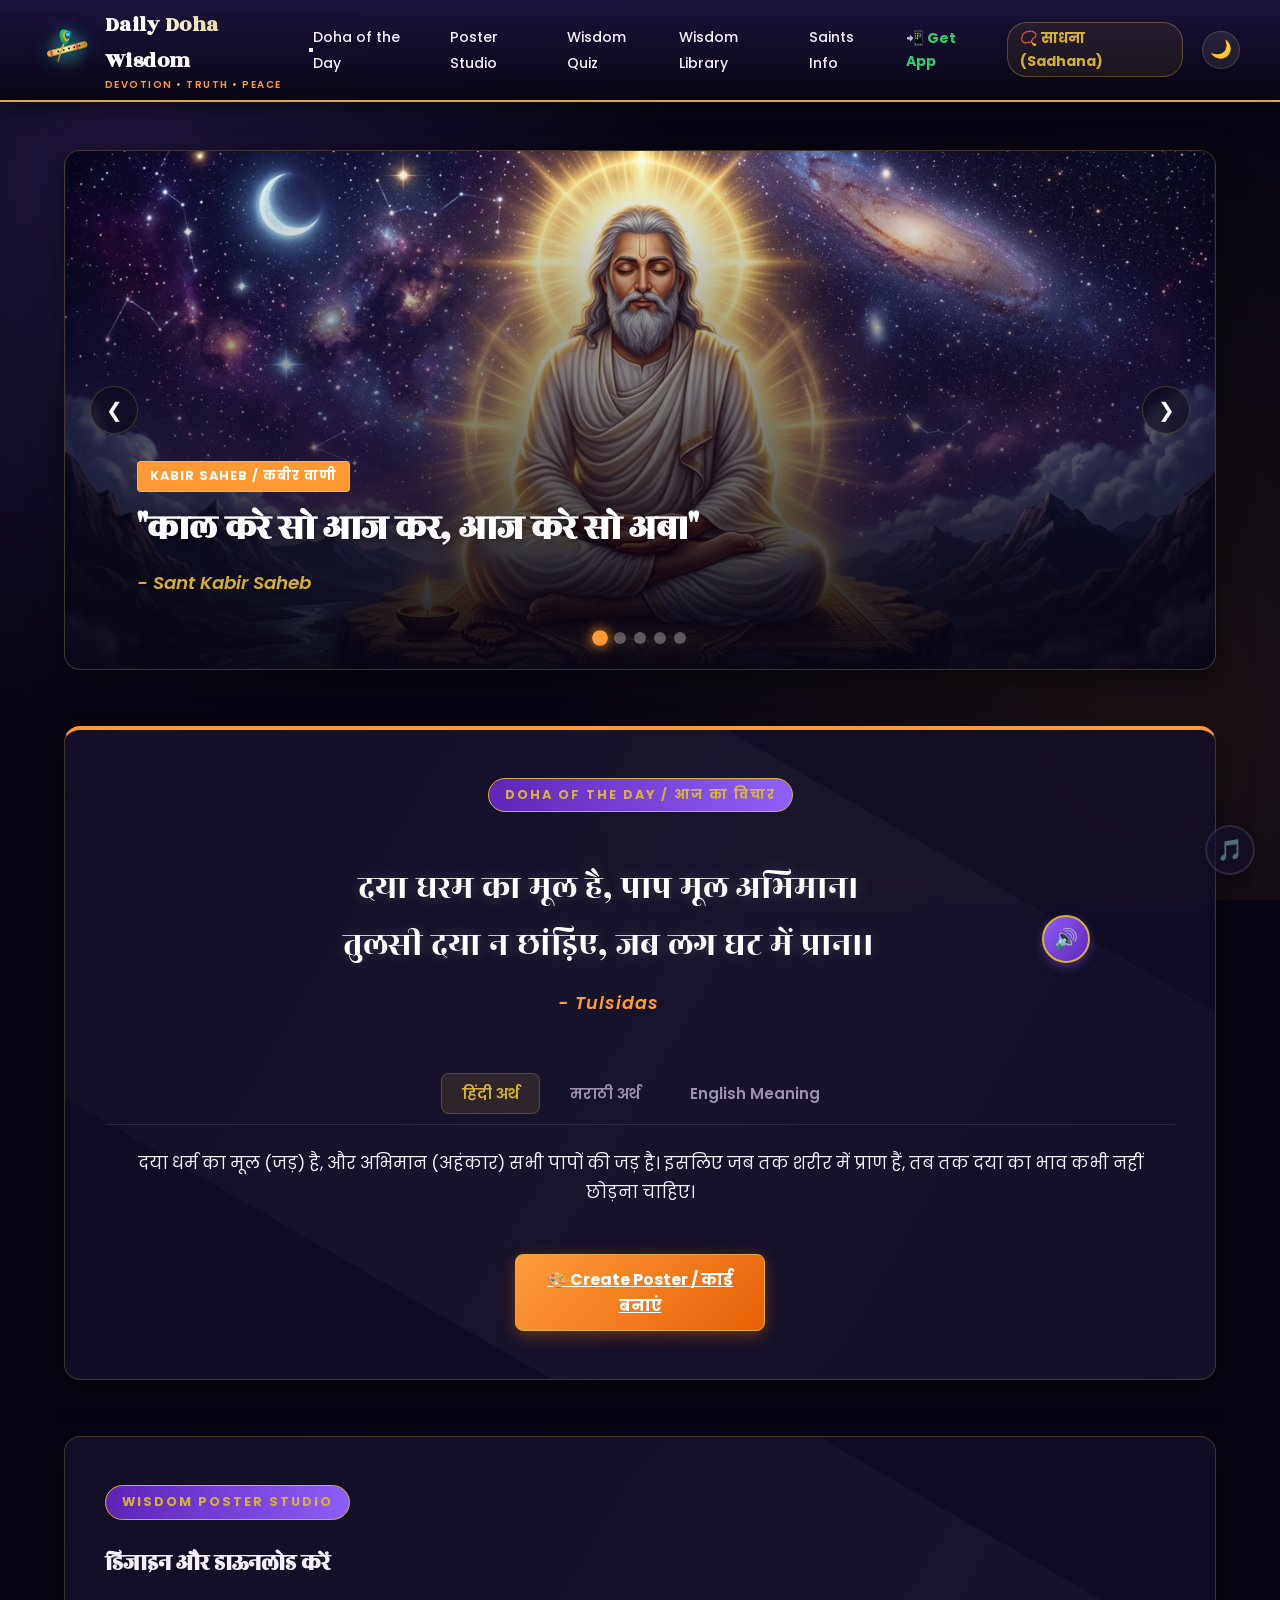
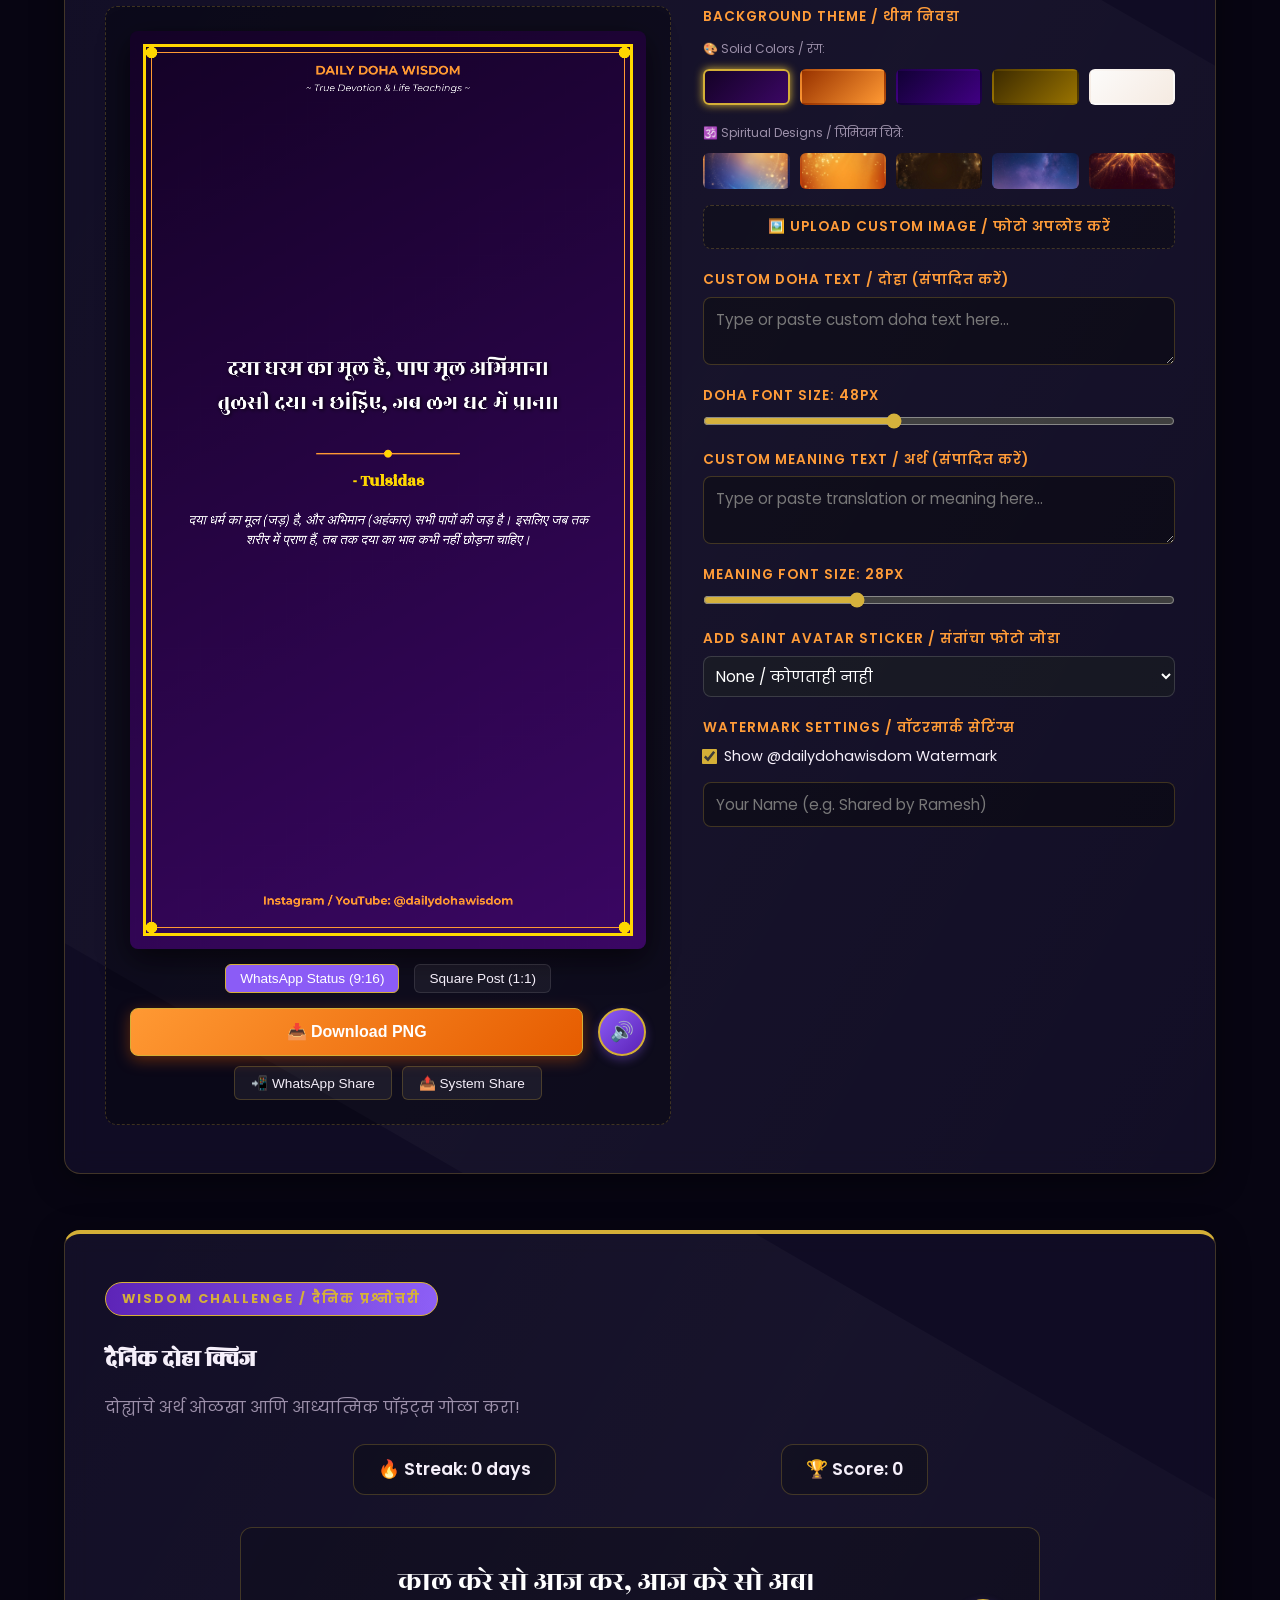
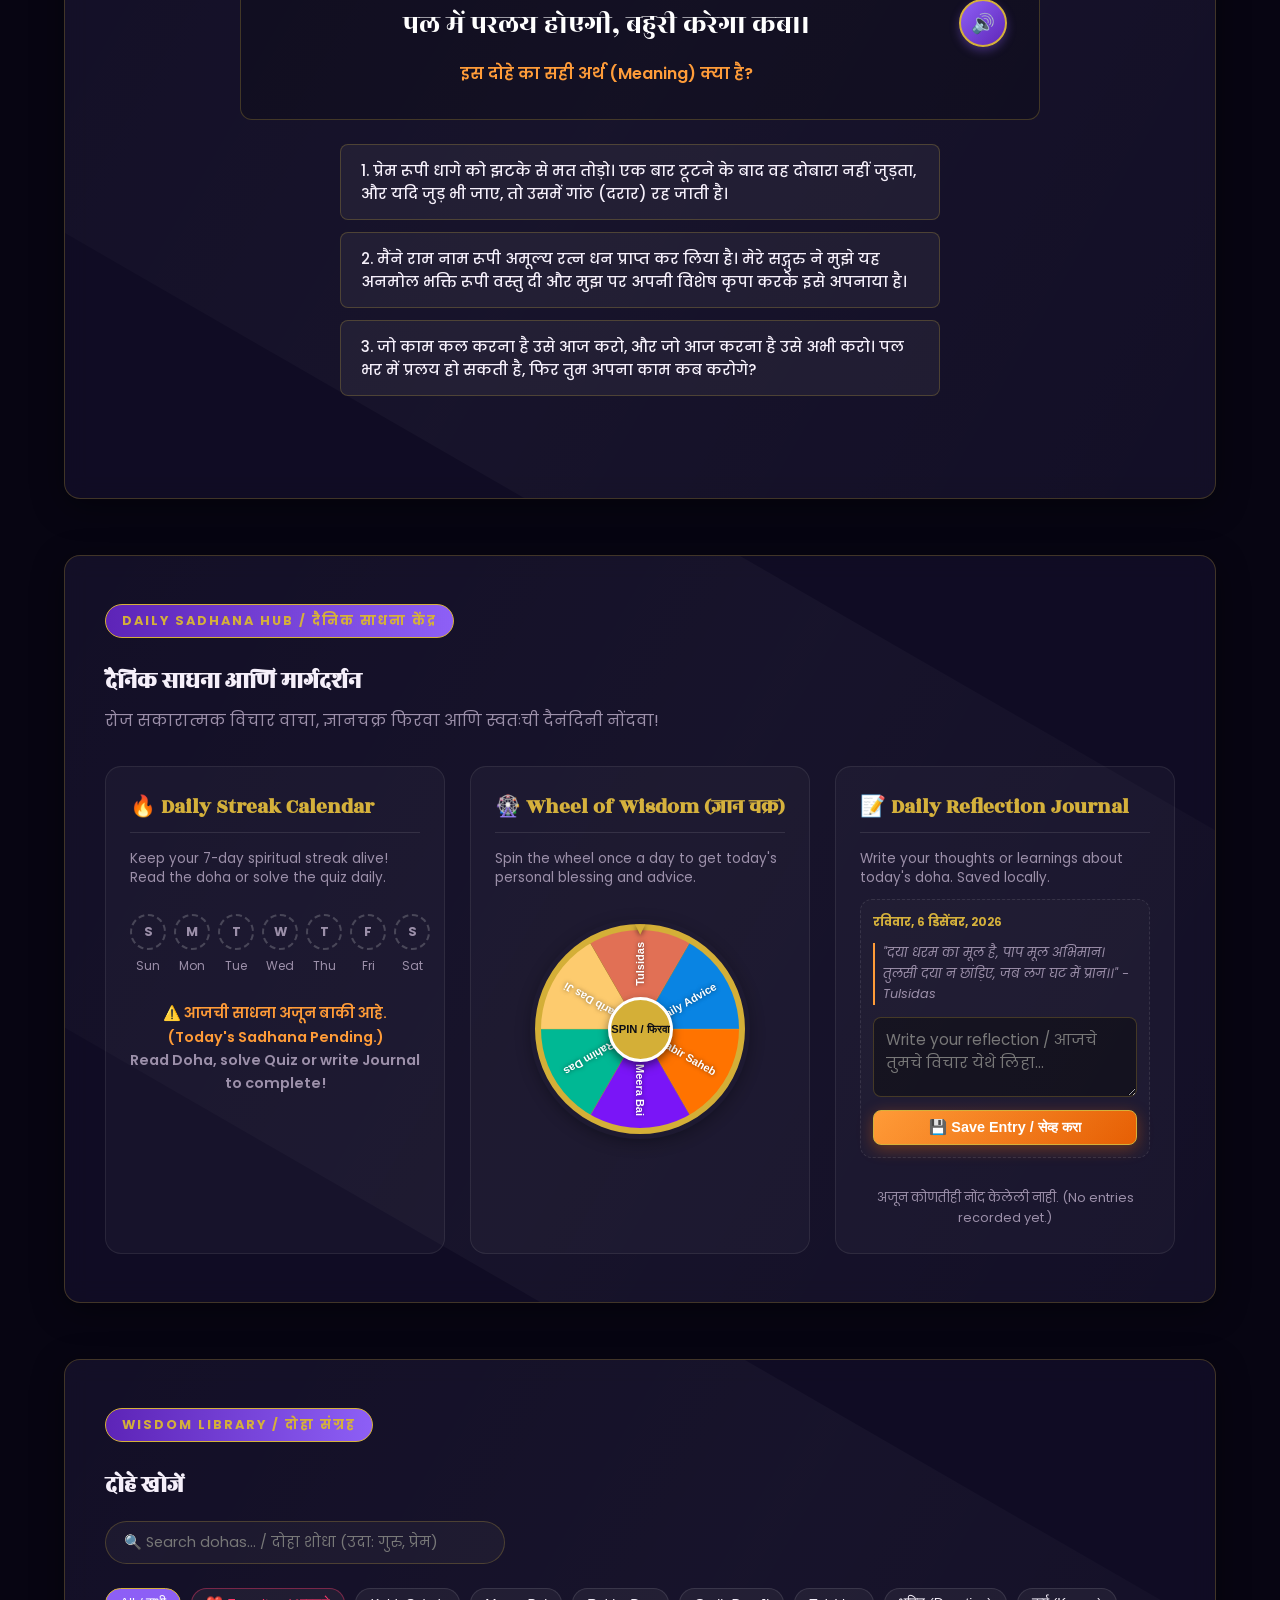
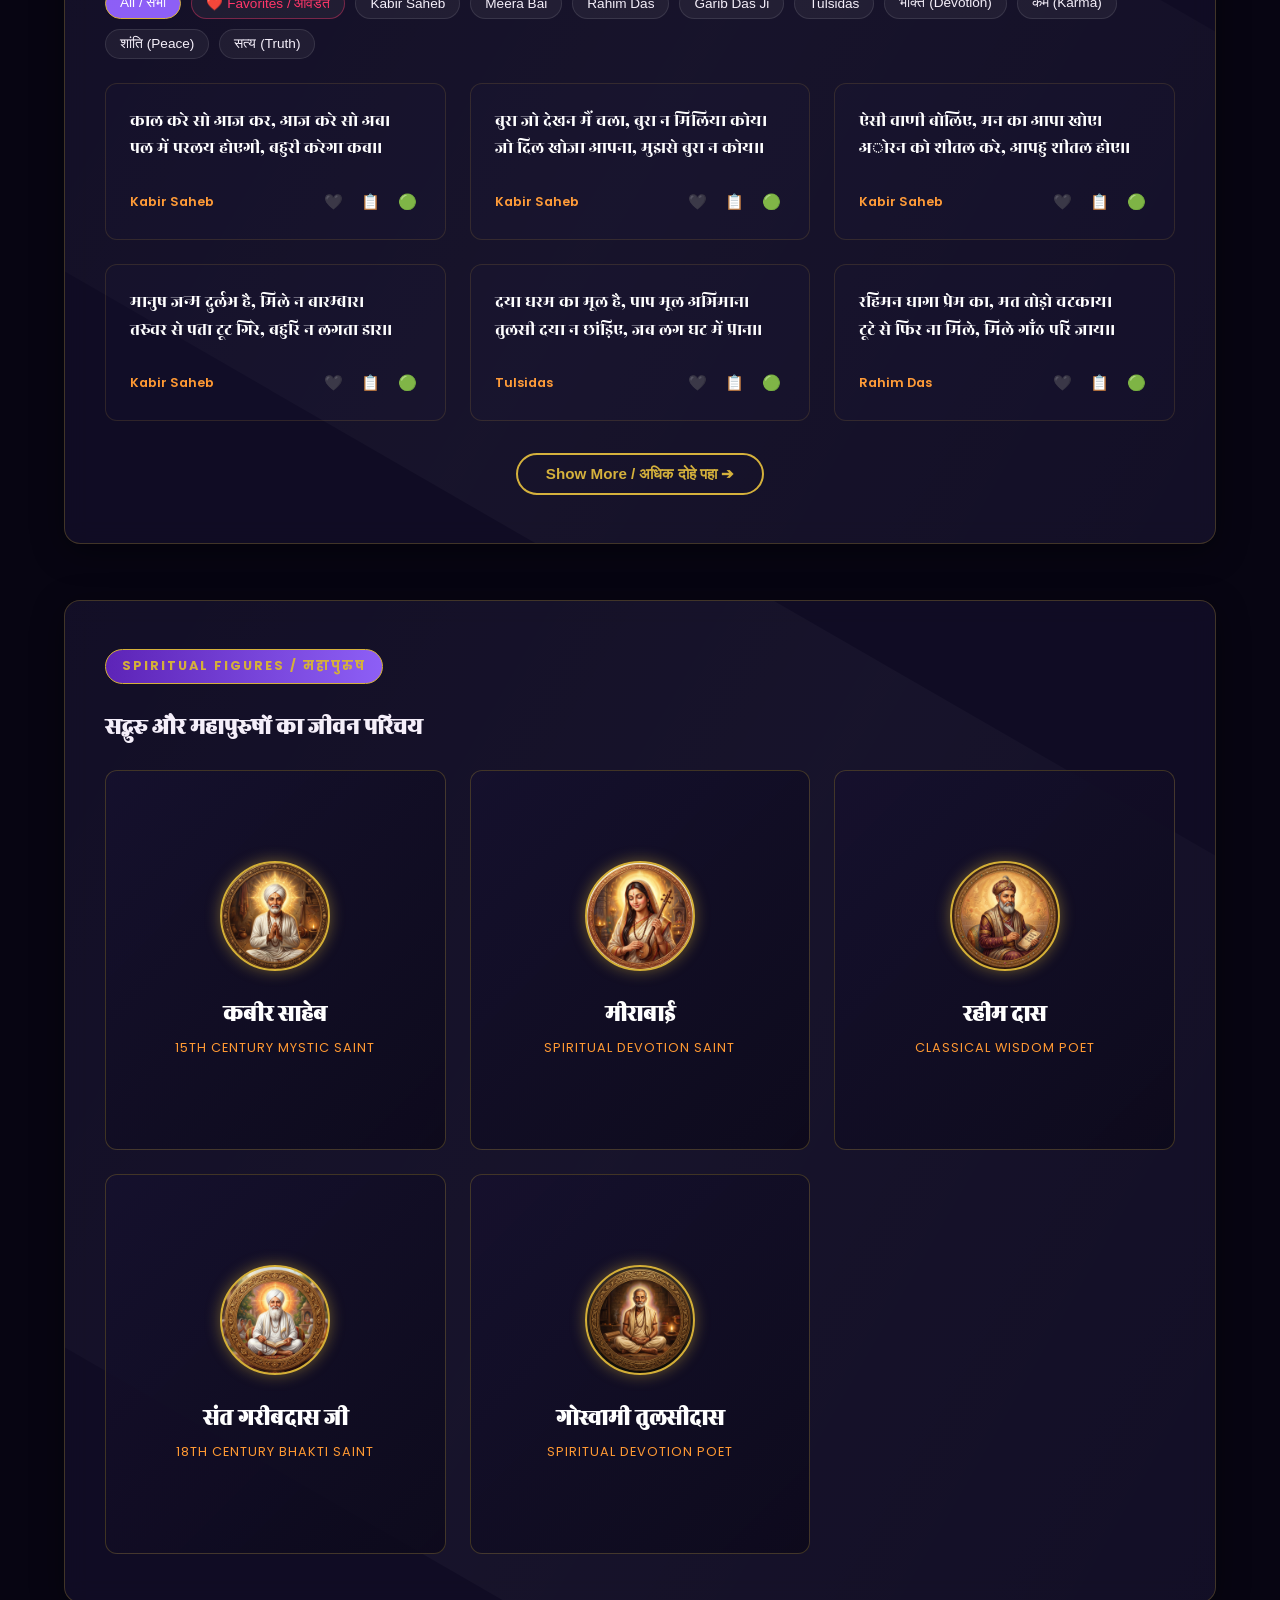
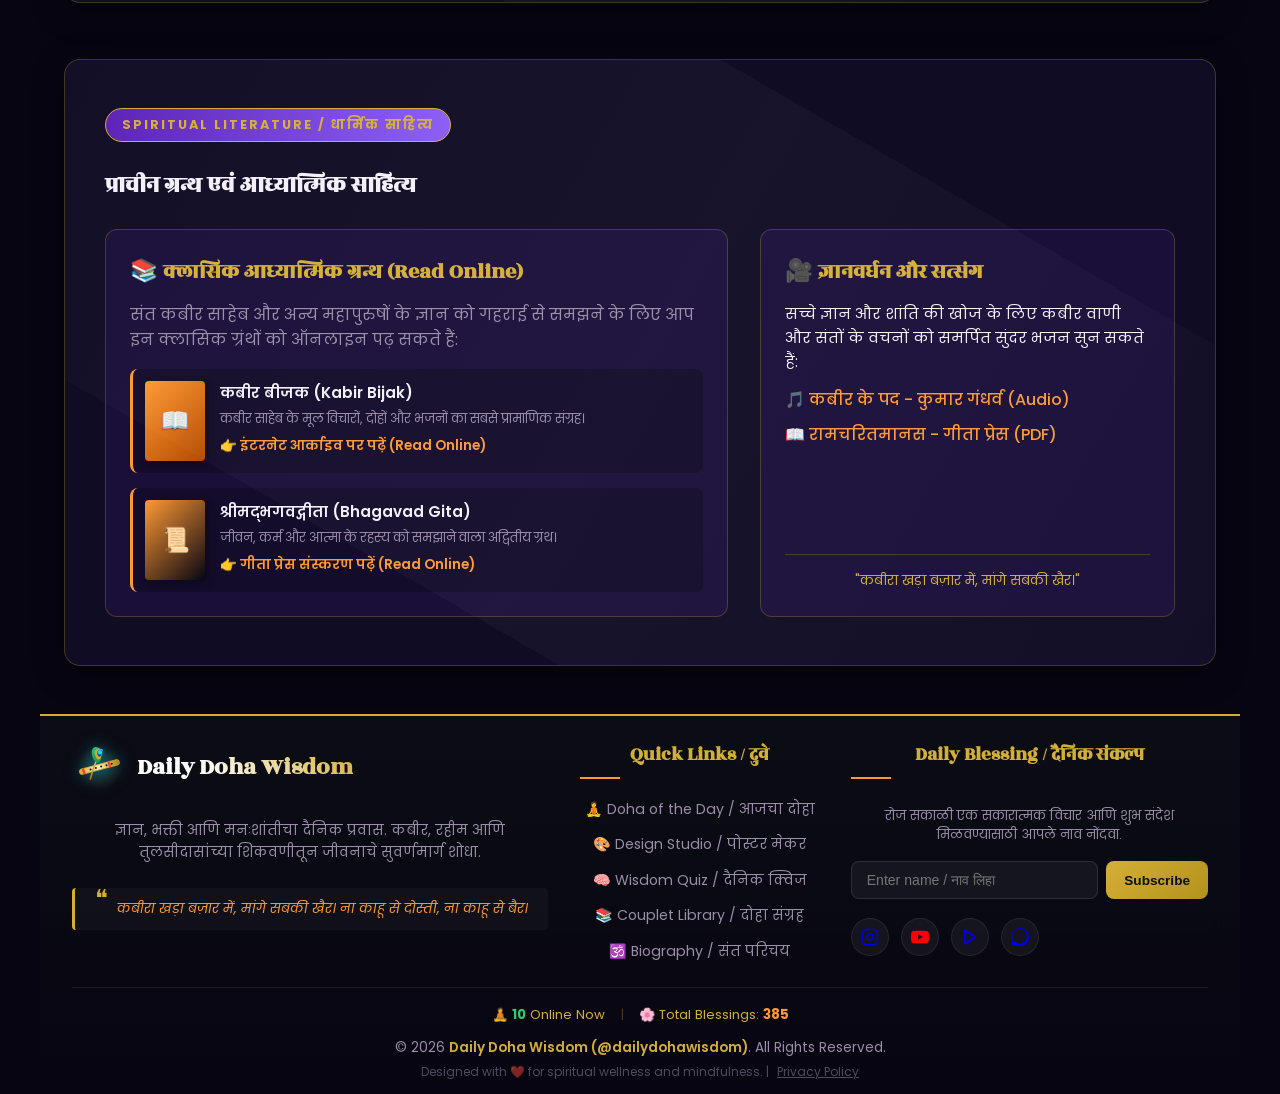
==== commit 33e2d756: "seo: add Google AdSense script integration" ====
--- a/index.html
+++ b/index.html
@@ -4,6 +4,10 @@
   <meta charset="UTF-8">
   <meta name="viewport" content="width=device-width, initial-scale=1.0">
   <title>Daily Doha Wisdom - Create & Share Spiritual Posters</title>
+  
+  <!-- Google AdSense -->
+  <script async src="https://pagead2.googlesyndication.com/pagead/js/adsbygoogle.js?client=ca-pub-9070993472101439"
+     crossorigin="anonymous"></script>
   
   <!-- SEO Meta Tags -->
   <meta name="google-site-verification" content="Vp_AkFOJ0k2g0eWPR95Yq_VDQG2nJeM6YpayG2h6rZU" />
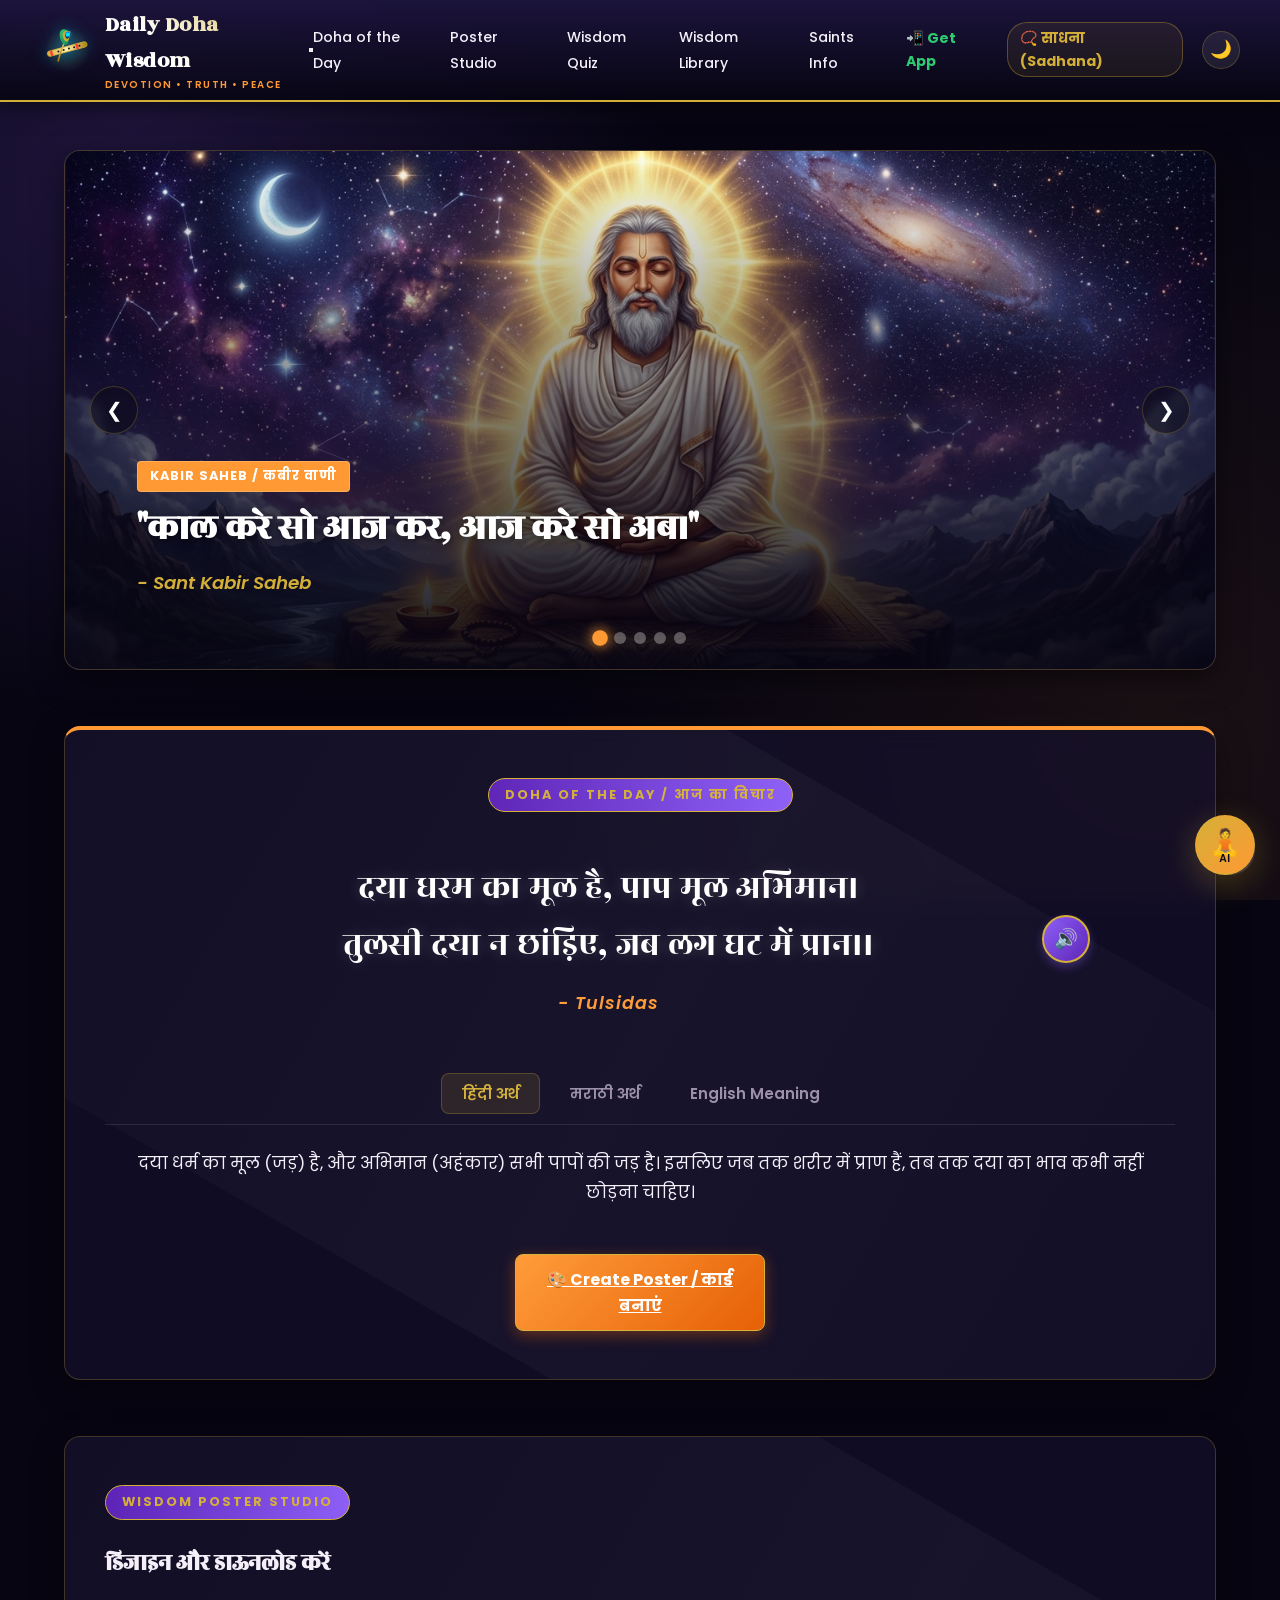
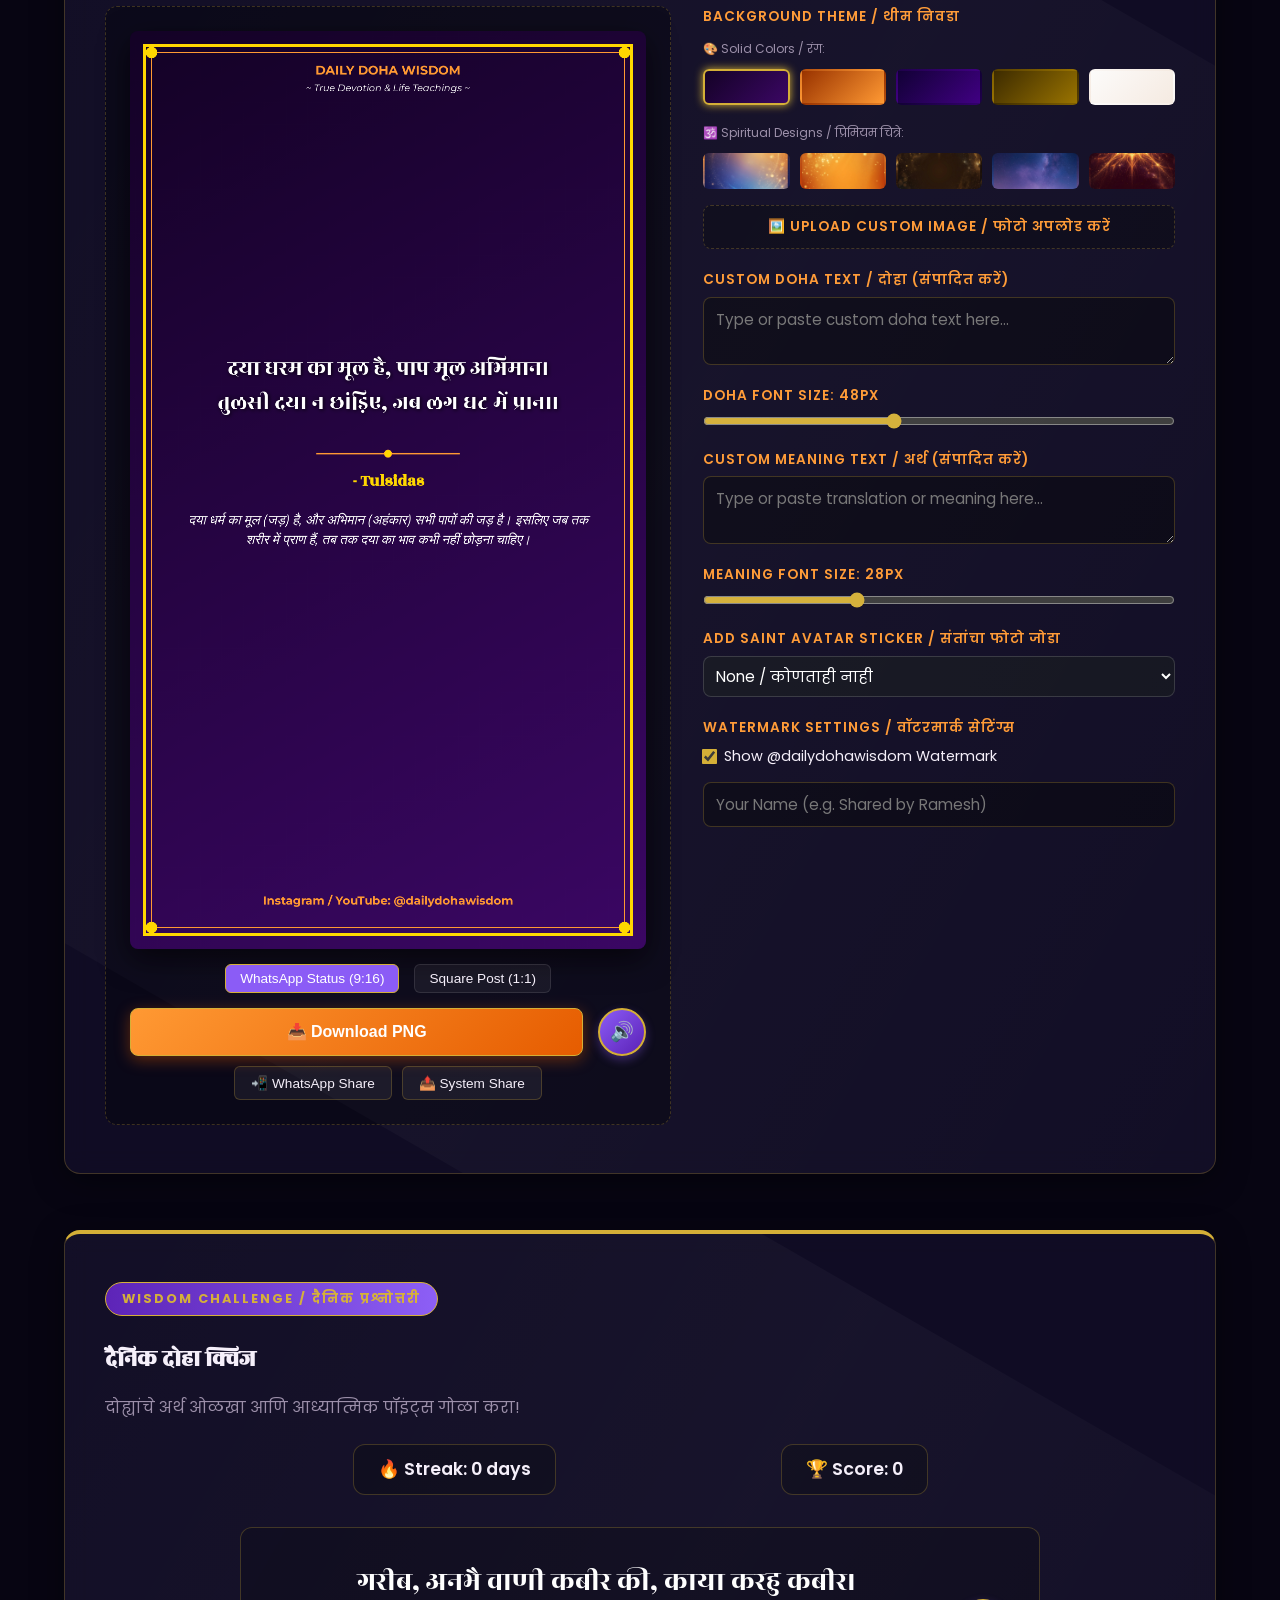
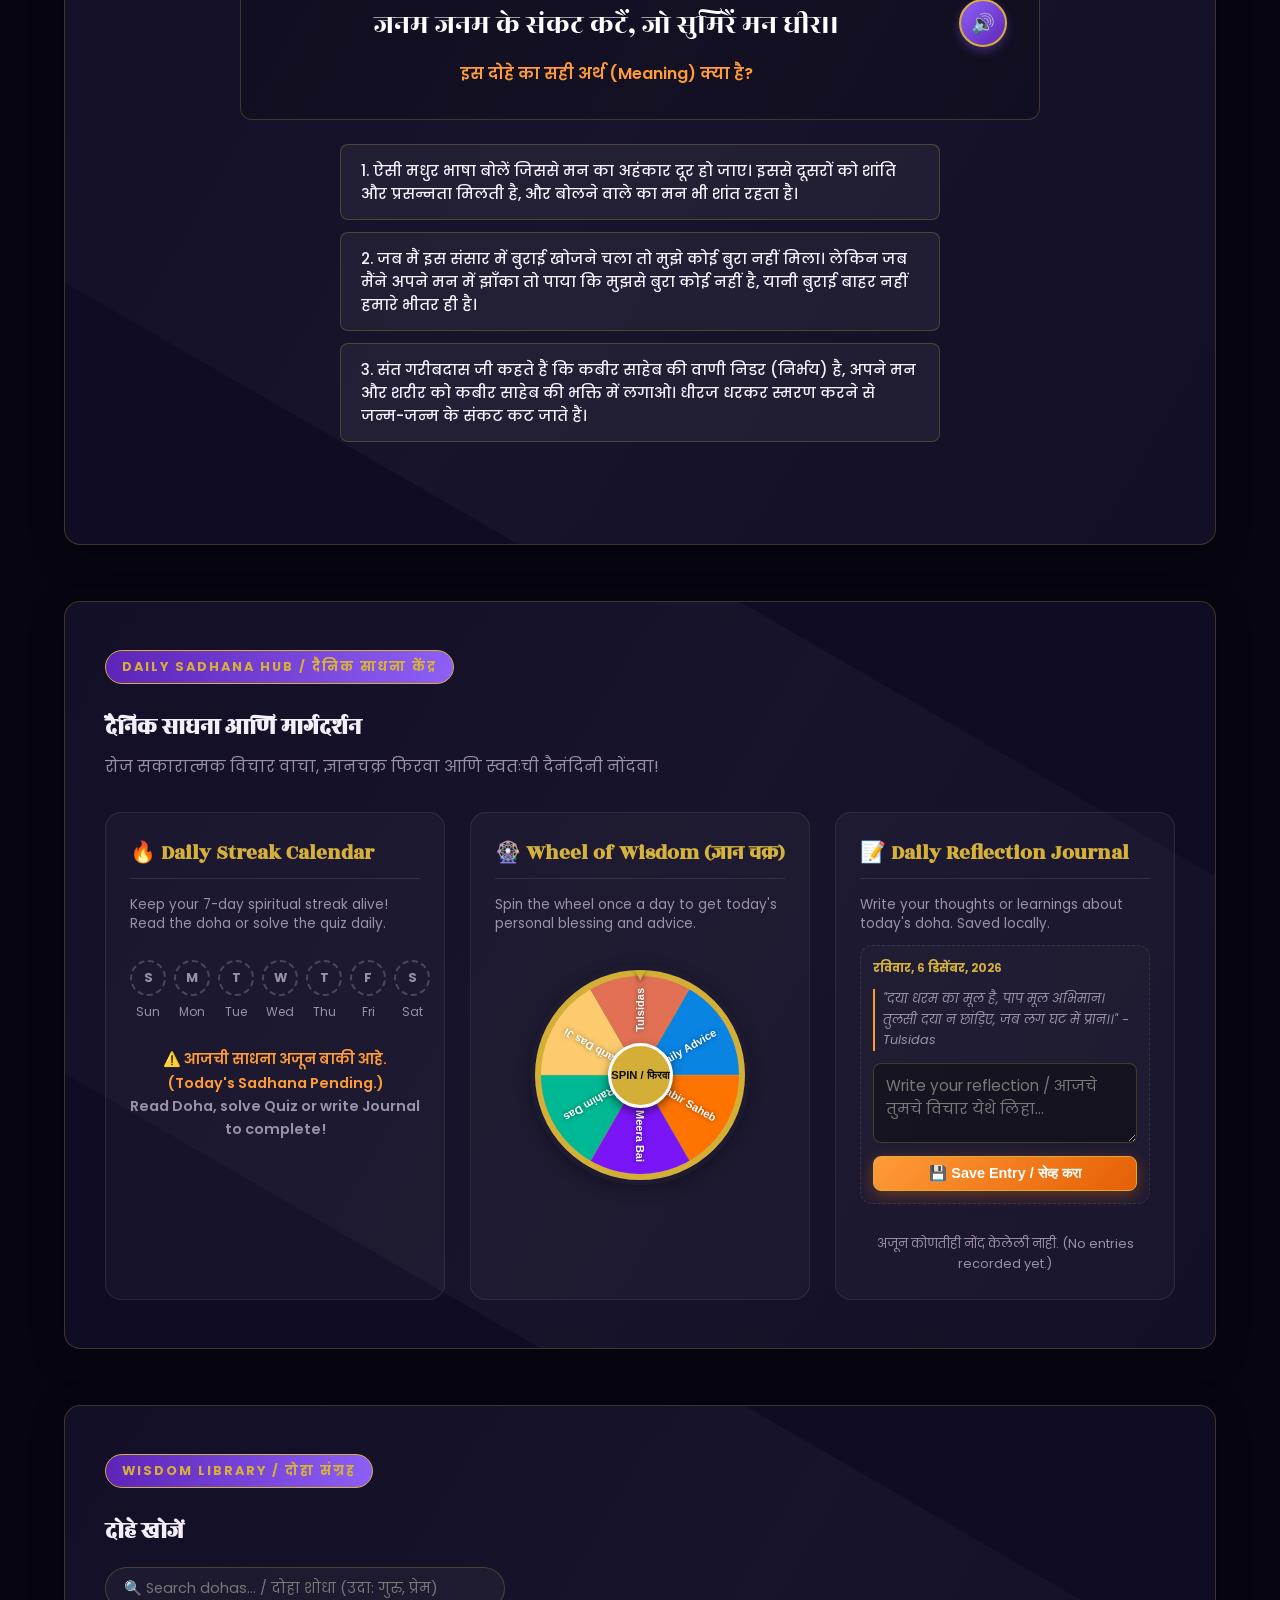
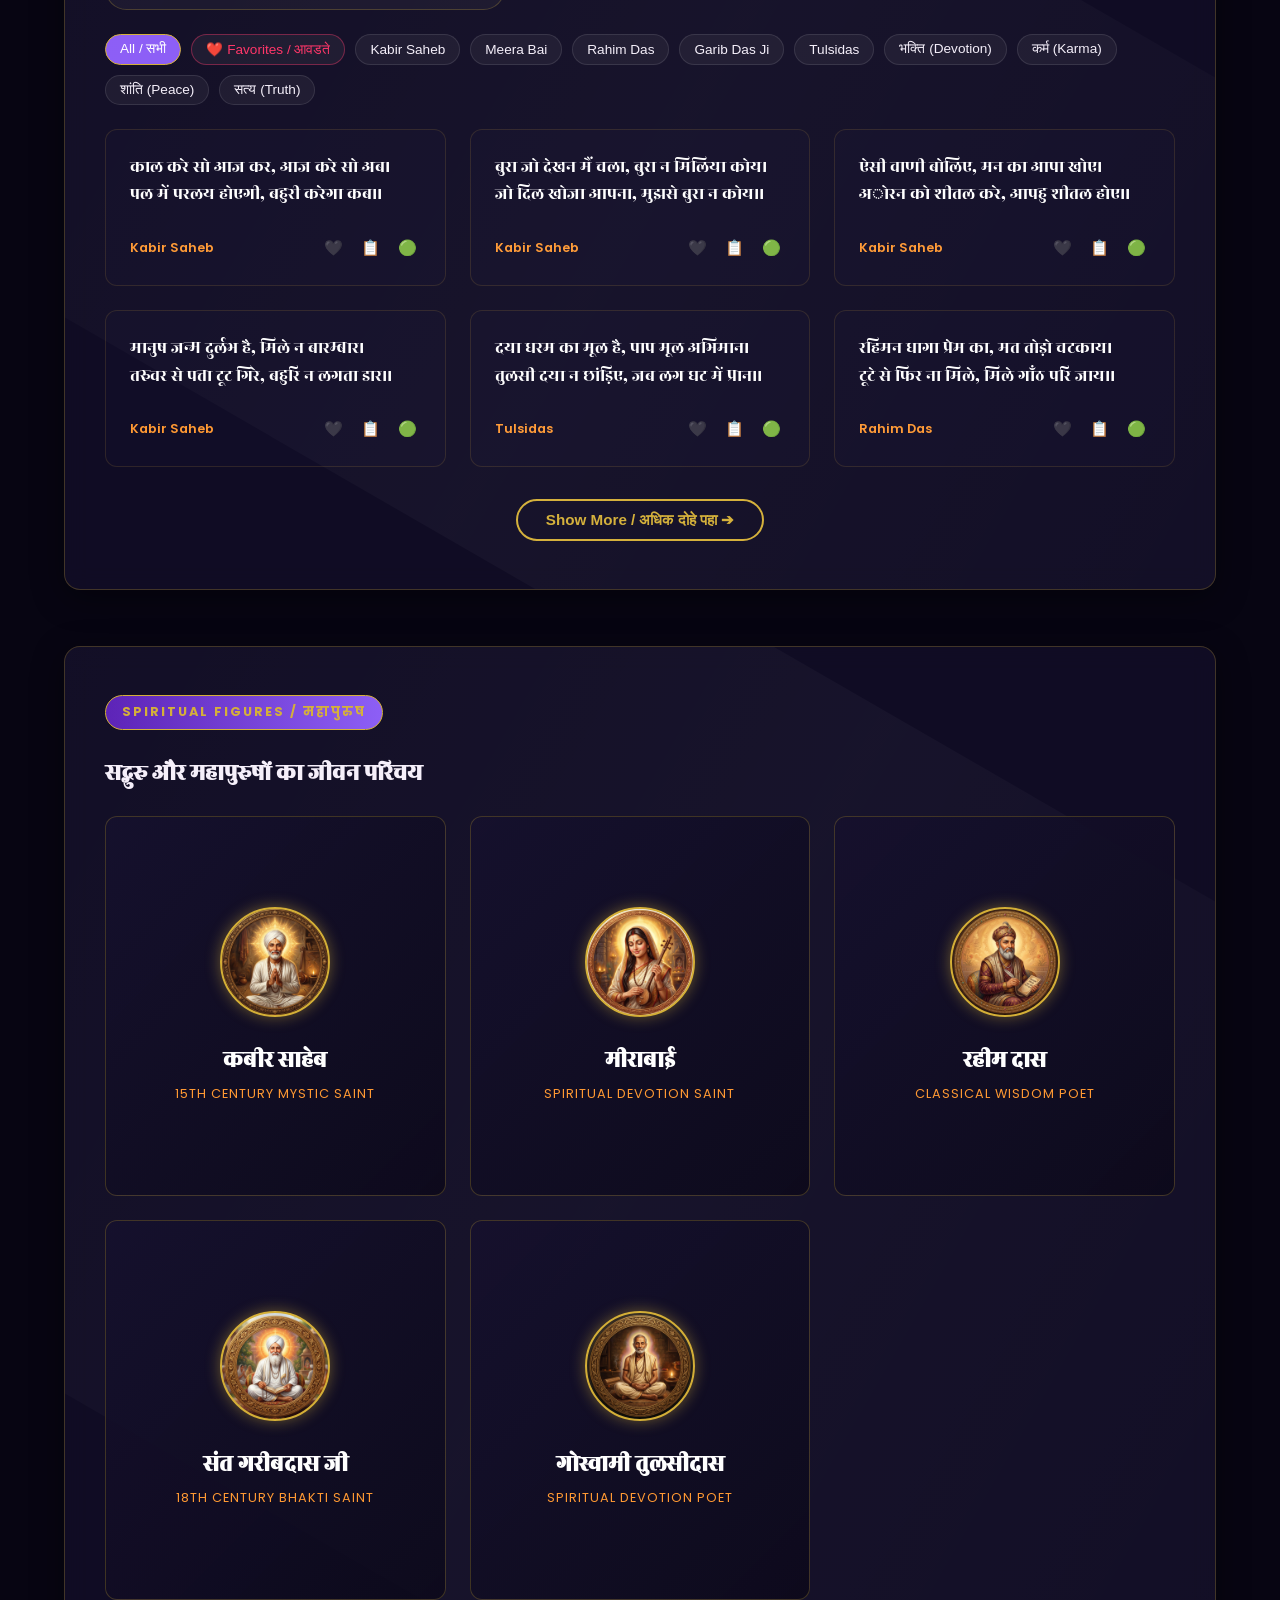
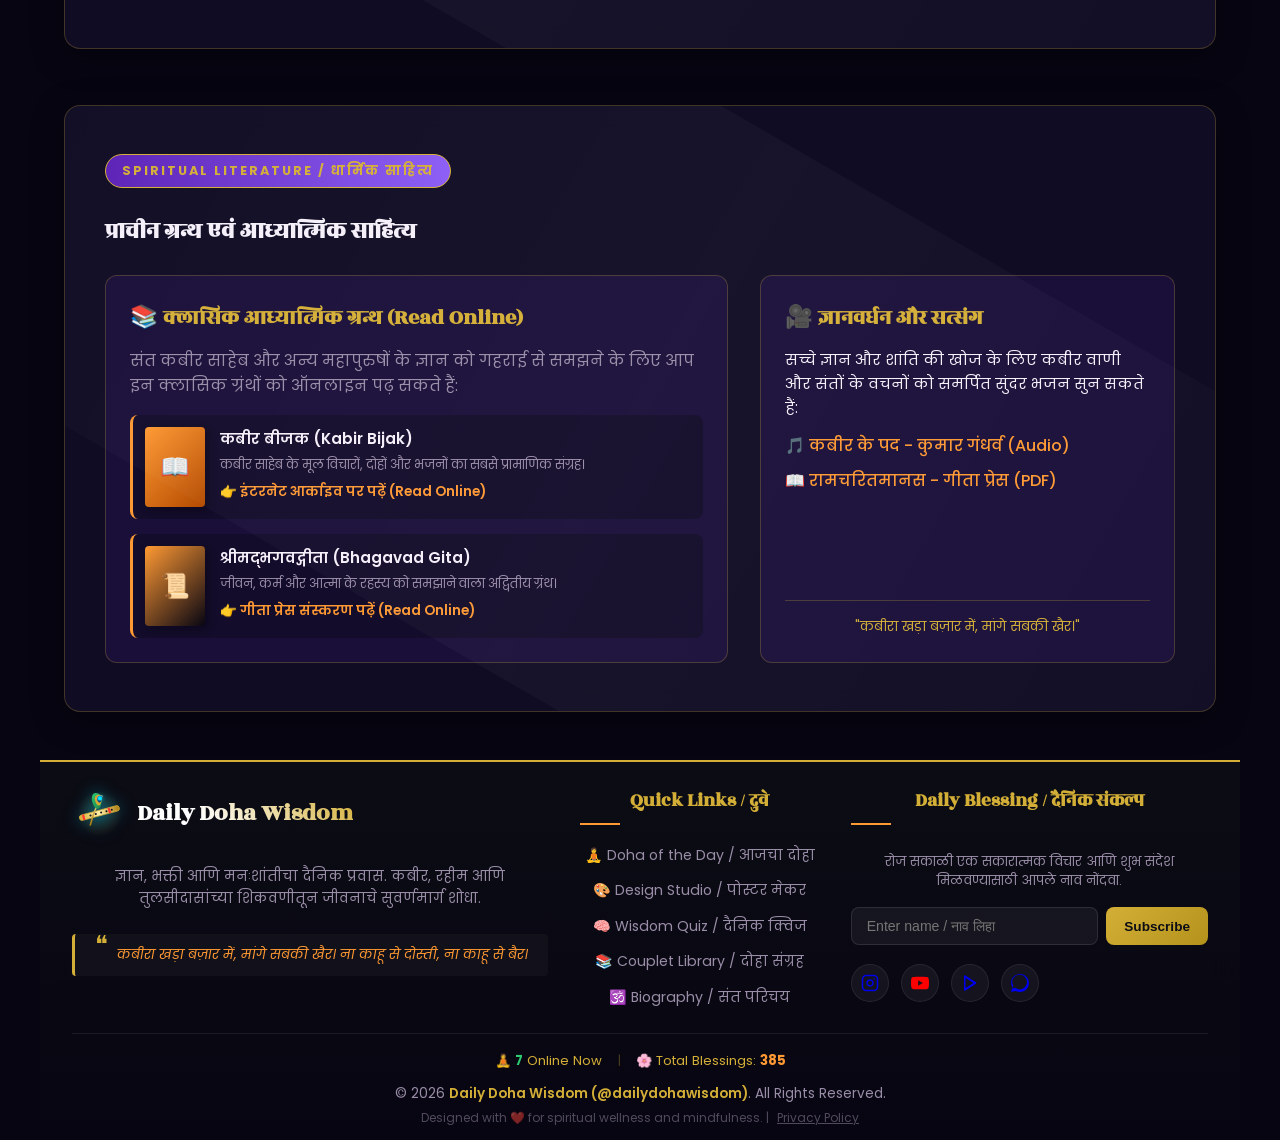
==== commit 409f2cd2: "feat: implement Doha Guru AI Chatbot and Daily Sadhana Challenge automated tasks" ====
--- a/index.html
+++ b/index.html
@@ -750,7 +750,14 @@
     <div class="modal-content glass-panel" style="max-width: 450px; width: 90%; position: relative; padding: 25px; border-radius: 16px; border: 1px solid var(--border-gold); background: rgba(13, 14, 21, 0.95);">
       <button id="closeSadhanaModal" class="modal-close-btn">&times;</button>
       <h3 style="margin-bottom: 0.5rem; text-align: center; color: var(--brand-gold); font-family: var(--font-header); font-size: 1.4rem;">📿 दैनिक ध्यान आणि जप साधना</h3>
-      <p style="font-size: 0.85rem; color: var(--text-muted); text-align: center; margin-bottom: 1.5rem;">Practice mindful breathing or count your daily mantra chanting.</p>
+      <p style="font-size: 0.85rem; color: var(--text-muted); text-align: center; margin-bottom: 1.2rem;">Practice daily spiritual breathing or chant mantras.</p>
+      
+      <!-- Daily Challenge Subsection -->
+      <div class="daily-challenge-box" style="background: rgba(255,153,51,0.04); border: 1px solid var(--border-gold); border-radius: 12px; padding: 15px; display: flex; flex-direction: column; align-items: center; gap: 8px; margin-bottom: 15px;">
+        <span style="font-size: 0.82rem; font-weight: 700; color: var(--brand-gold); text-transform: uppercase; letter-spacing: 0.5px;">🎯 Today's Sadhana / आजचे आव्हान</span>
+        <div id="dailyChallengeText" style="font-size: 0.95rem; font-weight: bold; text-align: center; color: #ffffff; margin: 4px 0;">Loading daily challenge...</div>
+        <button id="completeChallengeBtn" class="action-btn" style="padding: 6px 14px; font-size: 0.8rem; margin-top: 5px; background: linear-gradient(135deg, var(--brand-gold) 0%, #b3921b 100%); color: #0d0e15; border: none; font-weight: bold;">✓ Complete / पूर्ण केले</button>
+      </div>
       
       <!-- Breathing Guide Subsection -->
       <div class="breathing-guide-box" style="background: rgba(255,255,255,0.02); border: 1px dashed rgba(255,255,255,0.1); border-radius: 12px; padding: 15px; display: flex; flex-direction: column; align-items: center; gap: 8px; margin-bottom: 15px;">
@@ -800,6 +807,63 @@
     </div>
   </div>
 
+  <!-- Doha Guru AI Chatbot Floating Widget -->
+  <div id="chatWidgetContainer">
+    <!-- Floating Bubble Button -->
+    <button id="chatBubbleBtn" class="chat-bubble-btn" title="Ask Doha Guru / आध्यात्मिक मार्गदर्शक">
+      🧘<span>AI</span>
+    </button>
+
+    <!-- Chat Box Window -->
+    <div id="chatBoxWindow" class="chat-box-window glass-panel" style="display: none;">
+      <div class="chat-box-header">
+        <div class="chat-guru-profile">
+          <div class="chat-guru-avatar" style="background-image: url('assets/kabir_avatar.jpg');"></div>
+          <div>
+            <h4>Doha Guru / आध्यात्मिक मार्गदर्शक</h4>
+            <span class="chat-status-indicator">Online 🟢</span>
+          </div>
+        </div>
+        <div style="display: flex; gap: 8px; align-items: center;">
+          <button id="chatSettingsBtn" class="chat-header-action-btn" title="AI Settings / एआय सेटिंग्ज">⚙️</button>
+          <button id="closeChatBtn" class="chat-header-action-btn" style="font-size: 1.4rem;">&times;</button>
+        </div>
+      </div>
+
+      <!-- Settings Panel inside Chat window (initially hidden) -->
+      <div id="chatSettingsPanel" class="chat-settings-panel" style="display: none;">
+        <h5>⚙️ Configure AI Guru / एआय सेटिंग्स</h5>
+        <p style="font-size: 0.72rem; opacity: 0.8; margin-bottom: 8px;">Enter Google Gemini API Key to enable infinite live intelligent chats. Saved locally.</p>
+        <input type="password" id="geminiApiKeyInput" placeholder="Enter Gemini API Key..." style="width: 100%; padding: 8px; border: 1px solid var(--border-gold); background: #0d0e15; color: white; border-radius: 8px; font-size: 0.8rem; margin-bottom: 8px; outline: none;">
+        <button id="saveApiKeyBtn" class="action-btn text-btn" style="font-size: 0.72rem; padding: 4px 10px; width: 100%;">💾 Save / सेव्ह करा</button>
+      </div>
+
+      <!-- Messages Body -->
+      <div id="chatMessagesList" class="chat-messages-list">
+        <div class="chat-msg bot-msg">
+          <p>नमस्ते! मैं 'दोहा गुरु' हूँ। आप मुझसे अध्यात्म, भक्ति, कर्म या जीवन दर्शन के बारे में कोई भी प्रश्न पूछ सकते हैं।</p>
+        </div>
+        <div class="chat-msg bot-msg">
+          <p>आप नीचे दिए गए विषयों पर भी क्लिक कर सकते हैं:</p>
+        </div>
+      </div>
+
+      <!-- Quick Suggestion Chips -->
+      <div class="chat-quick-chips">
+        <button class="chat-chip" data-query="चिंता दूर करने का दोहा">😟 चिंता / Stress</button>
+        <button class="chat-chip" data-query="क्रोध शांत करने का दोहा">😡 क्रोध / Anger</button>
+        <button class="chat-chip" data-query="कर्म सिद्धांत क्या है">📿 कर्म / Karma</button>
+        <button class="chat-chip" data-query="सच्चा गुरु कौन है">🧘 गुरु / True Guru</button>
+      </div>
+
+      <!-- Input Actions -->
+      <div class="chat-input-row">
+        <textarea id="chatInputText" placeholder="Ask Guru... / प्रश्न विचारा..." rows="1"></textarea>
+        <button id="sendChatMsgBtn" class="chat-send-btn">➔</button>
+      </div>
+    </div>
+  </div>
+
   <!-- Scripts -->
   <script src="dohas.js?v=1.3"></script>
   <script src="app.js?v=1.3"></script>
--- a/style.css
+++ b/style.css
@@ -1975,6 +1975,292 @@
   background: rgba(0, 0, 0, 0.03) !important;
   color: #2d243a !important;
   border-color: rgba(212, 175, 55, 0.4) !important;
+}
+
+/* Doha Guru AI Chatbot Floating Widget */
+#chatWidgetContainer {
+  position: fixed;
+  bottom: 25px;
+  right: 25px;
+  z-index: 1000;
+  font-family: var(--font-sans);
+}
+
+.chat-bubble-btn {
+  width: 60px;
+  height: 60px;
+  border-radius: 50%;
+  background: linear-gradient(135deg, var(--brand-gold) 0%, var(--brand-saffron) 100%);
+  border: 2px solid var(--border-gold);
+  color: #0d0e15;
+  font-size: 1.6rem;
+  cursor: pointer;
+  box-shadow: 0 8px 32px rgba(212, 175, 55, 0.3);
+  display: flex;
+  flex-direction: column;
+  align-items: center;
+  justify-content: center;
+  transition: all 0.3s cubic-bezier(0.175, 0.885, 0.32, 1.275);
+  outline: none;
+}
+
+.chat-bubble-btn span {
+  font-size: 0.65rem;
+  font-weight: 900;
+  margin-top: -4px;
+  letter-spacing: 0.5px;
+}
+
+.chat-bubble-btn:hover {
+  transform: scale(1.1) rotate(5deg);
+  box-shadow: 0 12px 40px rgba(212, 175, 55, 0.5);
+}
+
+.chat-box-window {
+  position: absolute;
+  bottom: 75px;
+  right: 0;
+  width: 360px;
+  height: 500px;
+  background: rgba(13, 14, 21, 0.98) !important;
+  border: 1px solid var(--border-gold) !important;
+  border-radius: 16px;
+  box-shadow: 0 12px 40px rgba(0, 0, 0, 0.6);
+  display: flex;
+  flex-direction: column;
+  overflow: hidden;
+  animation: chatSlideIn 0.3s cubic-bezier(0.165, 0.84, 0.44, 1) forwards;
+}
+
+@keyframes chatSlideIn {
+  from {
+    opacity: 0;
+    transform: translateY(20px) scale(0.95);
+  }
+  to {
+    opacity: 1;
+    transform: translateY(0) scale(1);
+  }
+}
+
+.chat-box-header {
+  padding: 12px 16px;
+  background: linear-gradient(135deg, rgba(29, 21, 61, 0.95) 0%, rgba(13, 14, 21, 0.95) 100%);
+  border-bottom: 1px solid rgba(212, 175, 55, 0.3);
+  display: flex;
+  justify-content: space-between;
+  align-items: center;
+}
+
+.chat-guru-profile {
+  display: flex;
+  align-items: center;
+  gap: 10px;
+}
+
+.chat-guru-avatar {
+  width: 36px;
+  height: 36px;
+  border-radius: 50%;
+  border: 1px solid var(--border-gold);
+  background-size: cover;
+  background-position: center;
+}
+
+.chat-guru-profile h4 {
+  font-size: 0.88rem;
+  font-family: var(--font-header);
+  color: var(--brand-gold);
+  margin: 0;
+}
+
+.chat-status-indicator {
+  font-size: 0.7rem;
+  opacity: 0.85;
+}
+
+.chat-header-action-btn {
+  background: transparent;
+  border: none;
+  color: #ffffff;
+  cursor: pointer;
+  opacity: 0.75;
+  transition: opacity 0.2s;
+  font-size: 1.1rem;
+  padding: 2px 6px;
+}
+
+.chat-header-action-btn:hover {
+  opacity: 1;
+}
+
+.chat-settings-panel {
+  padding: 12px;
+  background: rgba(29, 21, 61, 0.98);
+  border-bottom: 1px solid rgba(212, 175, 55, 0.25);
+  animation: settingsSlideDown 0.2s ease-out;
+}
+
+@keyframes settingsSlideDown {
+  from { transform: translateY(-10px); opacity: 0; }
+  to { transform: translateY(0); opacity: 1; }
+}
+
+.chat-settings-panel h5 {
+  font-size: 0.85rem;
+  color: var(--brand-gold);
+  margin: 0 0 6px 0;
+}
+
+.chat-messages-list {
+  flex: 1;
+  padding: 15px;
+  overflow-y: auto;
+  display: flex;
+  flex-direction: column;
+  gap: 12px;
+}
+
+.chat-msg {
+  max-width: 80%;
+  padding: 10px 14px;
+  border-radius: 12px;
+  font-size: 0.85rem;
+  line-height: 1.5;
+  word-wrap: break-word;
+}
+
+.chat-msg p {
+  margin: 0;
+}
+
+.bot-msg {
+  align-self: flex-start;
+  background: rgba(255, 255, 255, 0.04);
+  border-left: 3px solid var(--brand-gold);
+  color: var(--text-cream);
+}
+
+.user-msg {
+  align-self: flex-end;
+  background: var(--brand-primary);
+  color: #ffffff;
+  border-bottom-right-radius: 2px;
+}
+
+.chat-quick-chips {
+  display: flex;
+  gap: 8px;
+  padding: 8px 15px;
+  overflow-x: auto;
+  border-top: 1px solid rgba(255, 255, 255, 0.05);
+  background: rgba(0,0,0,0.1);
+  white-space: nowrap;
+}
+
+.chat-quick-chips::-webkit-scrollbar {
+  height: 3px;
+}
+
+.chat-chip {
+  background: rgba(212, 175, 55, 0.05);
+  border: 1px solid rgba(212, 175, 55, 0.3);
+  color: var(--brand-gold);
+  padding: 5px 10px;
+  border-radius: 20px;
+  font-size: 0.72rem;
+  cursor: pointer;
+  transition: all 0.2s ease;
+  outline: none;
+}
+
+.chat-chip:hover {
+  background: var(--brand-gold);
+  color: #0d0e15;
+  border-color: var(--brand-gold);
+}
+
+.chat-input-row {
+  display: flex;
+  padding: 10px 15px;
+  background: rgba(13, 14, 21, 0.95);
+  border-top: 1px solid rgba(212, 175, 55, 0.3);
+  align-items: center;
+  gap: 10px;
+}
+
+.chat-input-row textarea {
+  flex: 1;
+  background: rgba(255,255,255,0.03);
+  border: 1px solid rgba(255,255,255,0.1);
+  border-radius: 8px;
+  color: #ffffff;
+  padding: 8px 12px;
+  font-size: 0.85rem;
+  resize: none;
+  outline: none;
+  max-height: 80px;
+}
+
+.chat-send-btn {
+  background: var(--brand-gold);
+  border: none;
+  width: 36px;
+  height: 36px;
+  border-radius: 50%;
+  color: #0d0e15;
+  font-size: 1.1rem;
+  cursor: pointer;
+  display: flex;
+  align-items: center;
+  justify-content: center;
+  transition: transform 0.2s;
+  outline: none;
+}
+
+.chat-send-btn:hover {
+  transform: scale(1.1);
+}
+
+/* Light mode overrides for chat widget */
+body.light-mode .chat-box-window {
+  background: rgba(253, 251, 250, 0.99) !important;
+  border-color: rgba(212, 175, 55, 0.5) !important;
+  box-shadow: 0 12px 40px rgba(0, 0, 0, 0.15);
+}
+
+body.light-mode .bot-msg {
+  background: rgba(0, 0, 0, 0.03);
+  color: #2d243a;
+}
+
+body.light-mode .chat-input-row {
+  background: #fdfbfa;
+  border-top-color: rgba(212, 175, 55, 0.2);
+}
+
+body.light-mode .chat-input-row textarea {
+  background: rgba(0,0,0,0.02);
+  color: #2d243a;
+  border-color: rgba(0,0,0,0.08);
+}
+
+body.light-mode .chat-quick-chips {
+  background: rgba(0,0,0,0.02);
+}
+
+/* Mobile Screen Full Screen Chat Box */
+@media (max-width: 480px) {
+  .chat-box-window {
+    position: fixed;
+    bottom: 0;
+    right: 0;
+    width: 100vw;
+    height: 100vh;
+    border-radius: 0;
+    border: none !important;
+    z-index: 10000;
+  }
 }
 
 /* ======= Comprehensive Mobile Responsiveness Upgrades (Phones & Tablets) ======= */
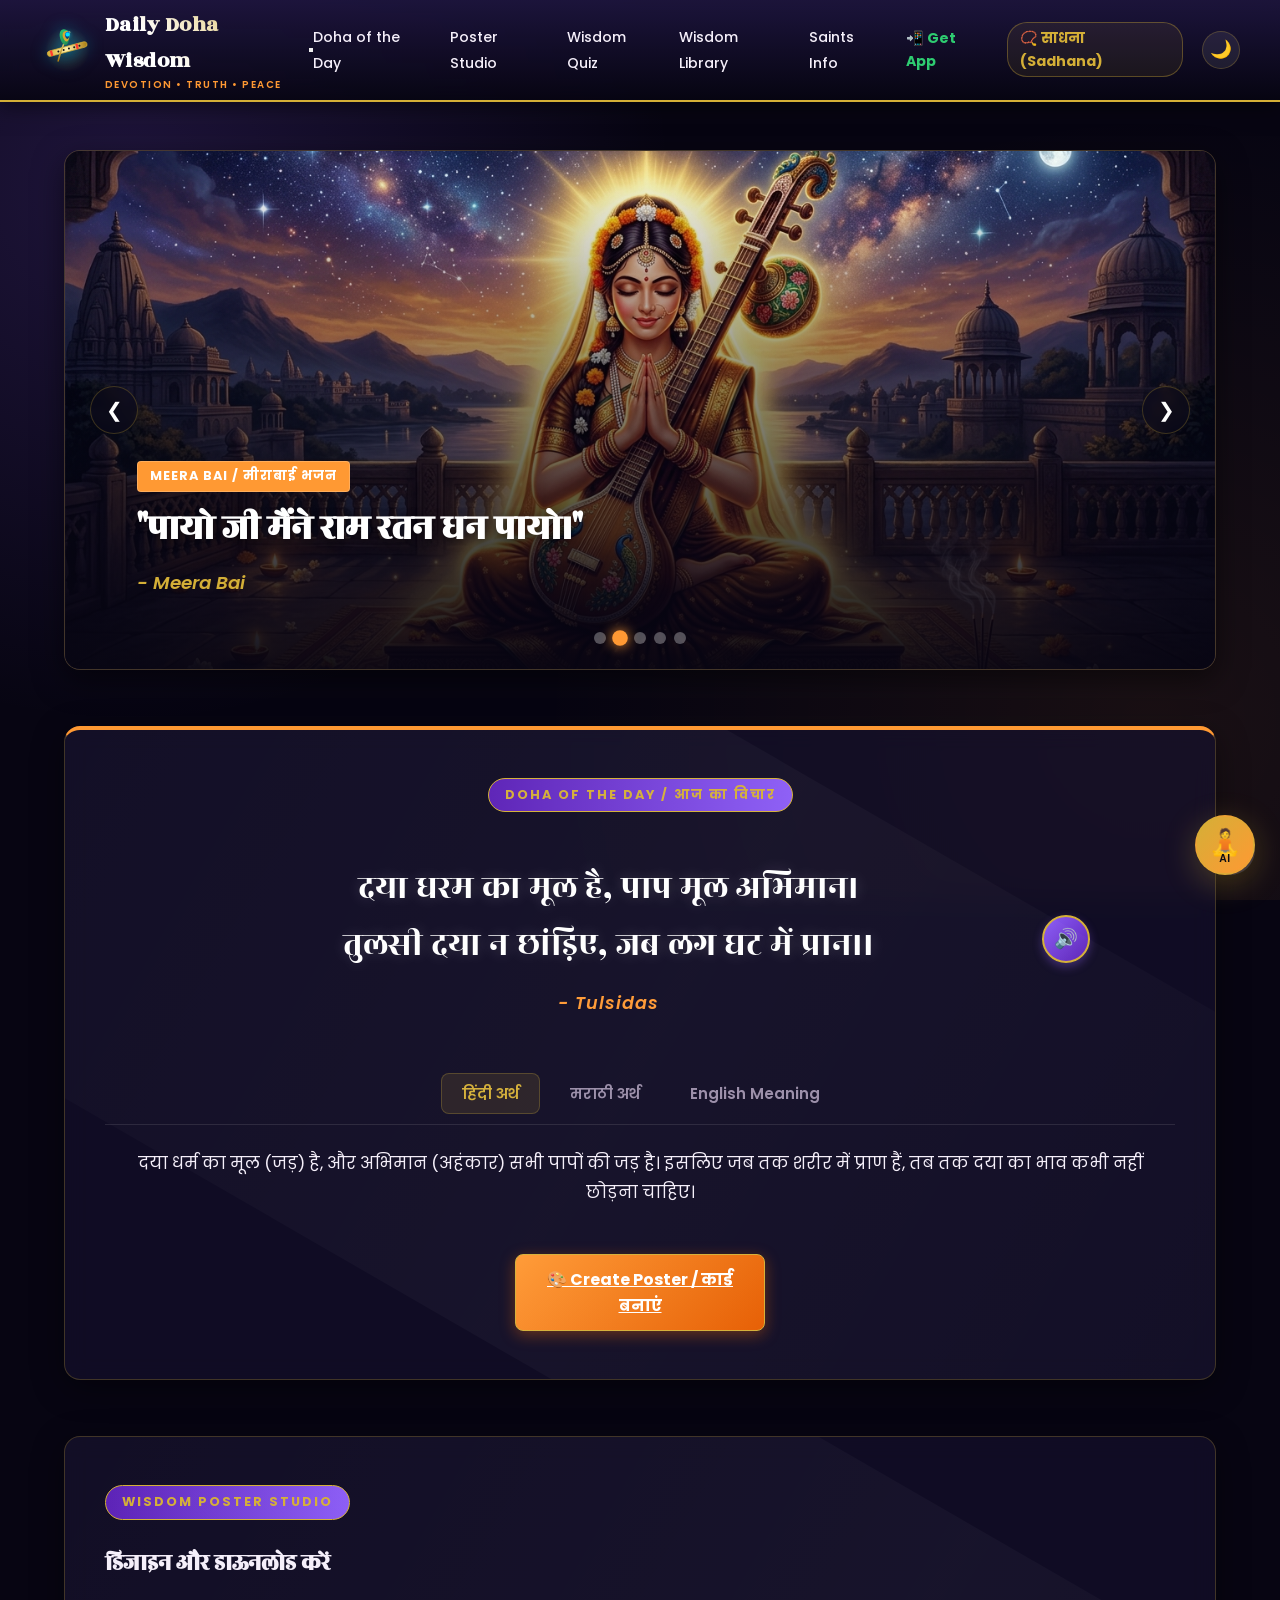
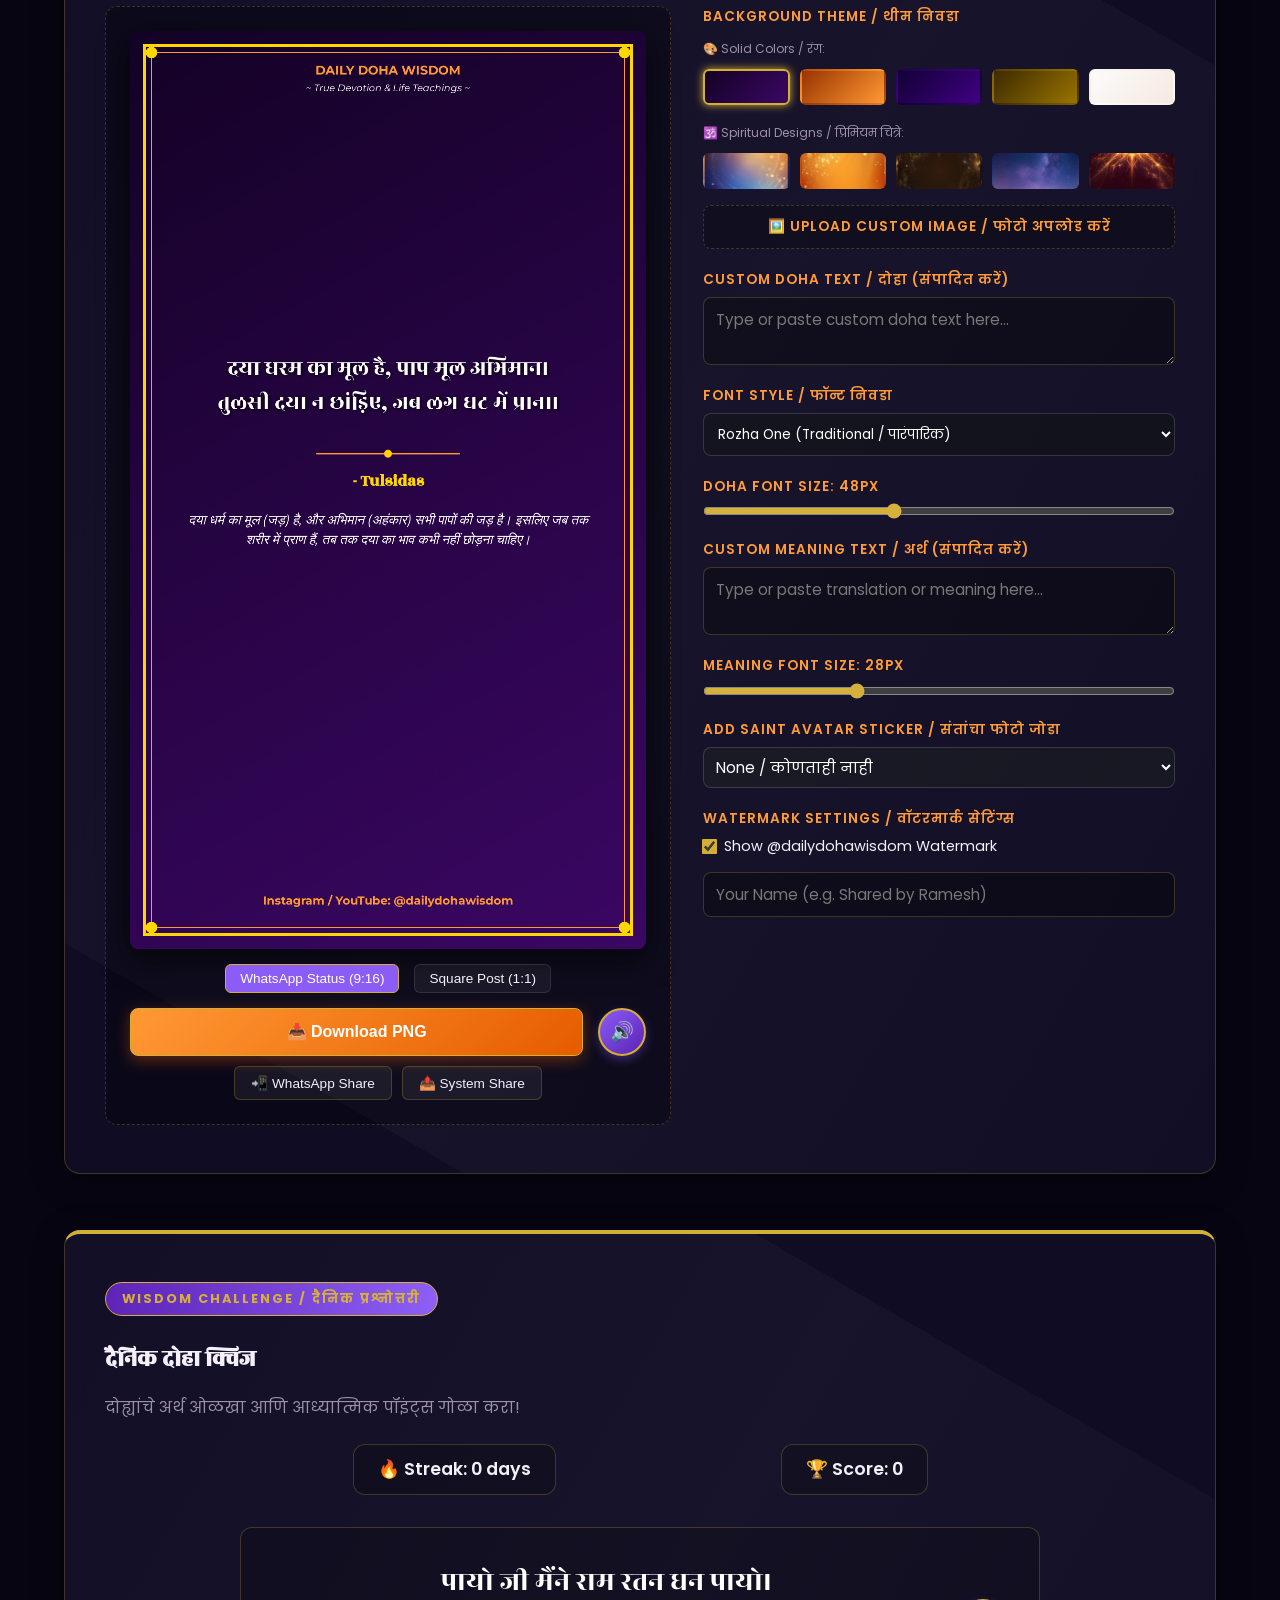
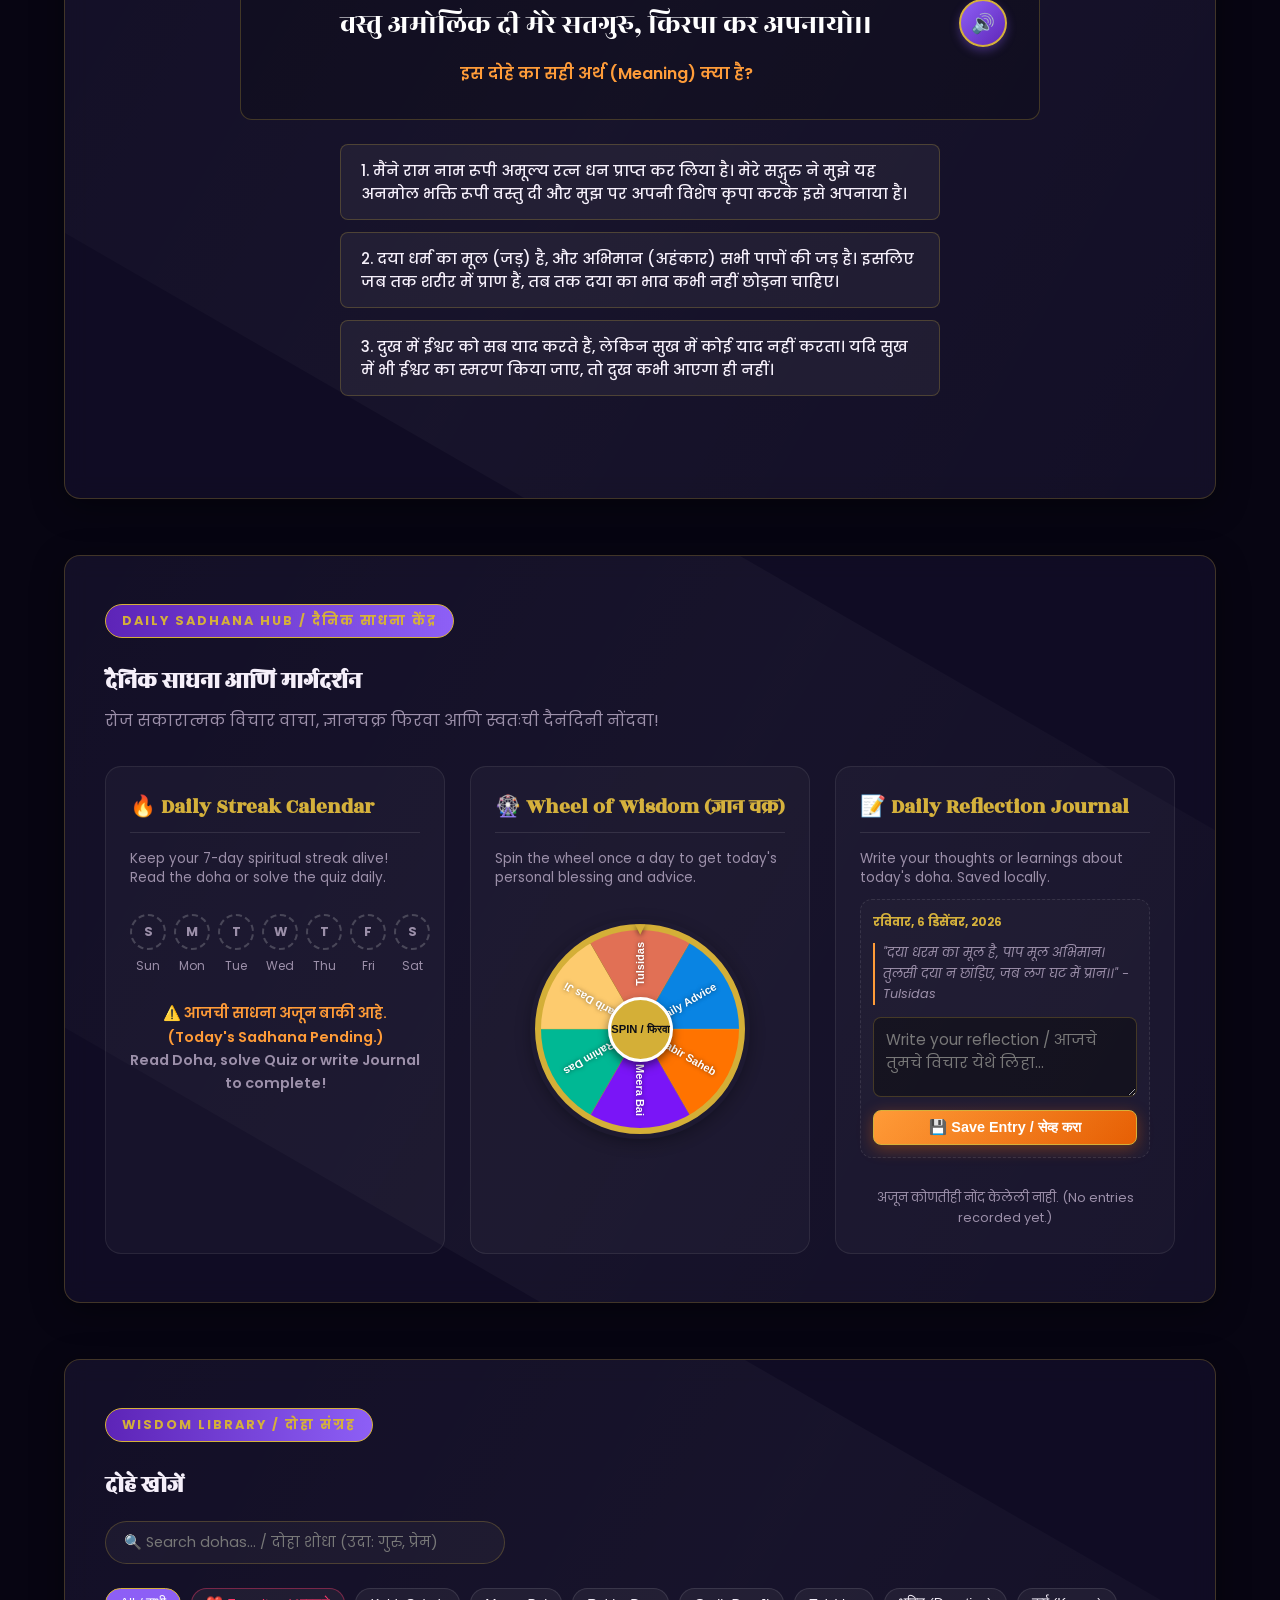
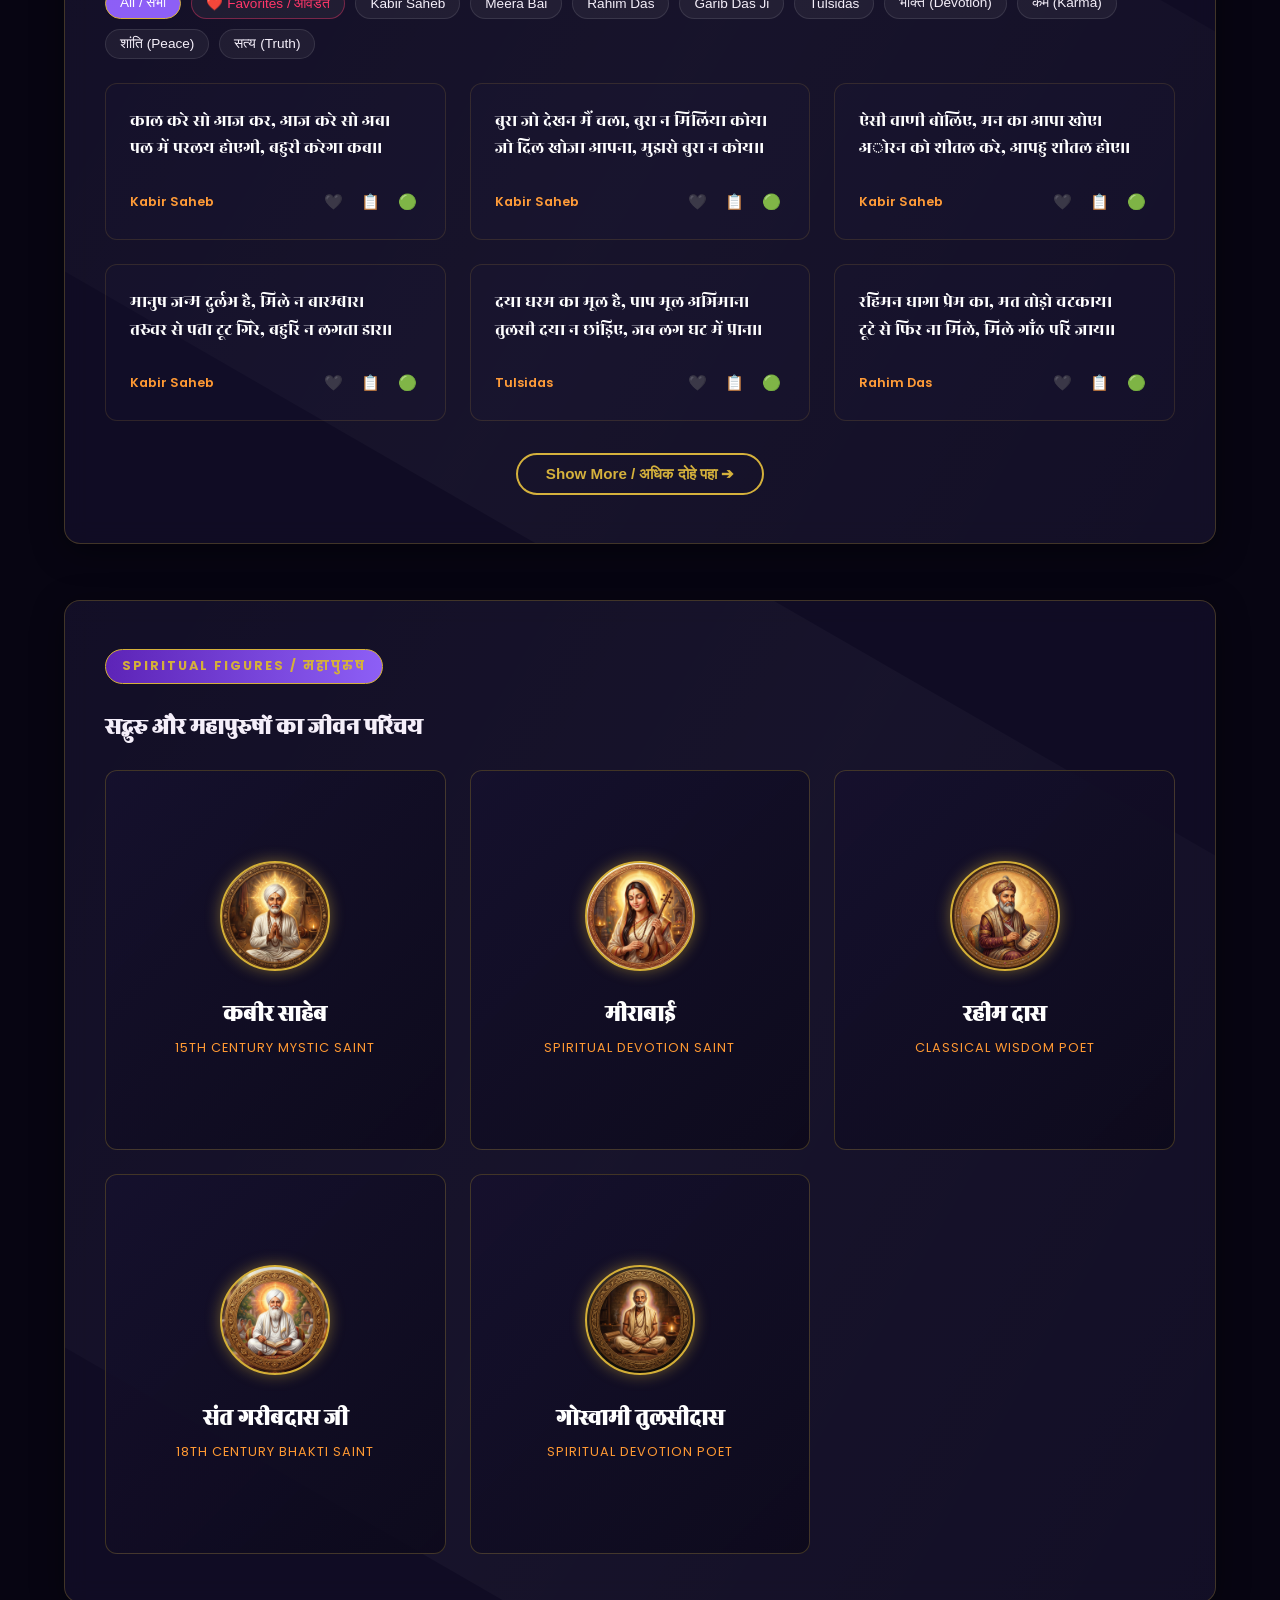
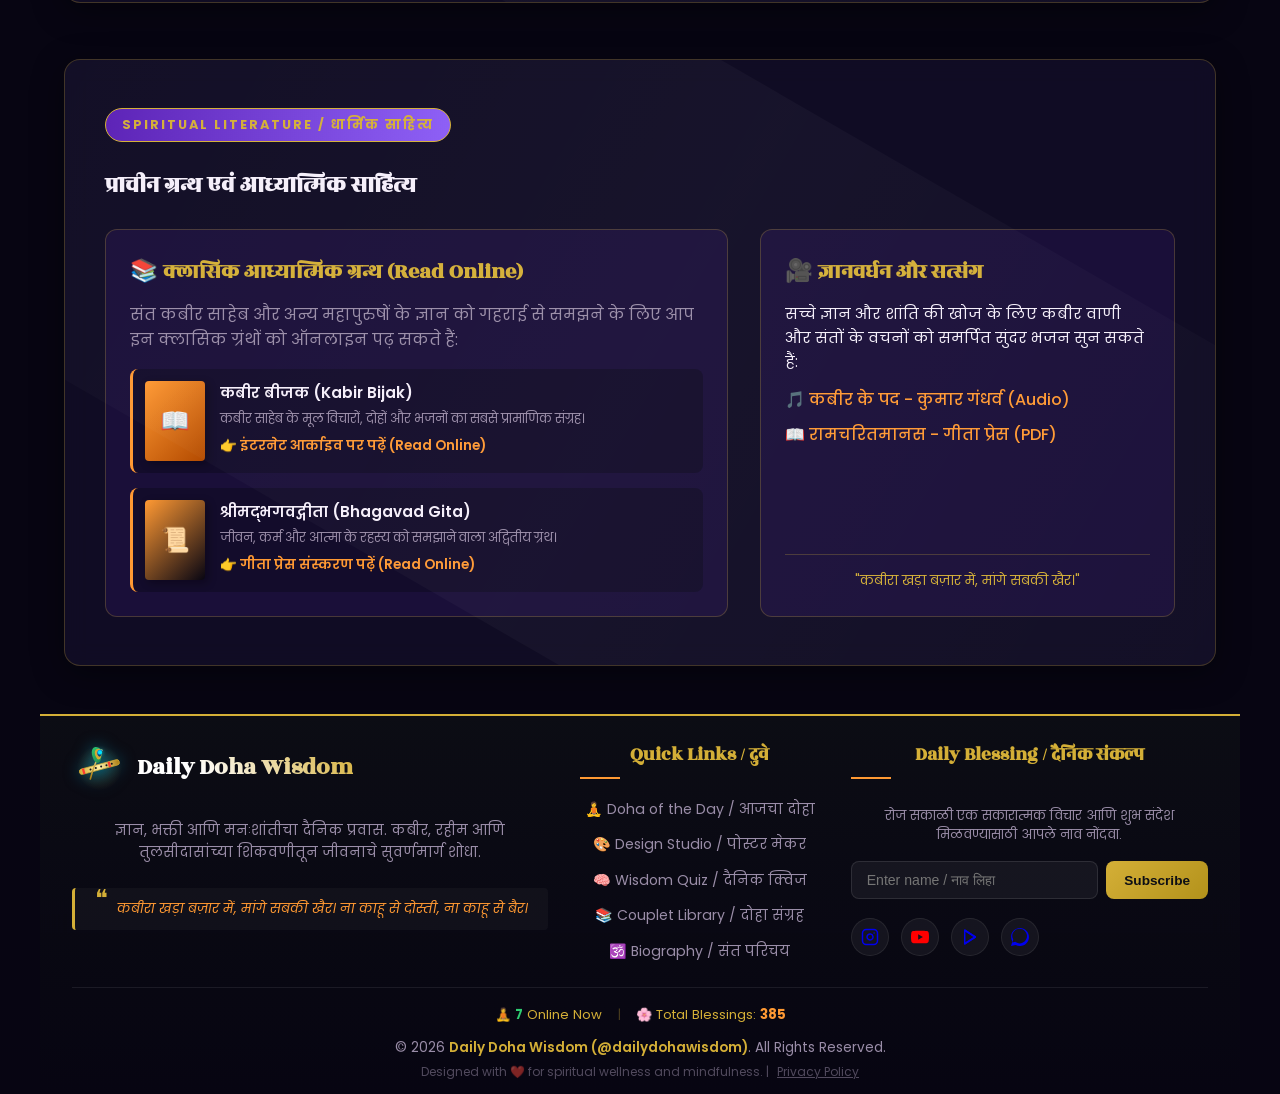
==== commit 0fd9f19e: "feat: implement calligraphy font styles, daily guru blessings card envelopes, and gamified ranking b" ====
--- a/index.html
+++ b/index.html
@@ -291,6 +291,17 @@
             <textarea id="customDohaInput" class="editor-textarea" placeholder="Type or paste custom doha text here..."></textarea>
           </div>
 
+          <!-- Font Style Selection -->
+          <div class="control-group">
+            <label>Font Style / फॉन्ट निवडा</label>
+            <select id="posterFontSelect" class="editor-input" style="width: 100%; border: 1px solid rgba(255,255,255,0.15); background: rgba(13, 14, 21, 0.8); color: #ffffff; padding: 10px; border-radius: 8px; outline: none; cursor: pointer; font-size: 0.85rem;">
+              <option value="'Rozha One', serif">Rozha One (Traditional / पारंपारिक)</option>
+              <option value="'Yatra One', cursive">Yatra One (Calligraphy / कॅलिग्राफी)</option>
+              <option value="'Laila', sans-serif">Laila (Soft Script / सोपे लेख)</option>
+              <option value="'Poppins', sans-serif">Poppins (Modern Clean / आधुनिक)</option>
+            </select>
+          </div>
+
           <!-- Font Size Adjust for Doha -->
           <div class="control-group">
             <label>Doha Font Size: <span id="dohaFontSizeVal">48px</span></label>
@@ -791,6 +802,41 @@
         
         <button id="resetJapBtn" class="action-btn text-btn" style="padding: 4px 10px; font-size: 0.75rem; border-color: rgba(255,255,255,0.15); max-width: 100px; margin-top: 4px;">Reset</button>
       </div>
+
+      <!-- Daily Guru Blessing Cards Subsection -->
+      <div class="blessing-cards-box" style="background: rgba(255,255,255,0.02); border: 1px dashed rgba(255,255,255,0.1); border-radius: 12px; padding: 15px; display: flex; flex-direction: column; align-items: center; gap: 8px; margin-top: 15px; margin-bottom: 15px;">
+        <span style="font-size: 0.85rem; font-weight: 700; color: var(--brand-gold);">3. Daily Blessing Message / संदेश पत्रिका</span>
+        <p style="font-size: 0.72rem; color: var(--text-muted); margin-bottom: 5px; text-align: center;">Click a Saint's envelope to receive your personalized daily blessing message!</p>
+        
+        <div class="envelope-grid" style="display: grid; grid-template-columns: repeat(3, 1fr); gap: 12px; width: 100%; justify-items: center; margin-top: 5px;">
+          <div class="envelope-card" data-saint="kabir" style="cursor: pointer; position: relative; width: 75px; height: 50px; background: linear-gradient(135deg, #d4af37 0%, #aa7c11 100%); border-radius: 6px; display: flex; align-items: center; justify-content: center; font-size: 1.4rem; box-shadow: 0 4px 10px rgba(0,0,0,0.3); transition: transform 0.2s;">
+            ✉️<span style="font-size: 0.52rem; position: absolute; bottom: 3px; color: #0d0e15; font-weight: bold; text-transform: uppercase;">Kabir</span>
+          </div>
+          <div class="envelope-card" data-saint="meera" style="cursor: pointer; position: relative; width: 75px; height: 50px; background: linear-gradient(135deg, #d4af37 0%, #aa7c11 100%); border-radius: 6px; display: flex; align-items: center; justify-content: center; font-size: 1.4rem; box-shadow: 0 4px 10px rgba(0,0,0,0.3); transition: transform 0.2s;">
+            ✉️<span style="font-size: 0.52rem; position: absolute; bottom: 3px; color: #0d0e15; font-weight: bold; text-transform: uppercase;">Meera</span>
+          </div>
+          <div class="envelope-card" data-saint="tulsidas" style="cursor: pointer; position: relative; width: 75px; height: 50px; background: linear-gradient(135deg, #d4af37 0%, #aa7c11 100%); border-radius: 6px; display: flex; align-items: center; justify-content: center; font-size: 1.4rem; box-shadow: 0 4px 10px rgba(0,0,0,0.3); transition: transform 0.2s;">
+            ✉️<span style="font-size: 0.52rem; position: absolute; bottom: 3px; color: #0d0e15; font-weight: bold; text-transform: uppercase;">Tulsi</span>
+          </div>
+        </div>
+
+        <!-- Opened Message Area -->
+        <div id="blessingMessageArea" style="display: none; width: 100%; background: rgba(0,0,0,0.25); border: 1px solid var(--border-gold); border-radius: 8px; padding: 12px; margin-top: 10px; font-size: 0.82rem; line-height: 1.5; color: var(--text-cream); text-align: center; animation: fadeIn 0.3s ease;">
+          <!-- Populated via JS -->
+        </div>
+      </div>
+
+      <!-- Sadhana Badges & Ranks Subsection -->
+      <div class="sadhana-badges-box" style="background: rgba(255,255,255,0.02); border: 1px dashed rgba(255,255,255,0.1); border-radius: 12px; padding: 15px; display: flex; flex-direction: column; align-items: center; gap: 8px; margin-bottom: 5px;">
+        <span style="font-size: 0.85rem; font-weight: 700; color: var(--brand-gold);">🏆 Chanting Rank / भक्ती पदव्या</span>
+        <div style="display: flex; align-items: center; gap: 15px; margin-top: 5px; width: 100%; justify-content: center;">
+          <div id="userBadgeIcon" style="font-size: 2.4rem; filter: drop-shadow(0 0 8px var(--brand-gold));">🥉</div>
+          <div style="text-align: left;">
+            <div id="userBadgeName" style="font-size: 0.95rem; font-weight: bold; color: #ffffff; font-family: var(--font-header);">Seeker / जिज्ञासू</div>
+            <div id="userBadgeDesc" style="font-size: 0.75rem; color: var(--text-muted);">Points: 0/50 for next level</div>
+          </div>
+        </div>
+      </div>
     </div>
   </div>
 
--- a/style.css
+++ b/style.css
@@ -4,7 +4,7 @@
    Includes: Dark & Light Mode, Quiz, TTS, Sharing, and file uploads
 */
 
-@import url('https://fonts.googleapis.com/css2?family=Montserrat:wght@300;400;500;600;700&family=Poppins:wght@300;400;500;600;700&family=Rozha+One&family=Yatra+One&display=swap');
+@import url('https://fonts.googleapis.com/css2?family=Montserrat:wght@300;400;500;600;700&family=Poppins:wght@300;400;500;600;700&family=Rozha+One&family=Yatra+One&family=Laila:wght@400;600;700&display=swap');
 
 :root {
   /* Colors */
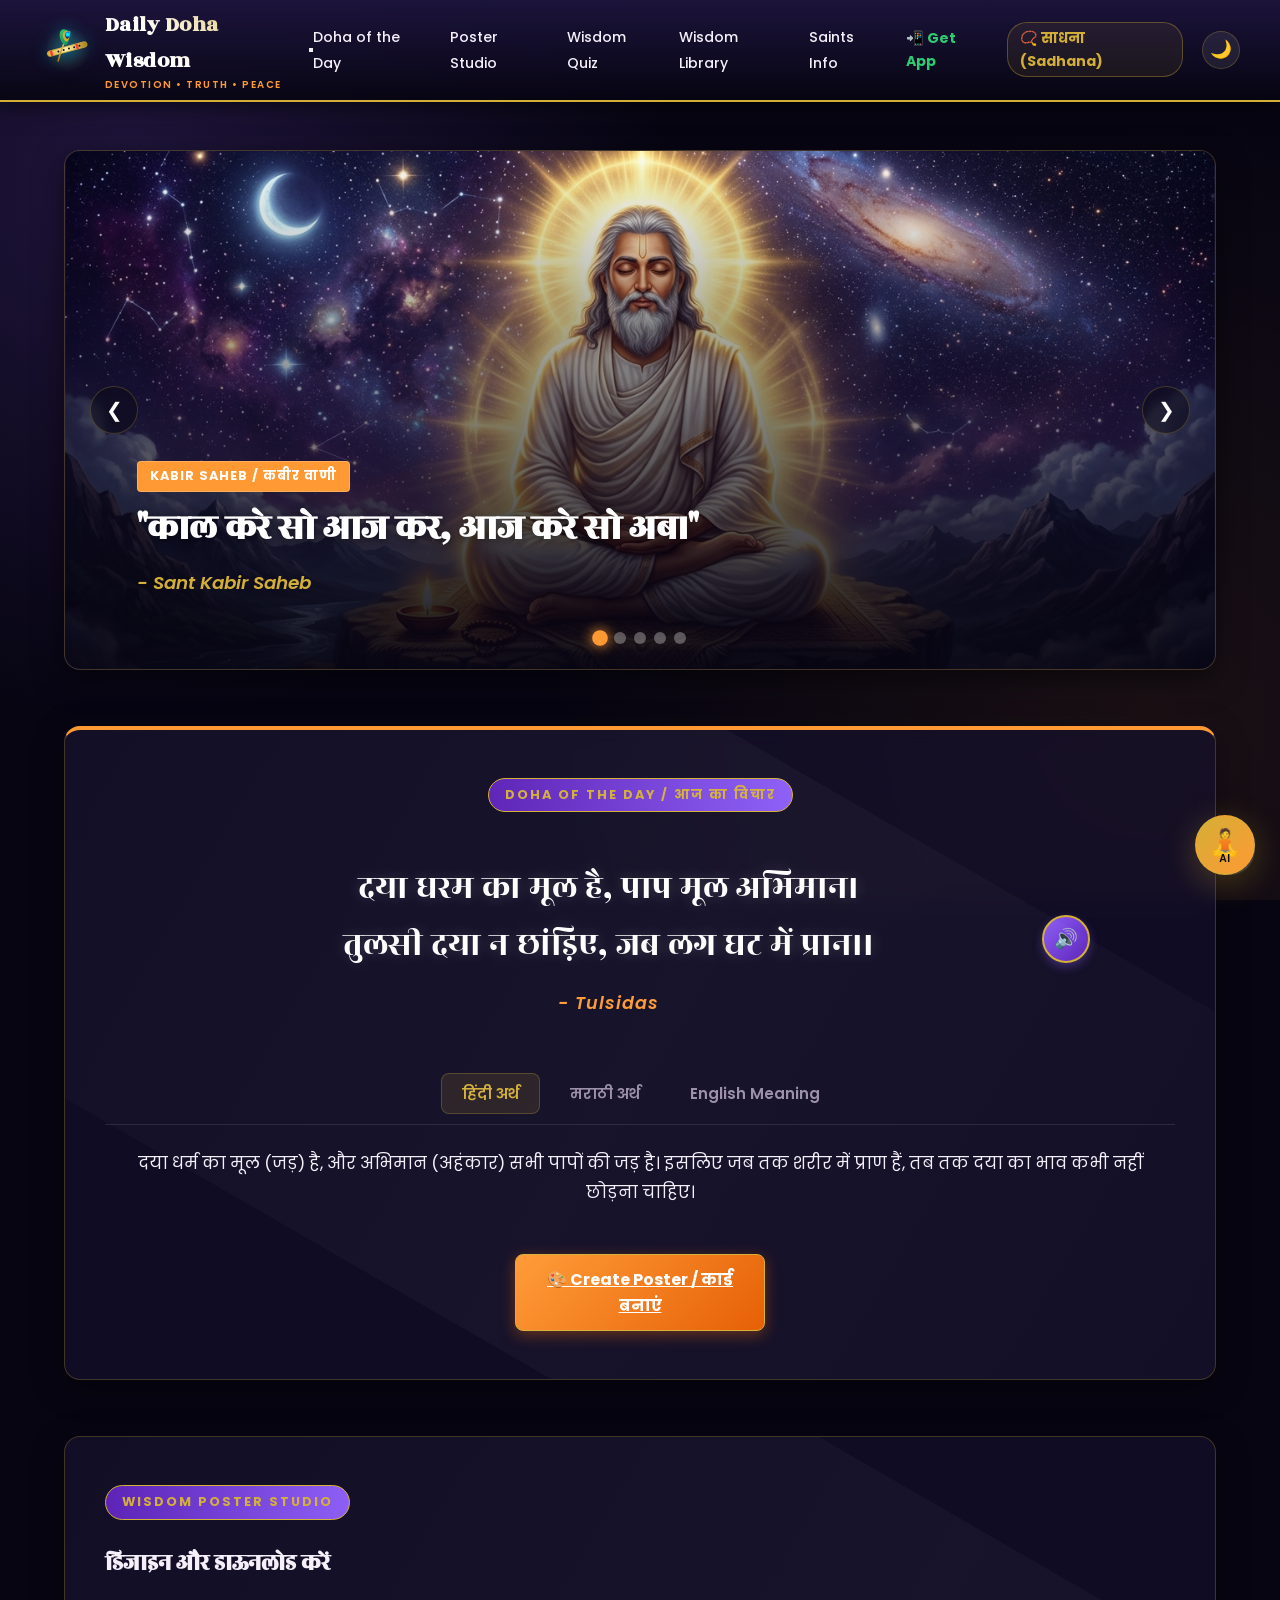
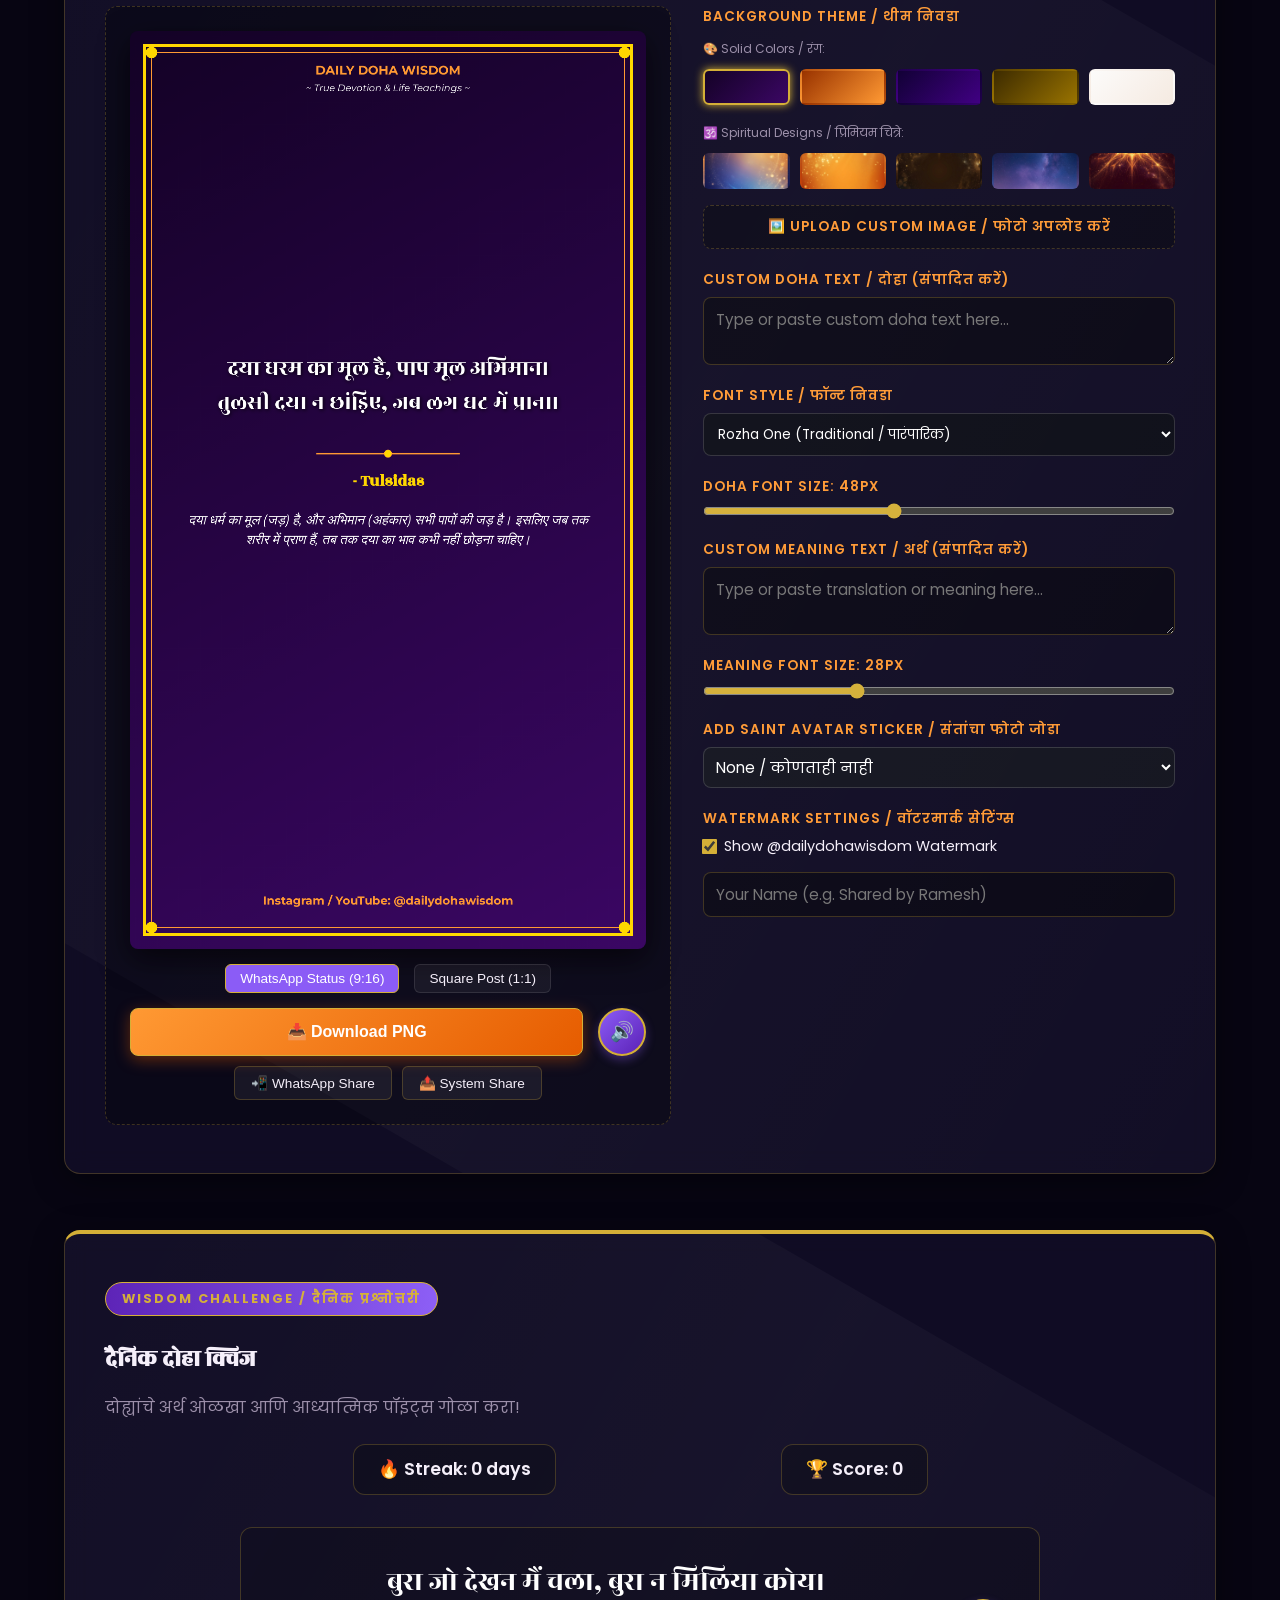
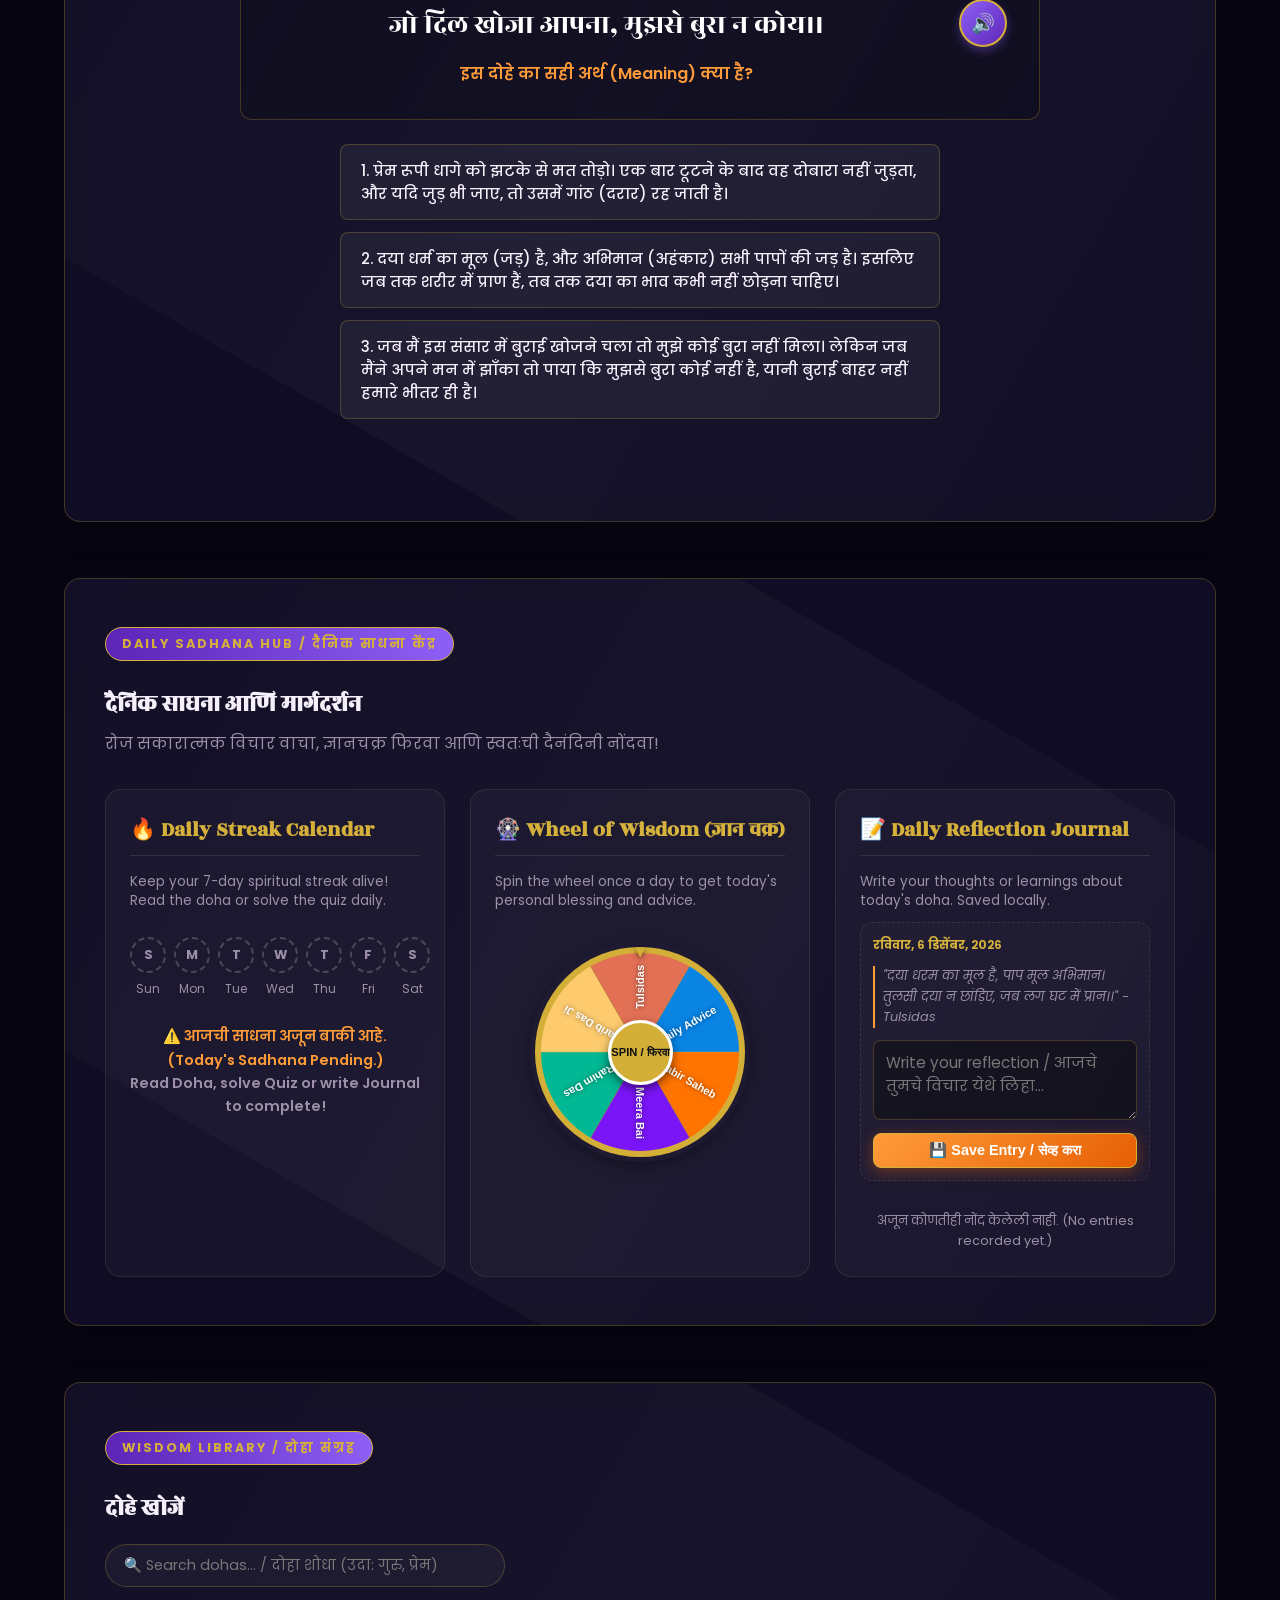
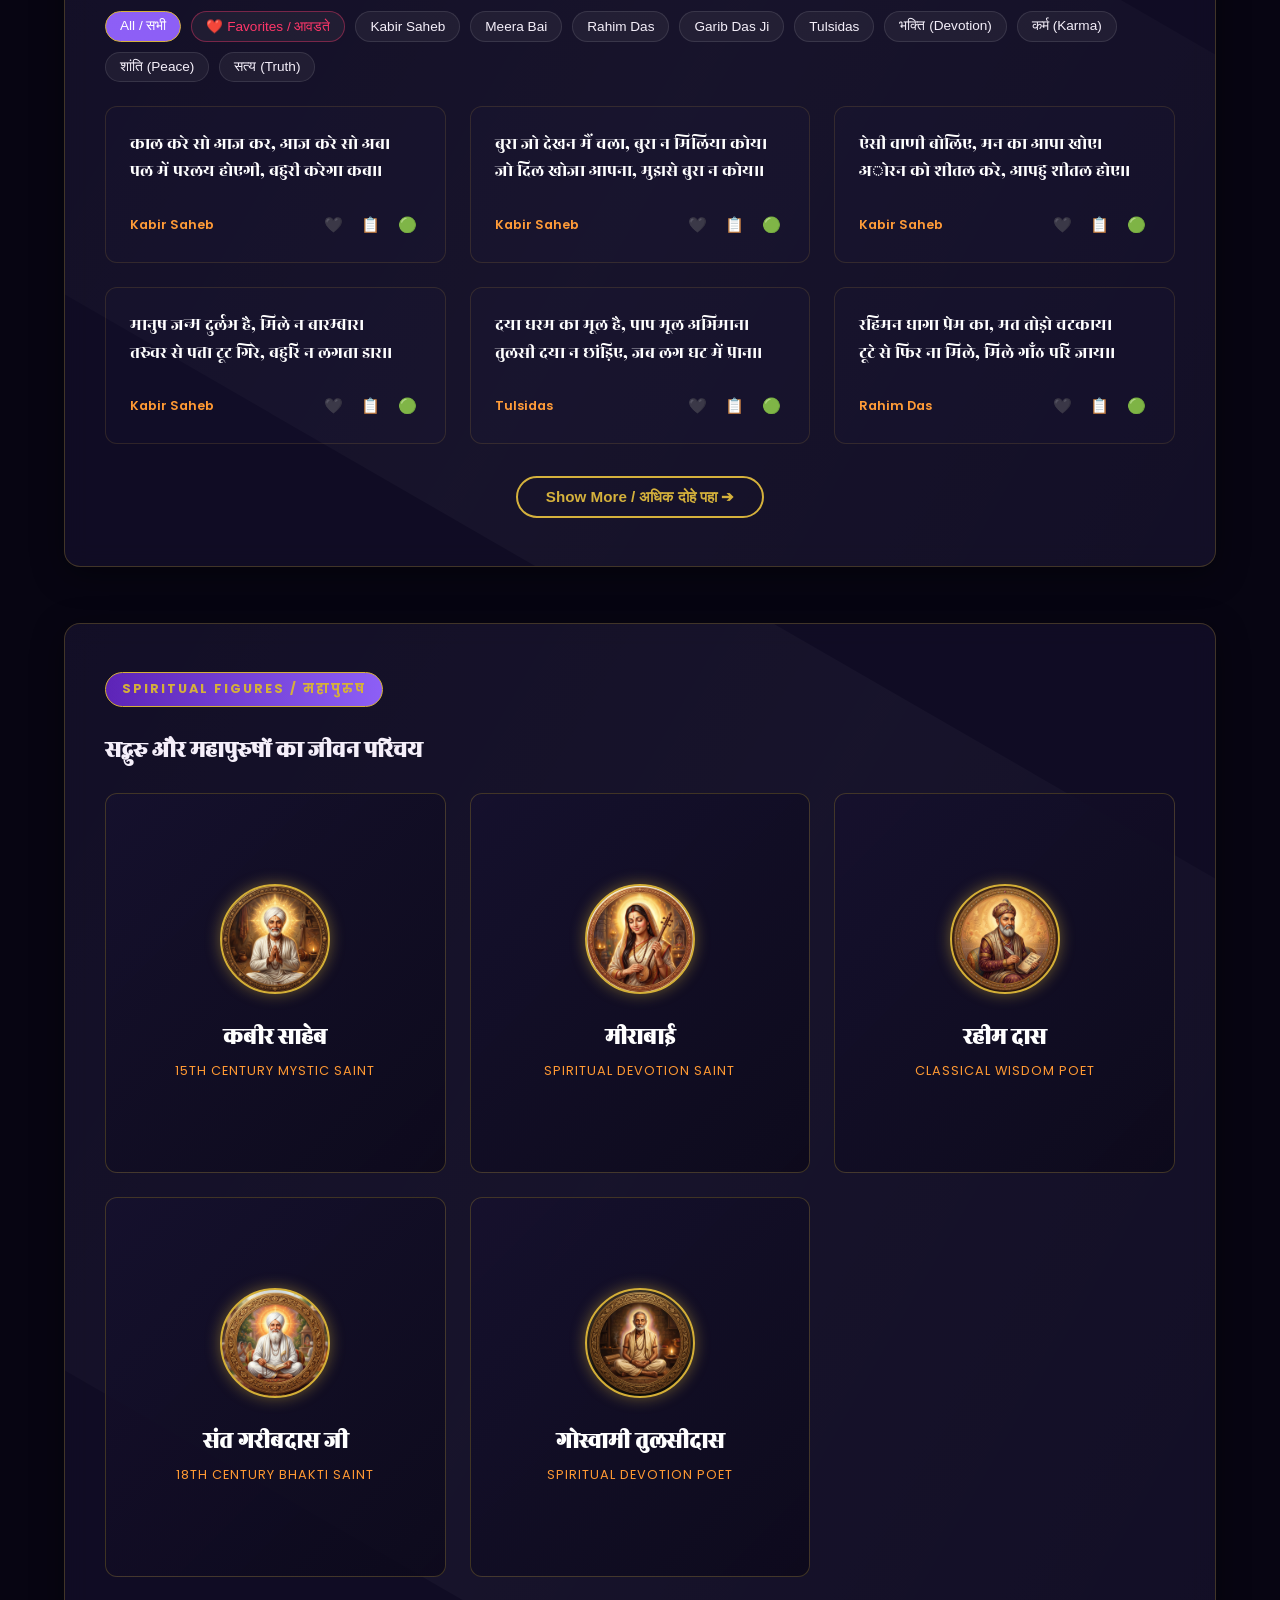
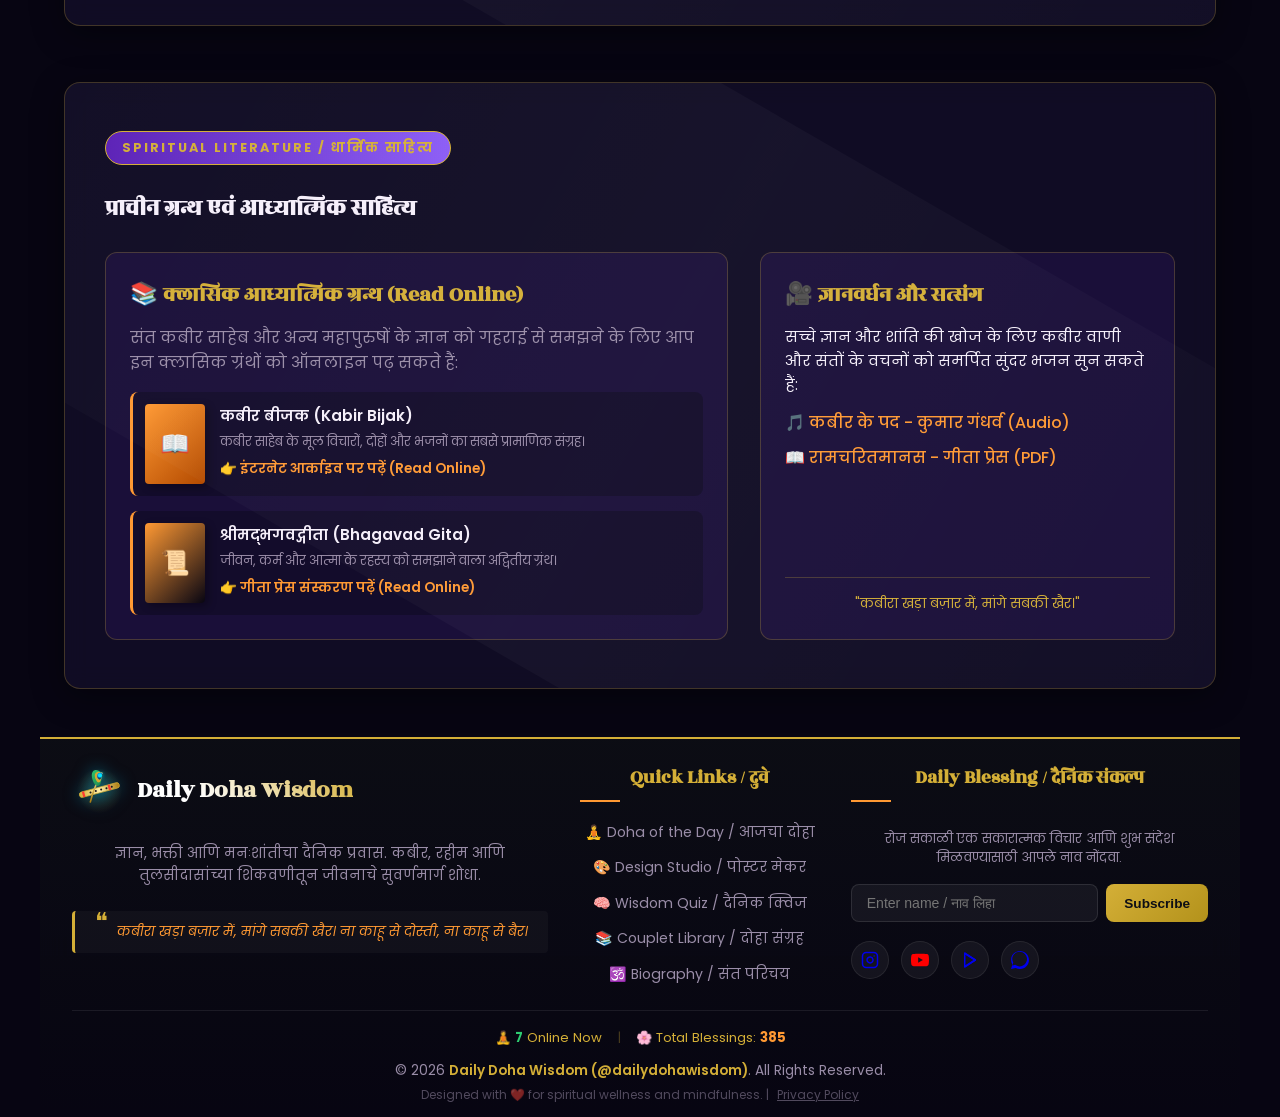
==== commit f34a7be2: "fix: bump script version to force cache bypass for TTS update" ====
--- a/index.html
+++ b/index.html
@@ -25,7 +25,7 @@
   <meta name="theme-color" content="#8b5cf6">
   
   <!-- Stylesheets -->
-  <link rel="stylesheet" href="style.css?v=1.3">
+  <link rel="stylesheet" href="style.css?v=1.4">
 </head>
 <body>
 
@@ -911,7 +911,7 @@
   </div>
 
   <!-- Scripts -->
-  <script src="dohas.js?v=1.3"></script>
-  <script src="app.js?v=1.3"></script>
+  <script src="dohas.js?v=1.4"></script>
+  <script src="app.js?v=1.4"></script>
 </body>
 </html>
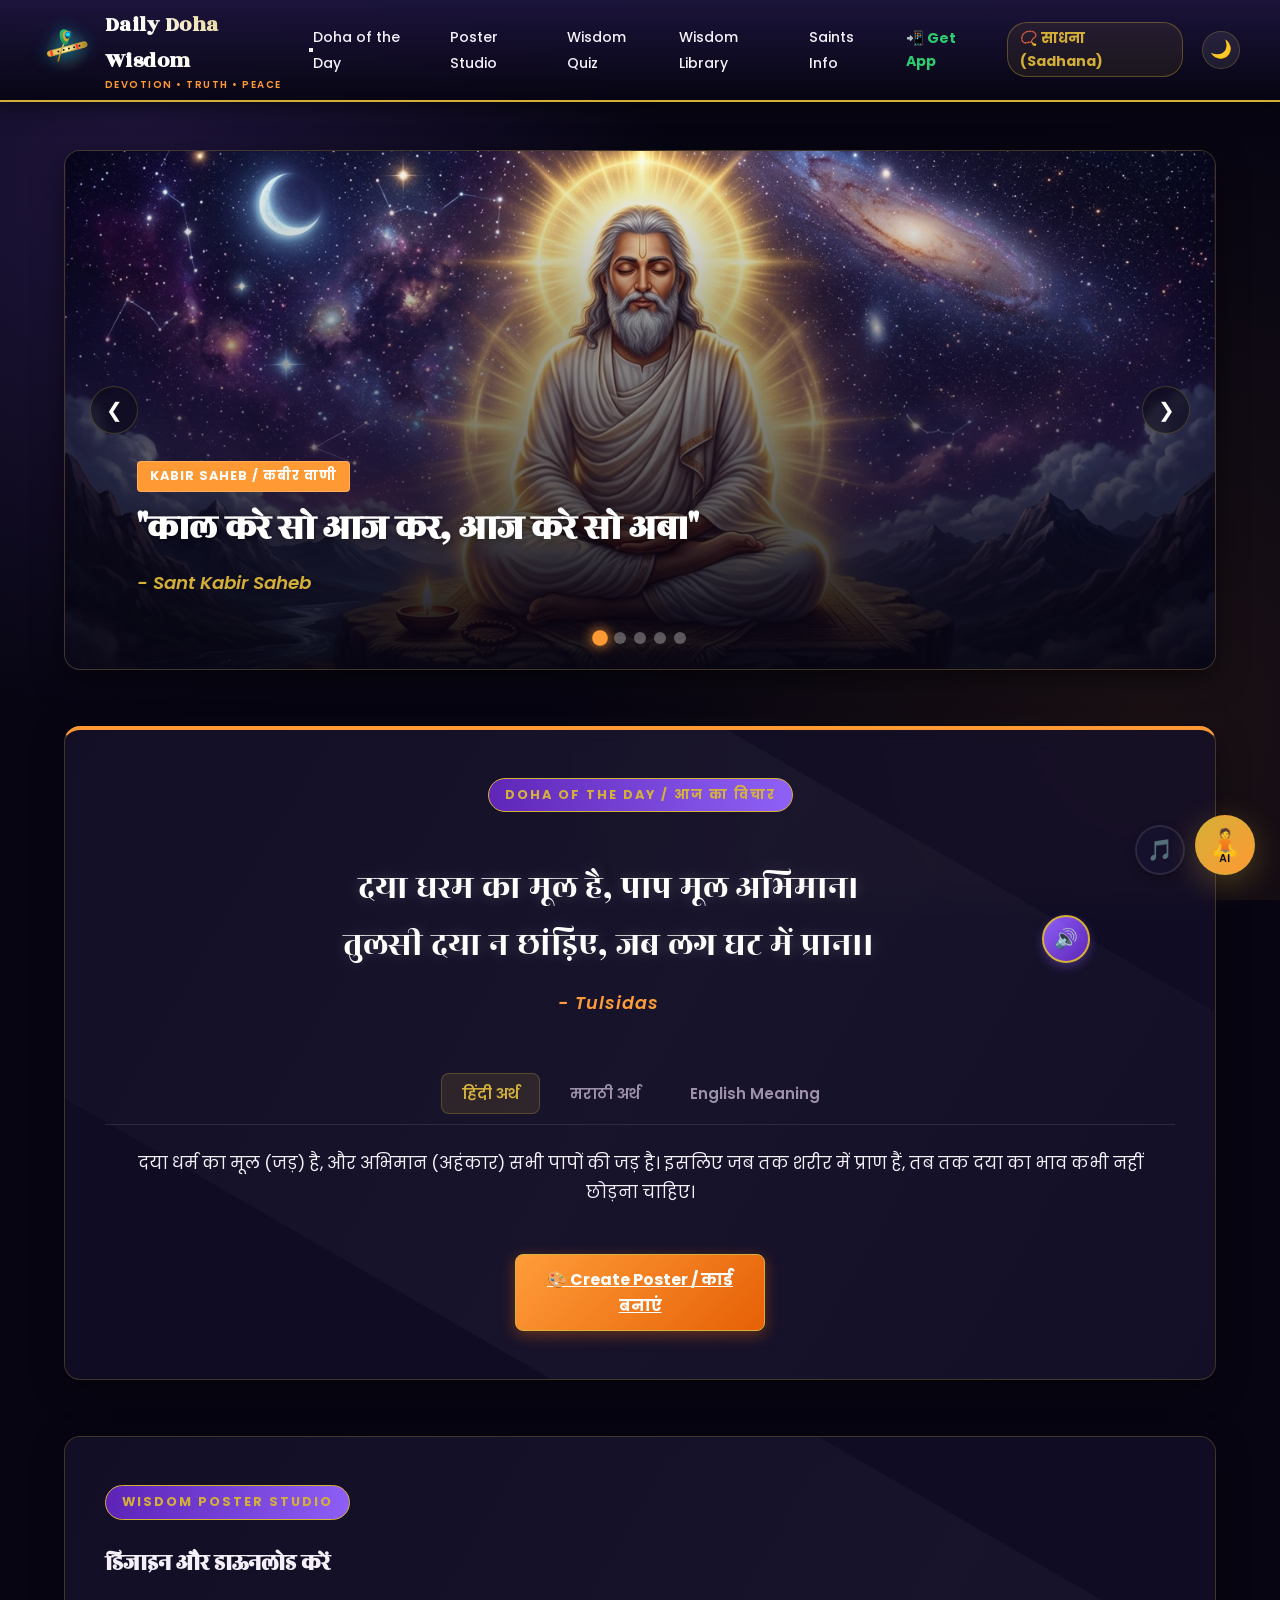
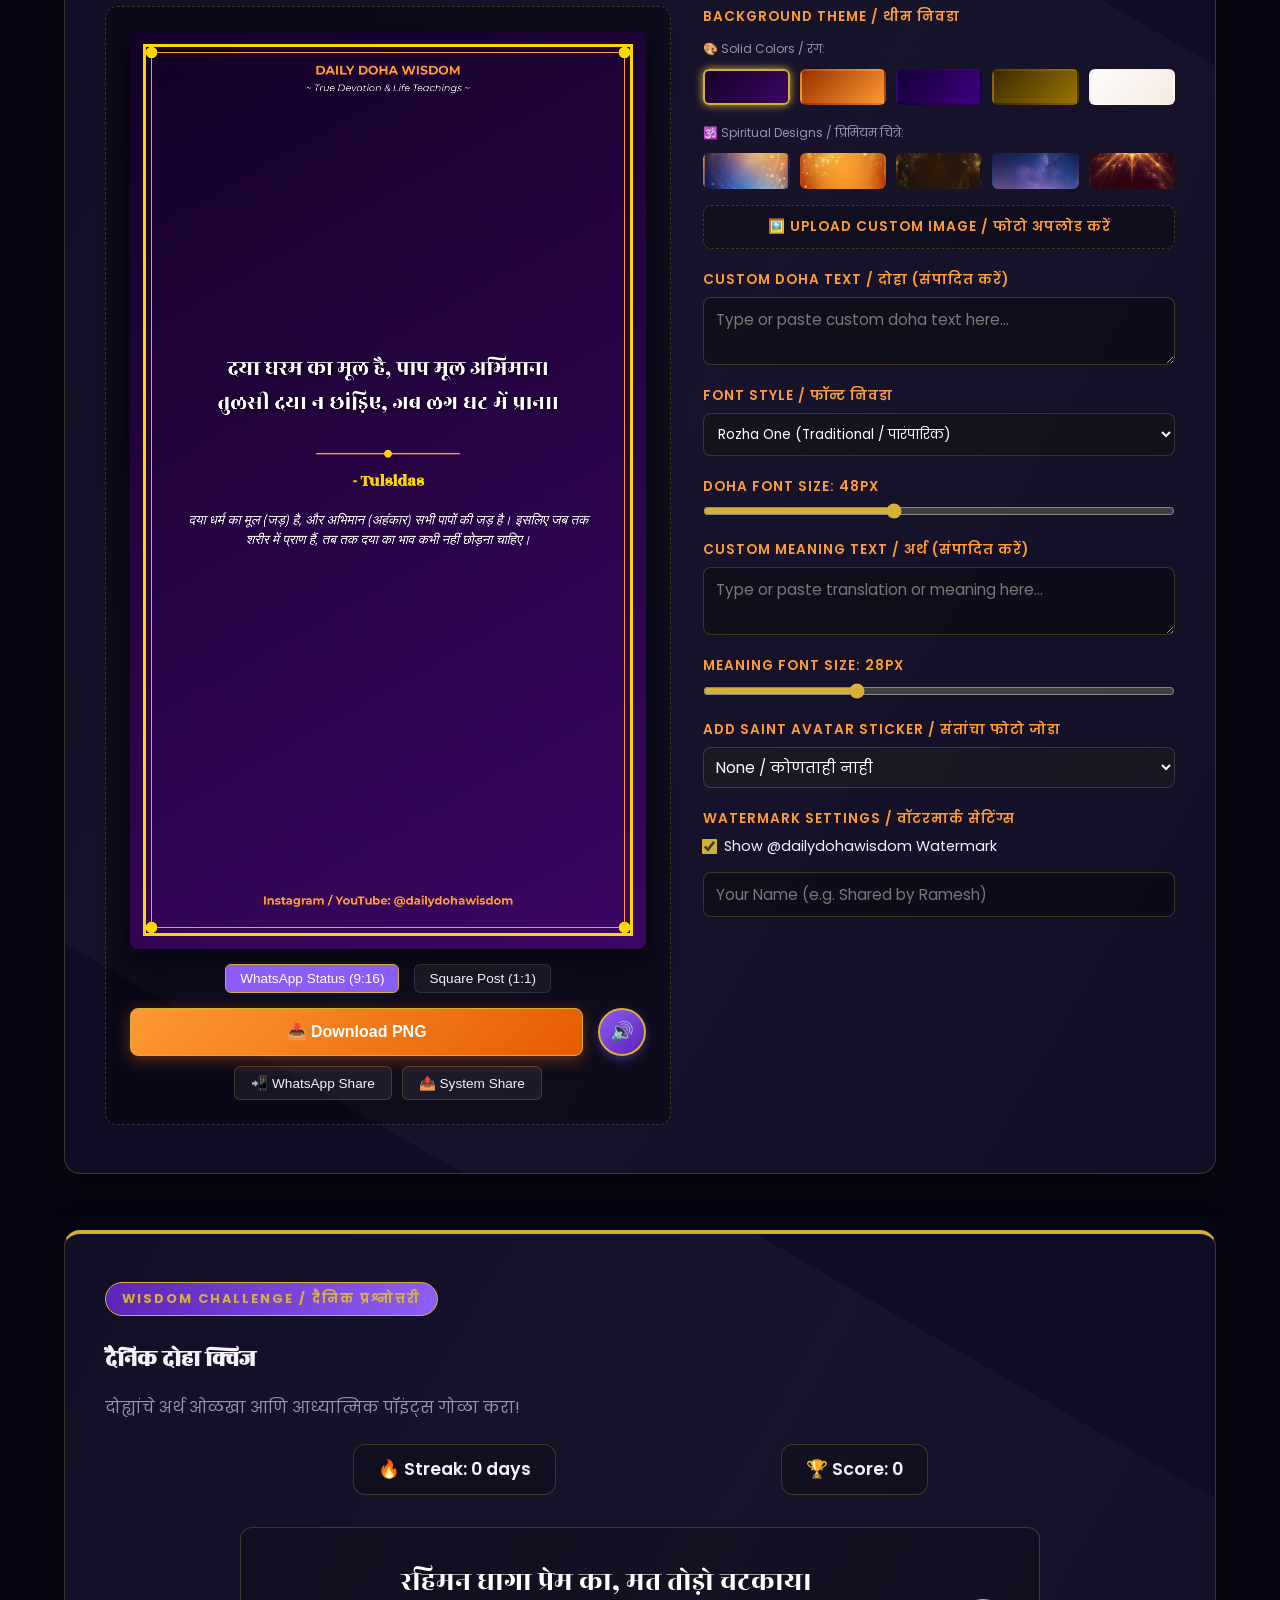
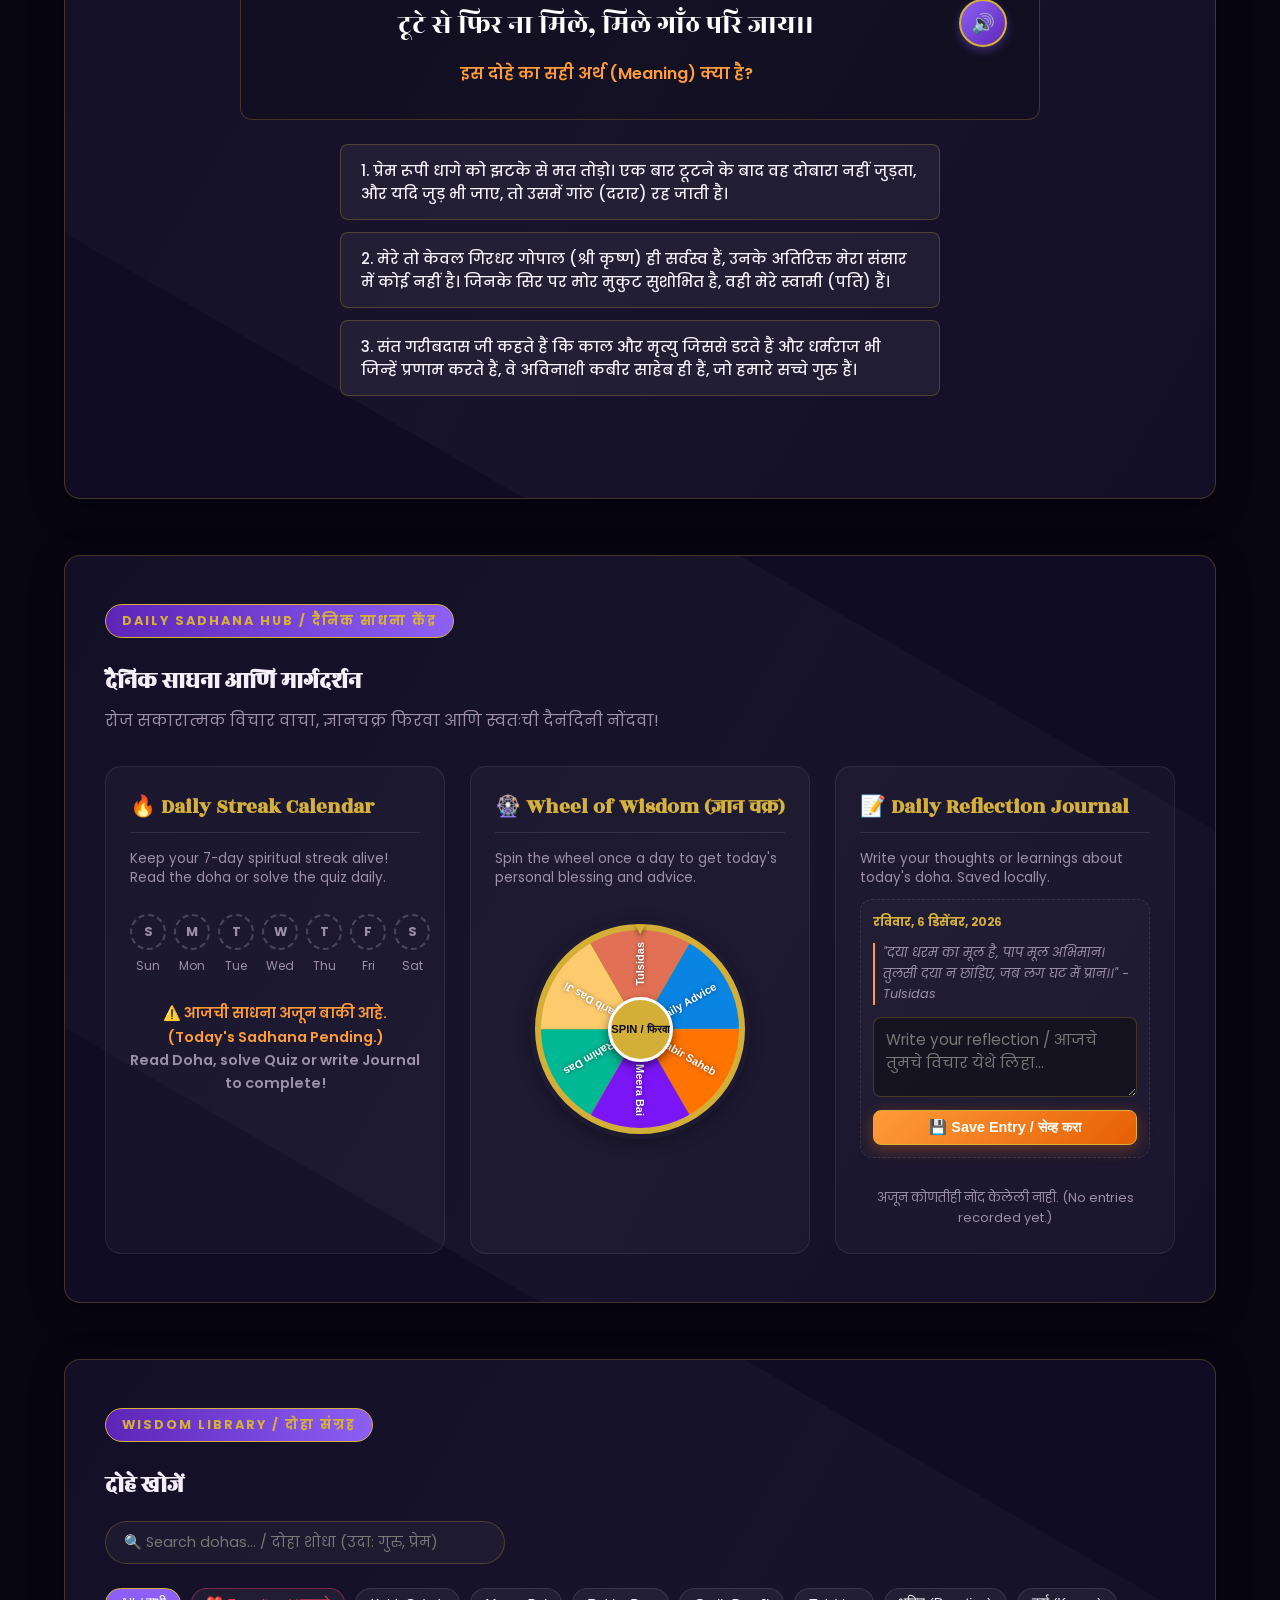
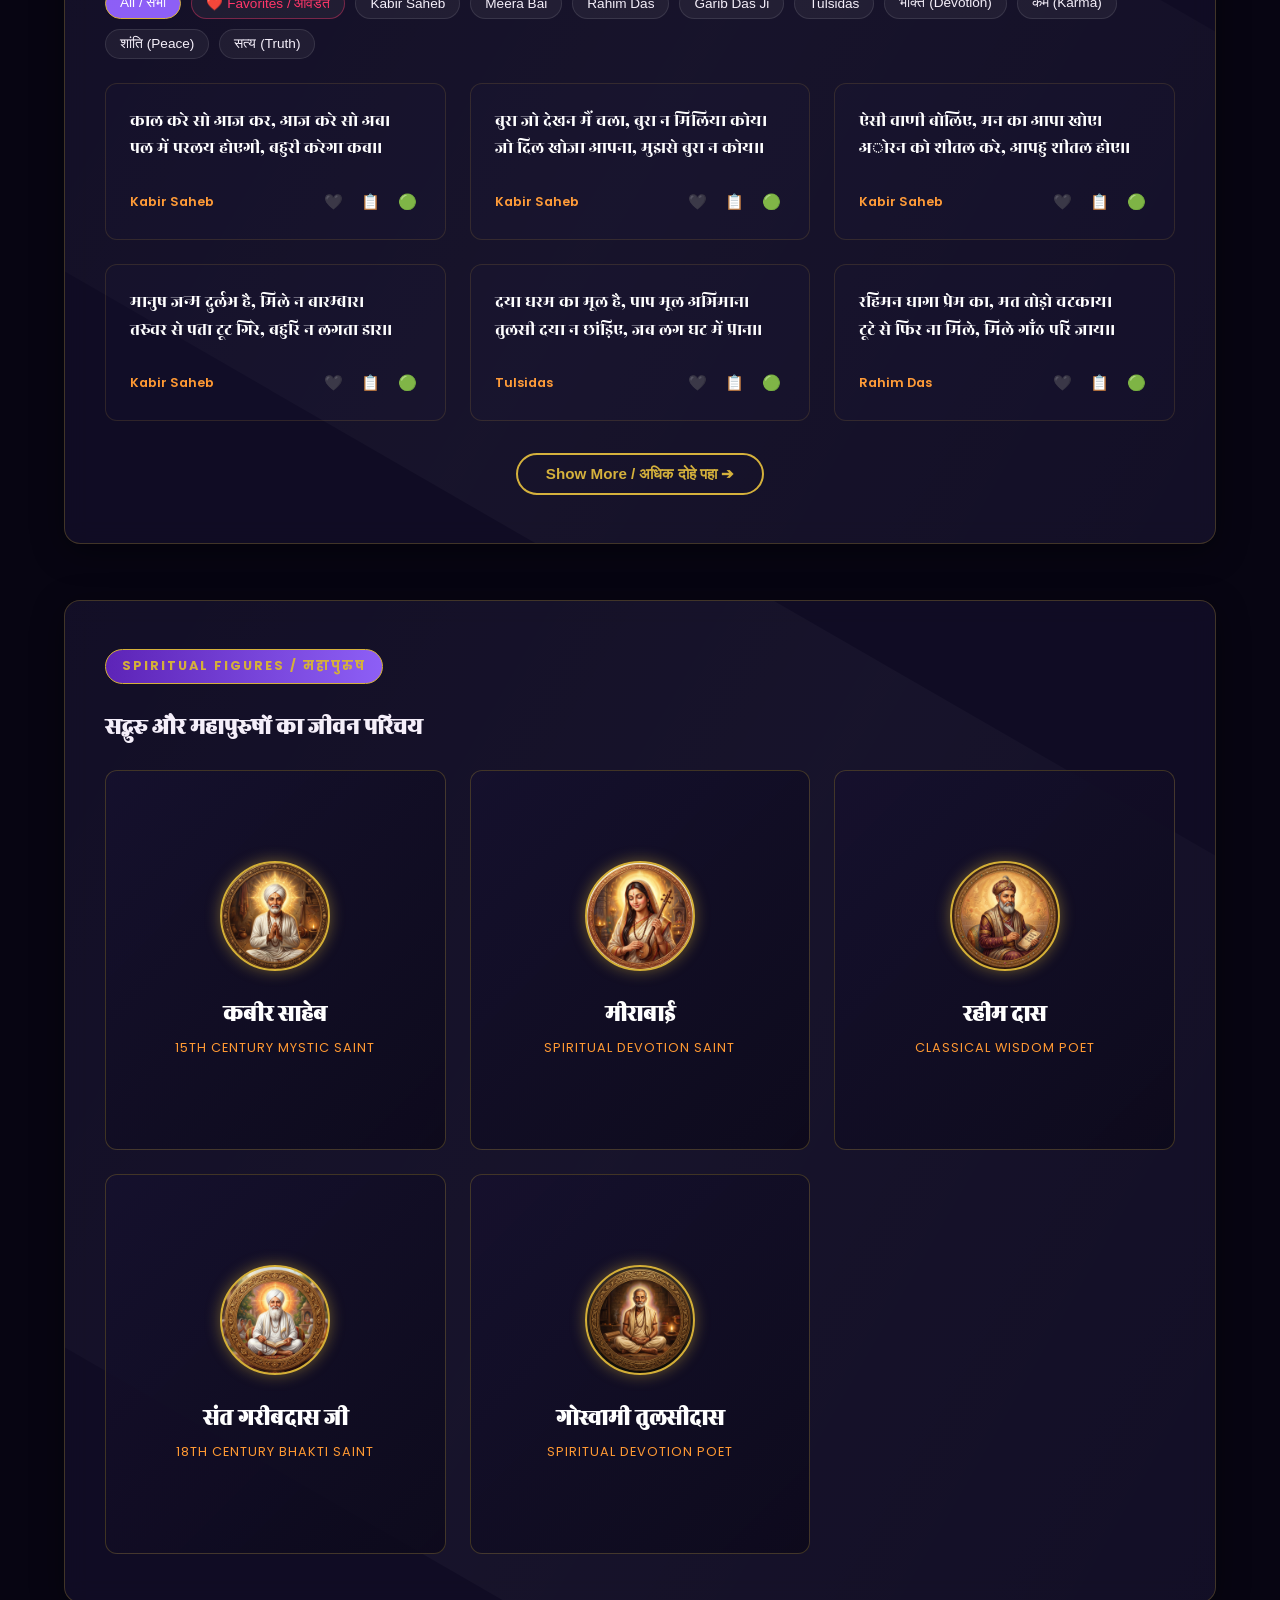
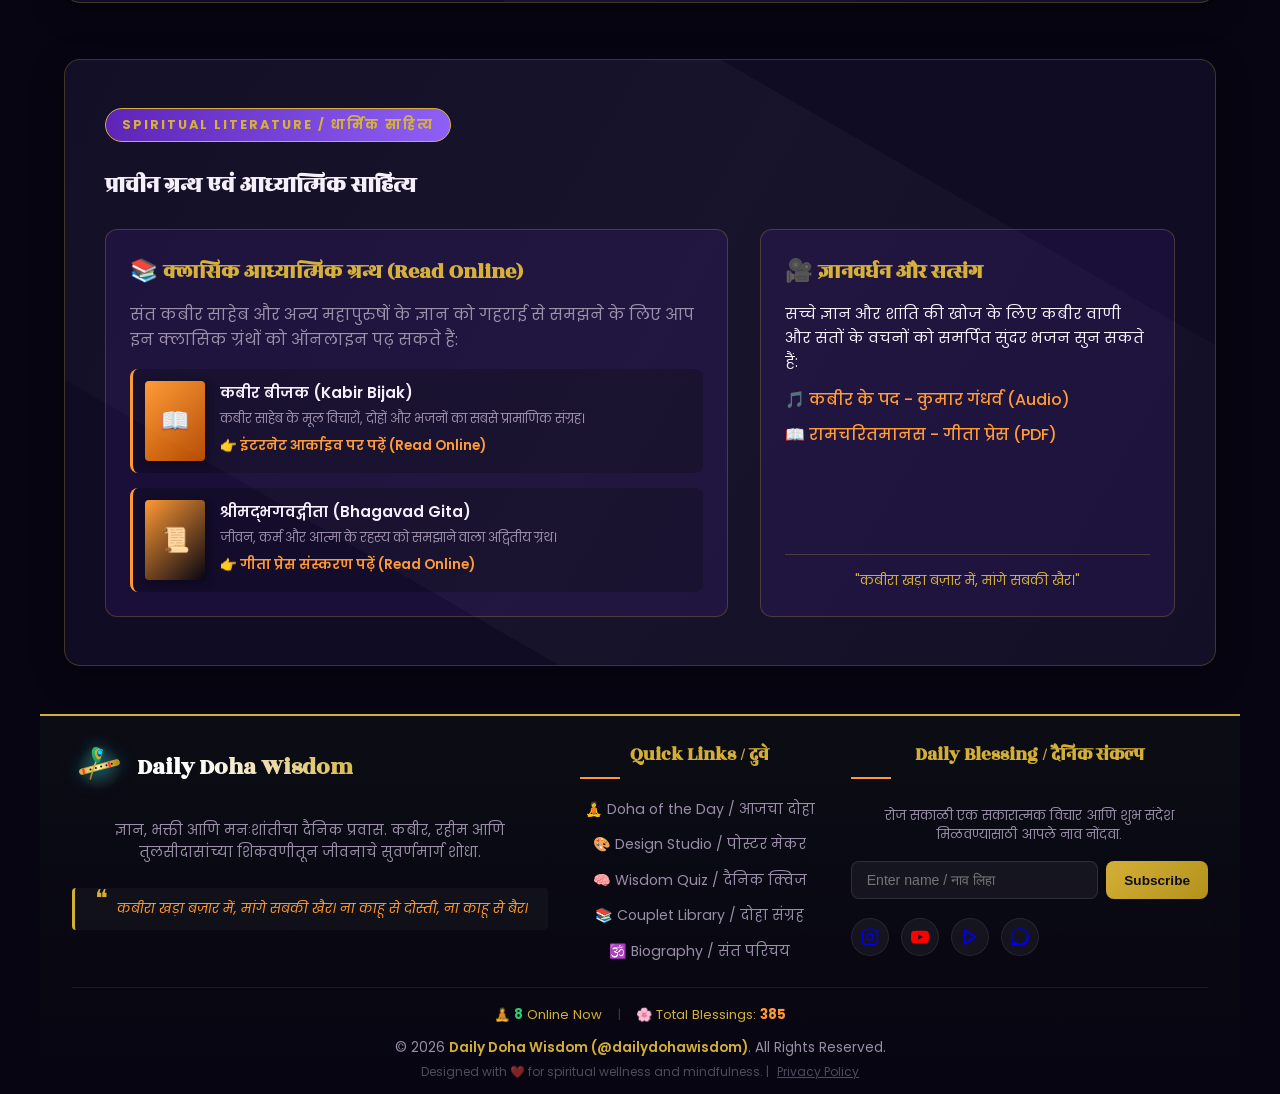
==== commit 951c3cd1: "fix: adjust floating audio controller position to avoid chat widget overlap" ====
--- a/index.html
+++ b/index.html
@@ -25,7 +25,7 @@
   <meta name="theme-color" content="#8b5cf6">
   
   <!-- Stylesheets -->
-  <link rel="stylesheet" href="style.css?v=1.4">
+  <link rel="stylesheet" href="style.css?v=1.5">
 </head>
 <body>
 
@@ -911,7 +911,7 @@
   </div>
 
   <!-- Scripts -->
-  <script src="dohas.js?v=1.4"></script>
-  <script src="app.js?v=1.4"></script>
+  <script src="dohas.js?v=1.5"></script>
+  <script src="app.js?v=1.5"></script>
 </body>
 </html>
--- a/style.css
+++ b/style.css
@@ -1059,7 +1059,7 @@
 .audio-floating-control {
   position: fixed;
   bottom: 25px;
-  right: 25px;
+  right: 95px;
   z-index: 1000;
 }
 
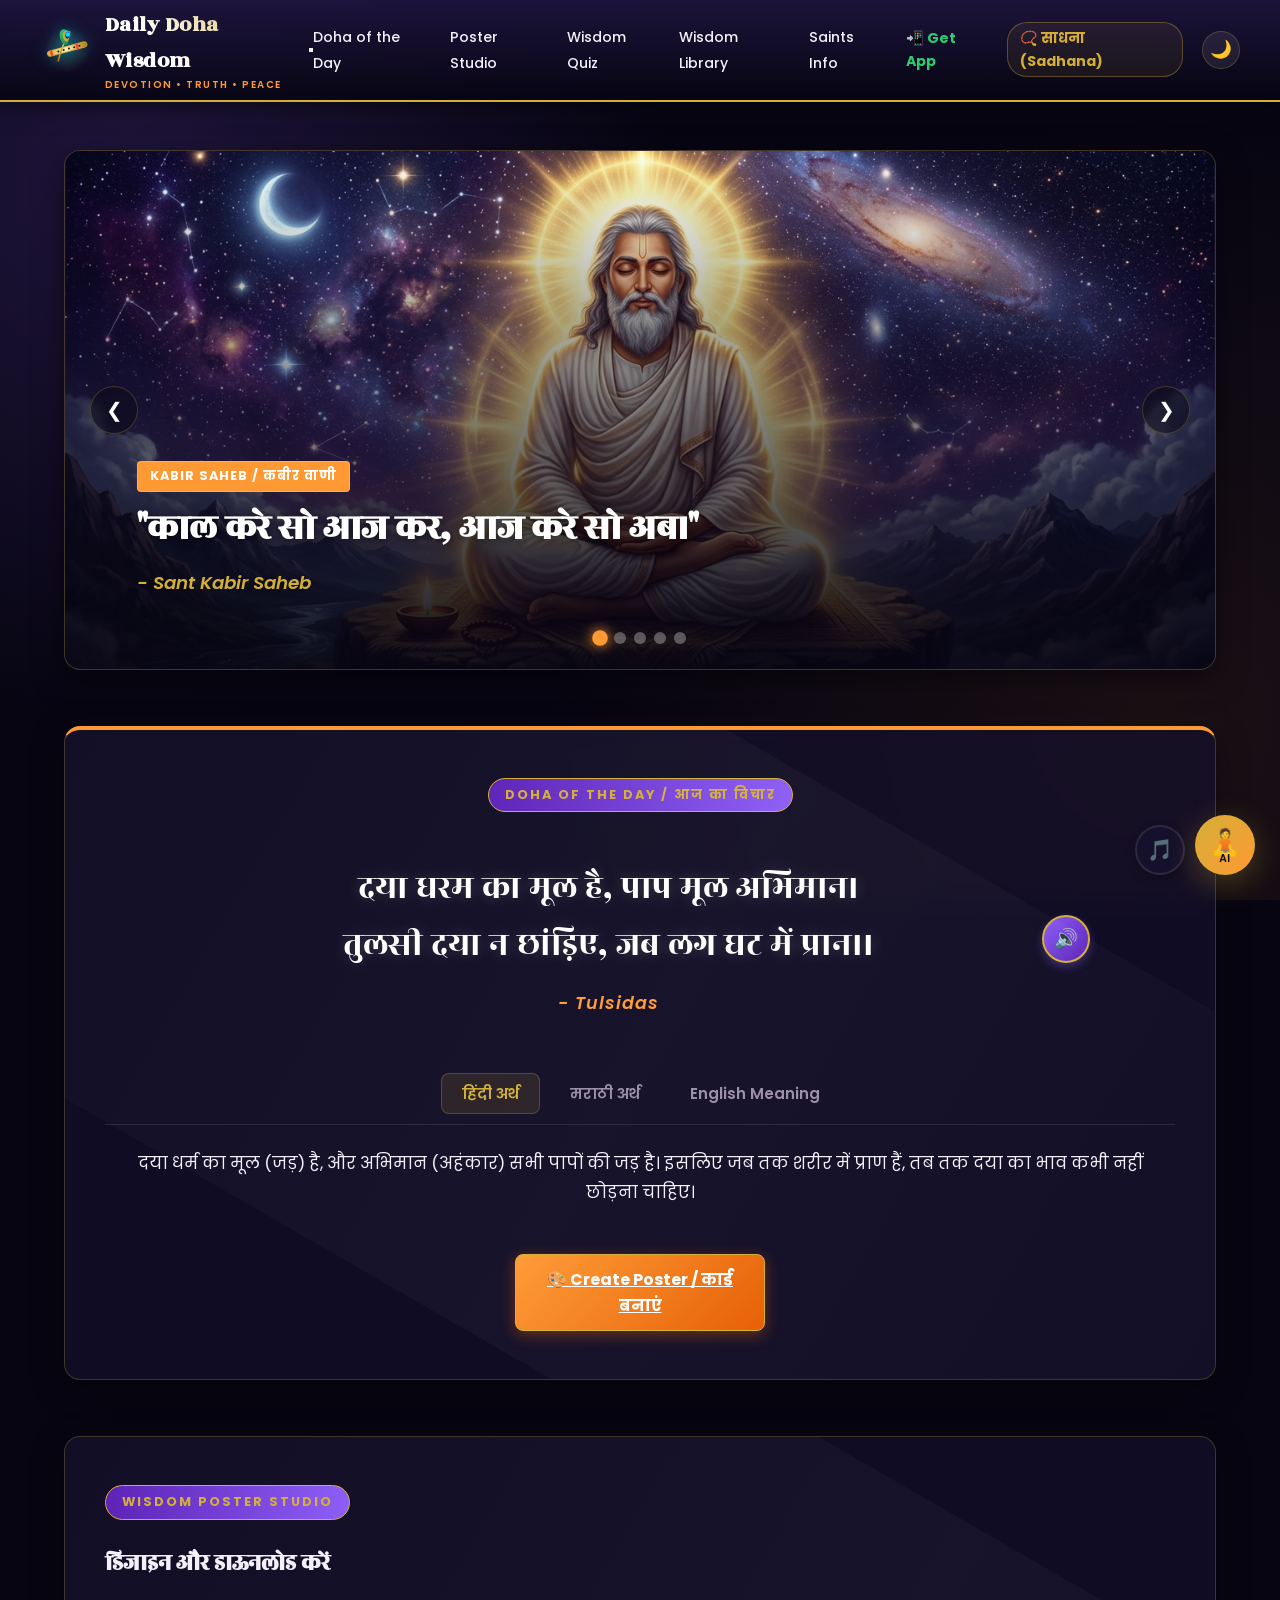
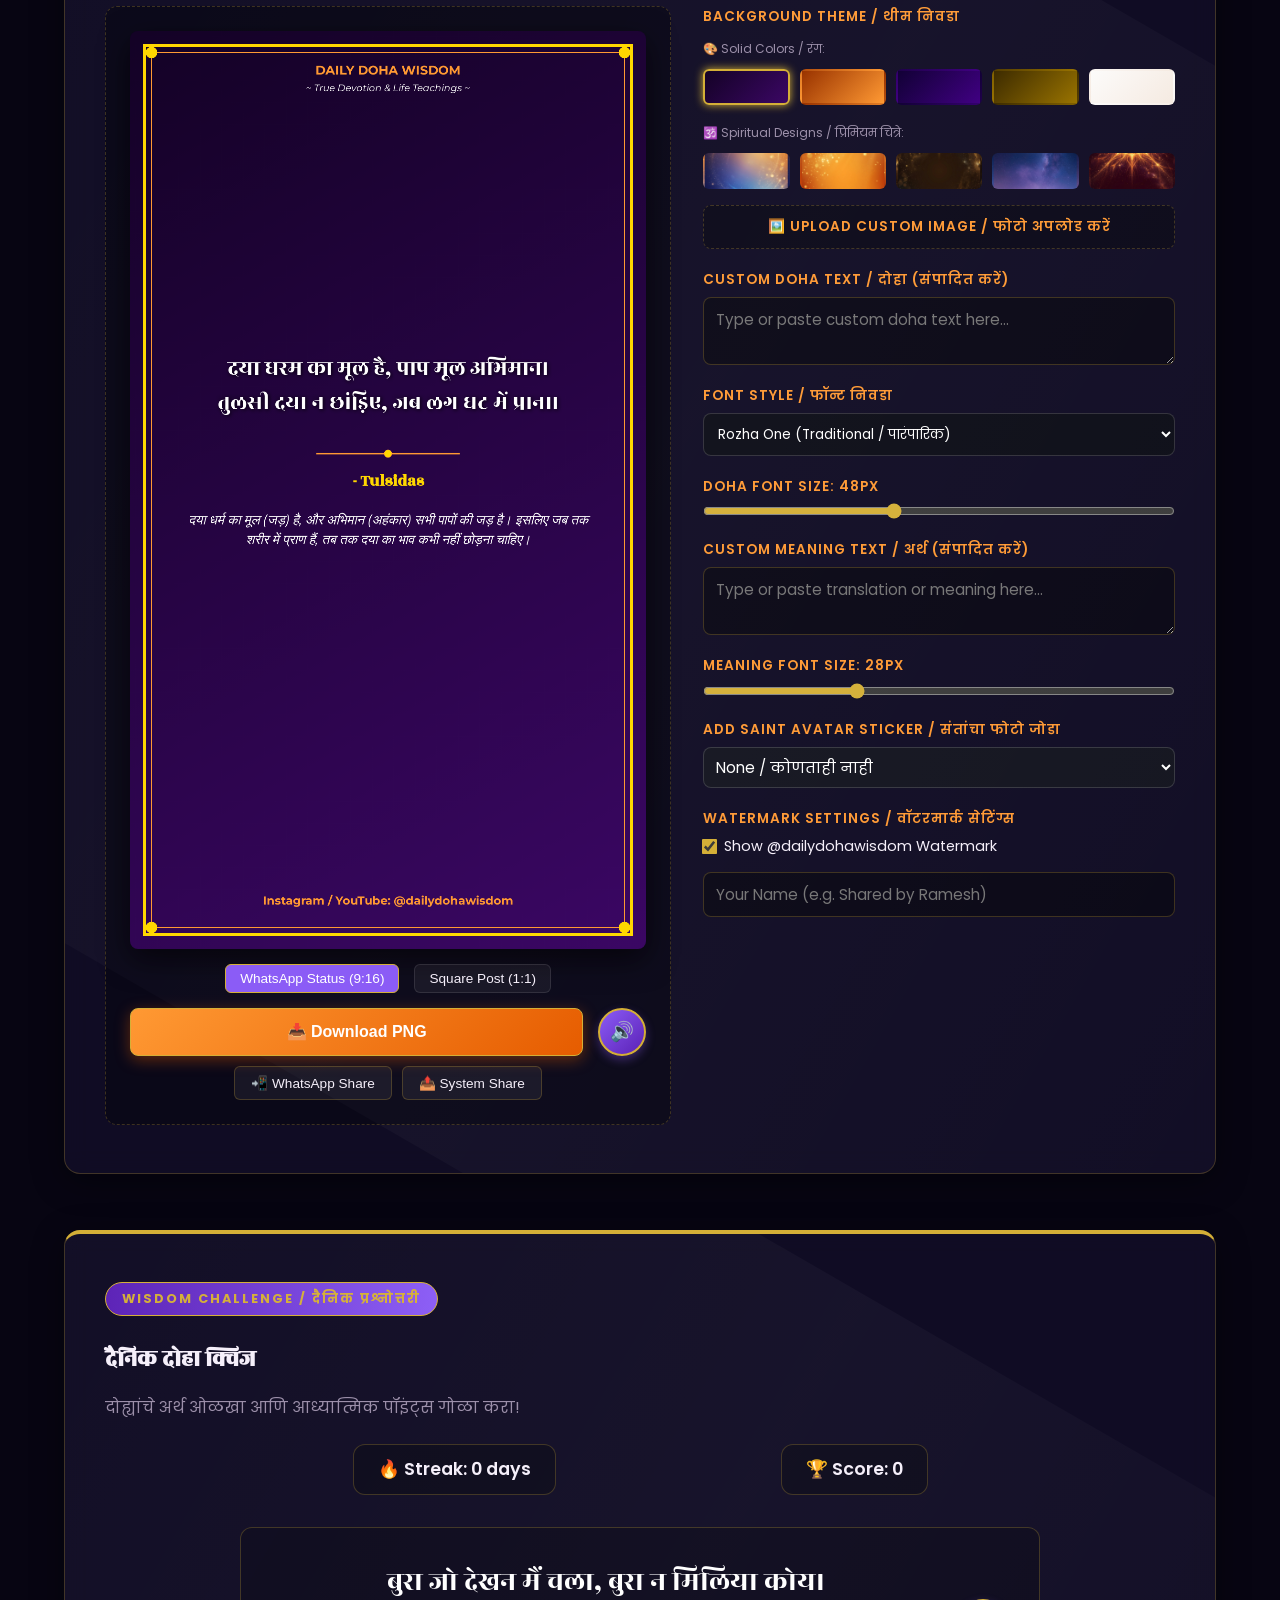
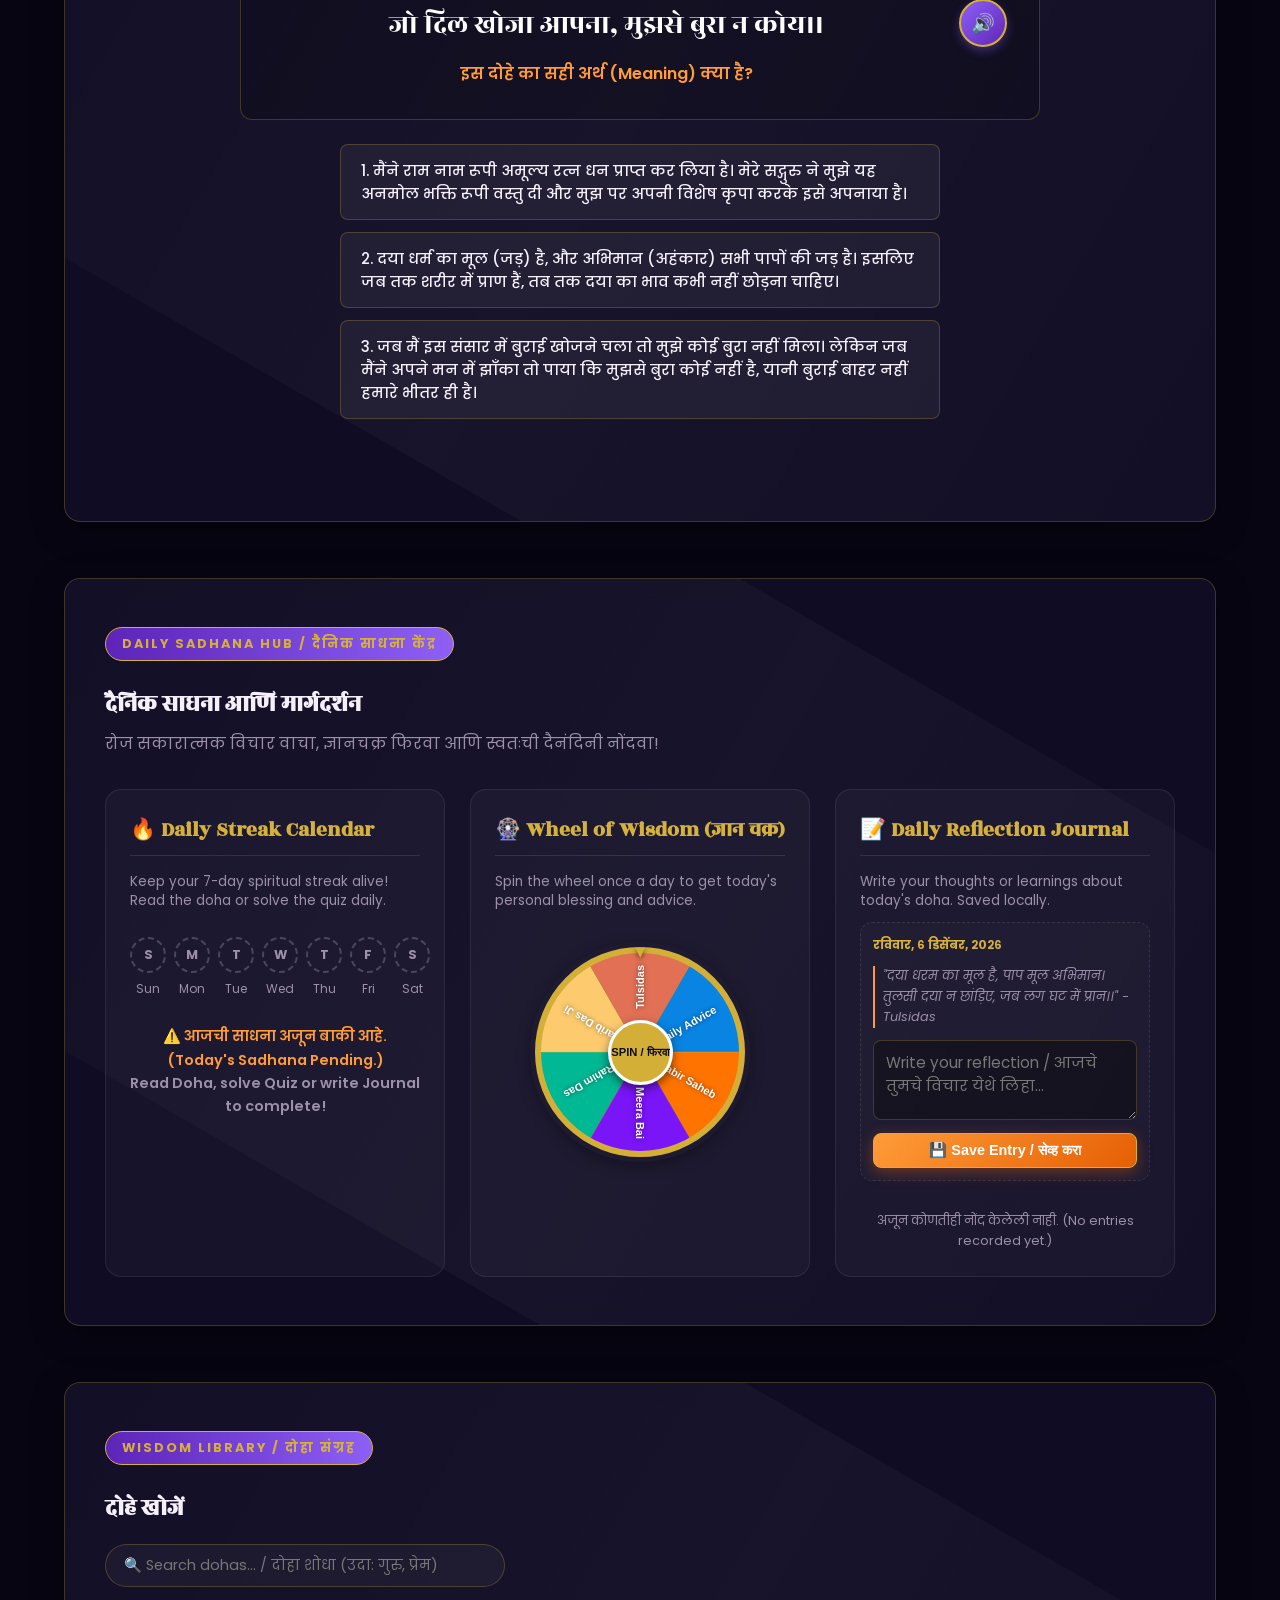
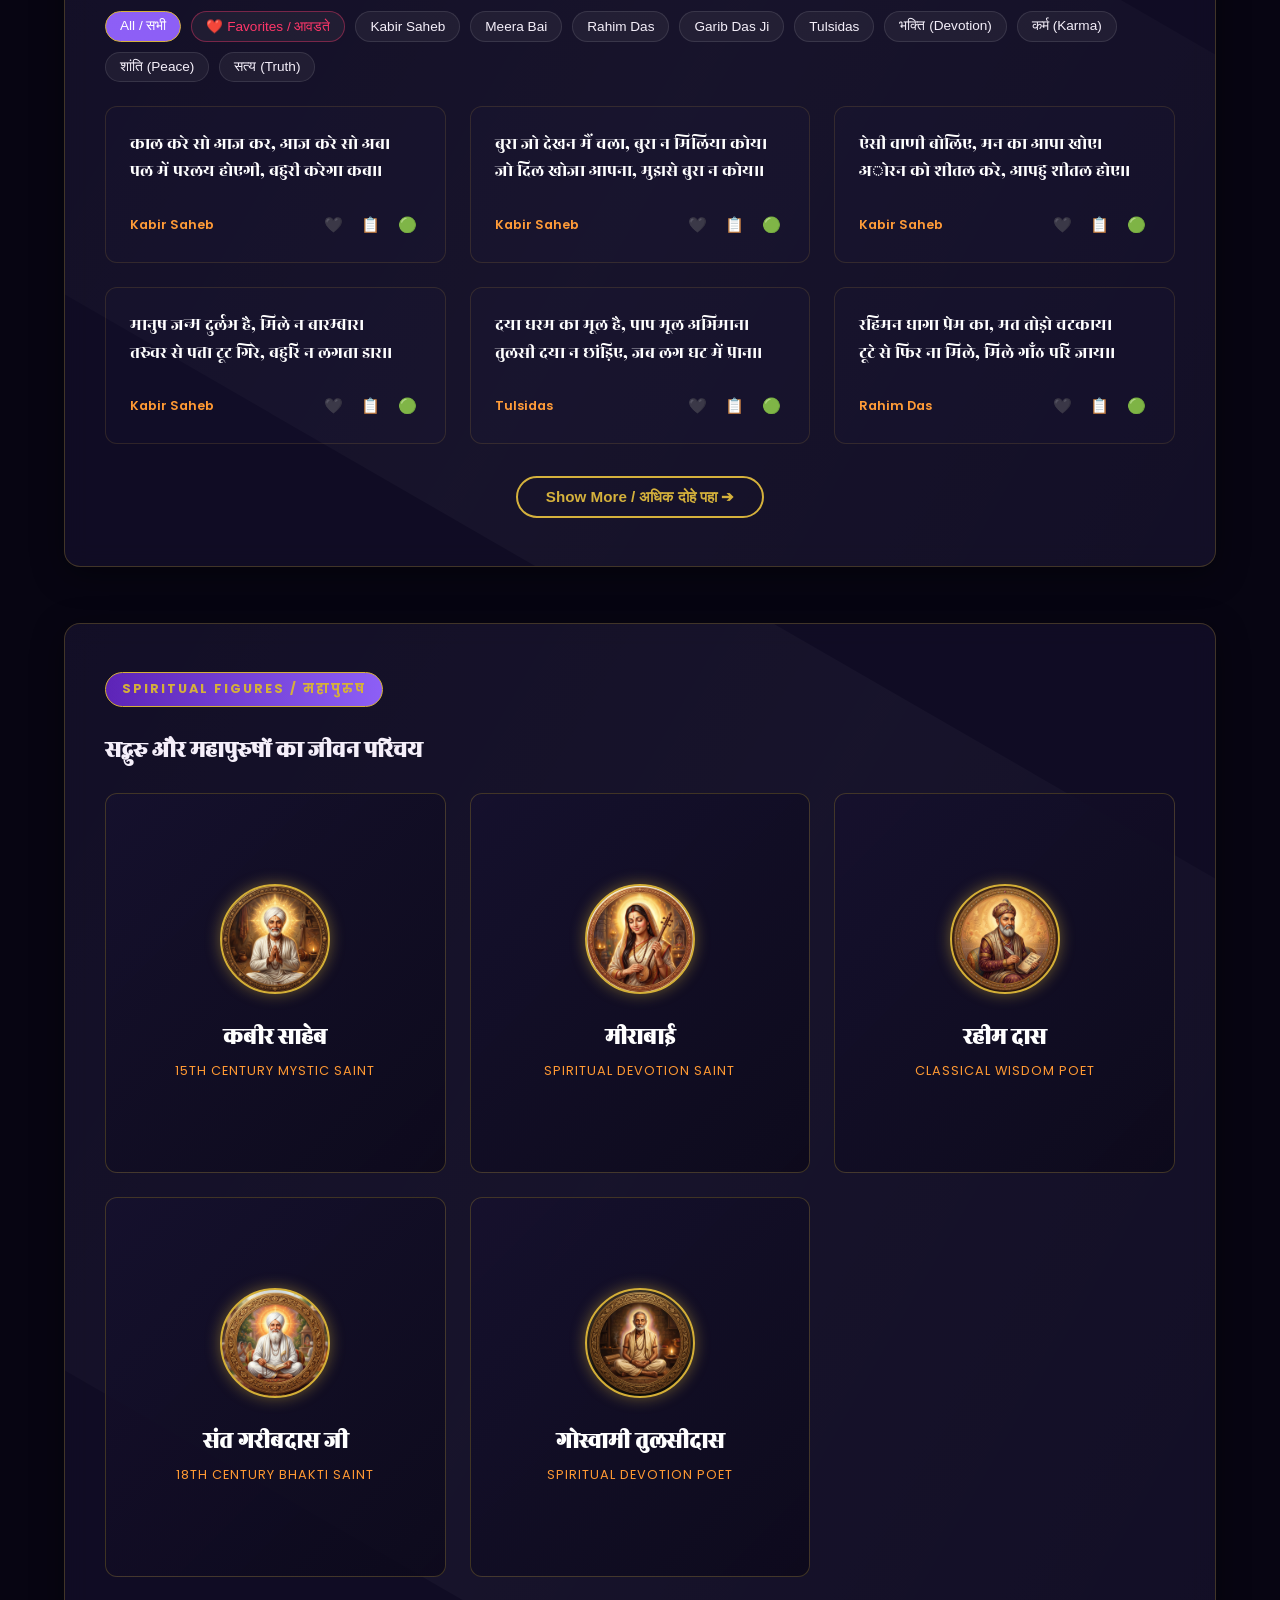
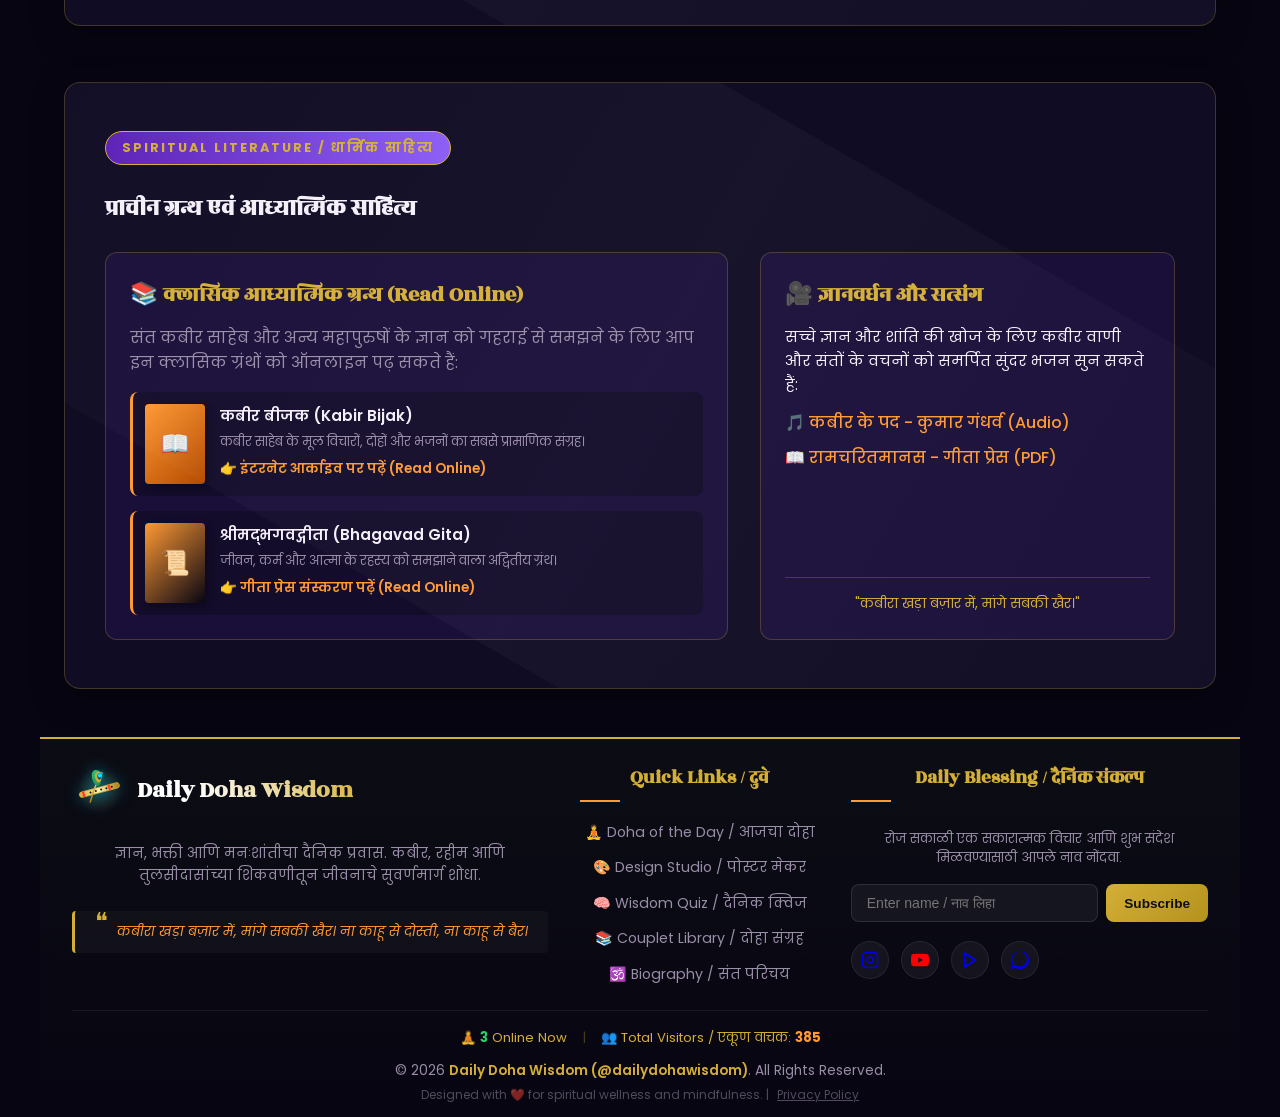
==== commit 928ed85f: "fix: change Total Blessings label to Total Visitors for clarity" ====
--- a/index.html
+++ b/index.html
@@ -25,7 +25,7 @@
   <meta name="theme-color" content="#8b5cf6">
   
   <!-- Stylesheets -->
-  <link rel="stylesheet" href="style.css?v=1.5">
+  <link rel="stylesheet" href="style.css?v=1.6">
 </head>
 <body>
 
@@ -746,7 +746,7 @@
       <div class="footer-stats" style="margin-bottom: 12px; font-size: 0.82rem; color: var(--brand-gold); display: flex; justify-content: center; gap: 15px; align-items: center;">
         <span>🧘 <span id="onlineUsersCount" style="font-weight: bold; color: #2ecc71;">5</span> Online Now</span>
         <span style="opacity: 0.3;">|</span>
-        <span>🌸 Total Blessings: <span id="totalVisitsCount" style="font-weight: bold; color: var(--brand-saffron);">384</span></span>
+        <span>👥 Total Visitors / एकूण वाचक: <span id="totalVisitsCount" style="font-weight: bold; color: var(--brand-saffron);">384</span></span>
       </div>
       <p>© 2026 <span class="gold-accent">Daily Doha Wisdom (@dailydohawisdom)</span>. All Rights Reserved.</p>
       <p style="font-size: 0.75rem; opacity: 0.5; margin-top: 4px;">
@@ -911,7 +911,7 @@
   </div>
 
   <!-- Scripts -->
-  <script src="dohas.js?v=1.5"></script>
-  <script src="app.js?v=1.5"></script>
+  <script src="dohas.js?v=1.6"></script>
+  <script src="app.js?v=1.6"></script>
 </body>
 </html>
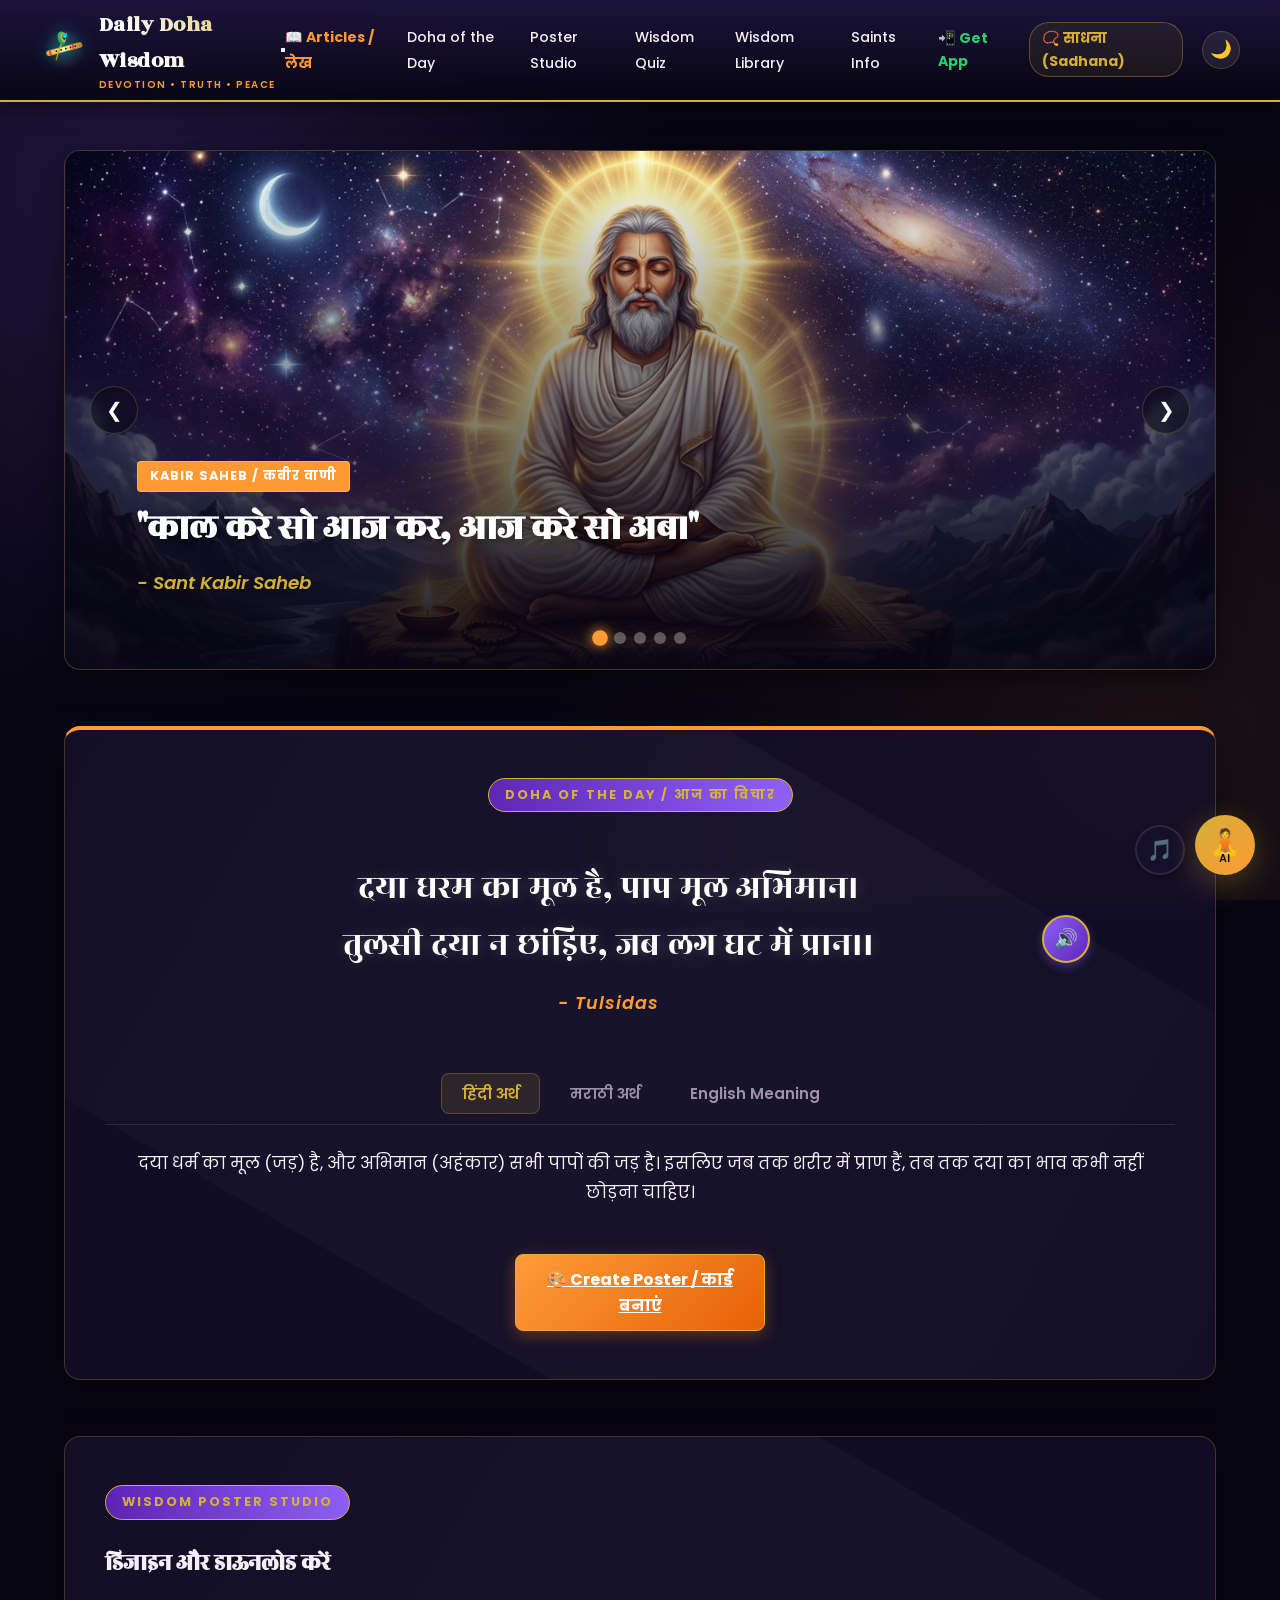
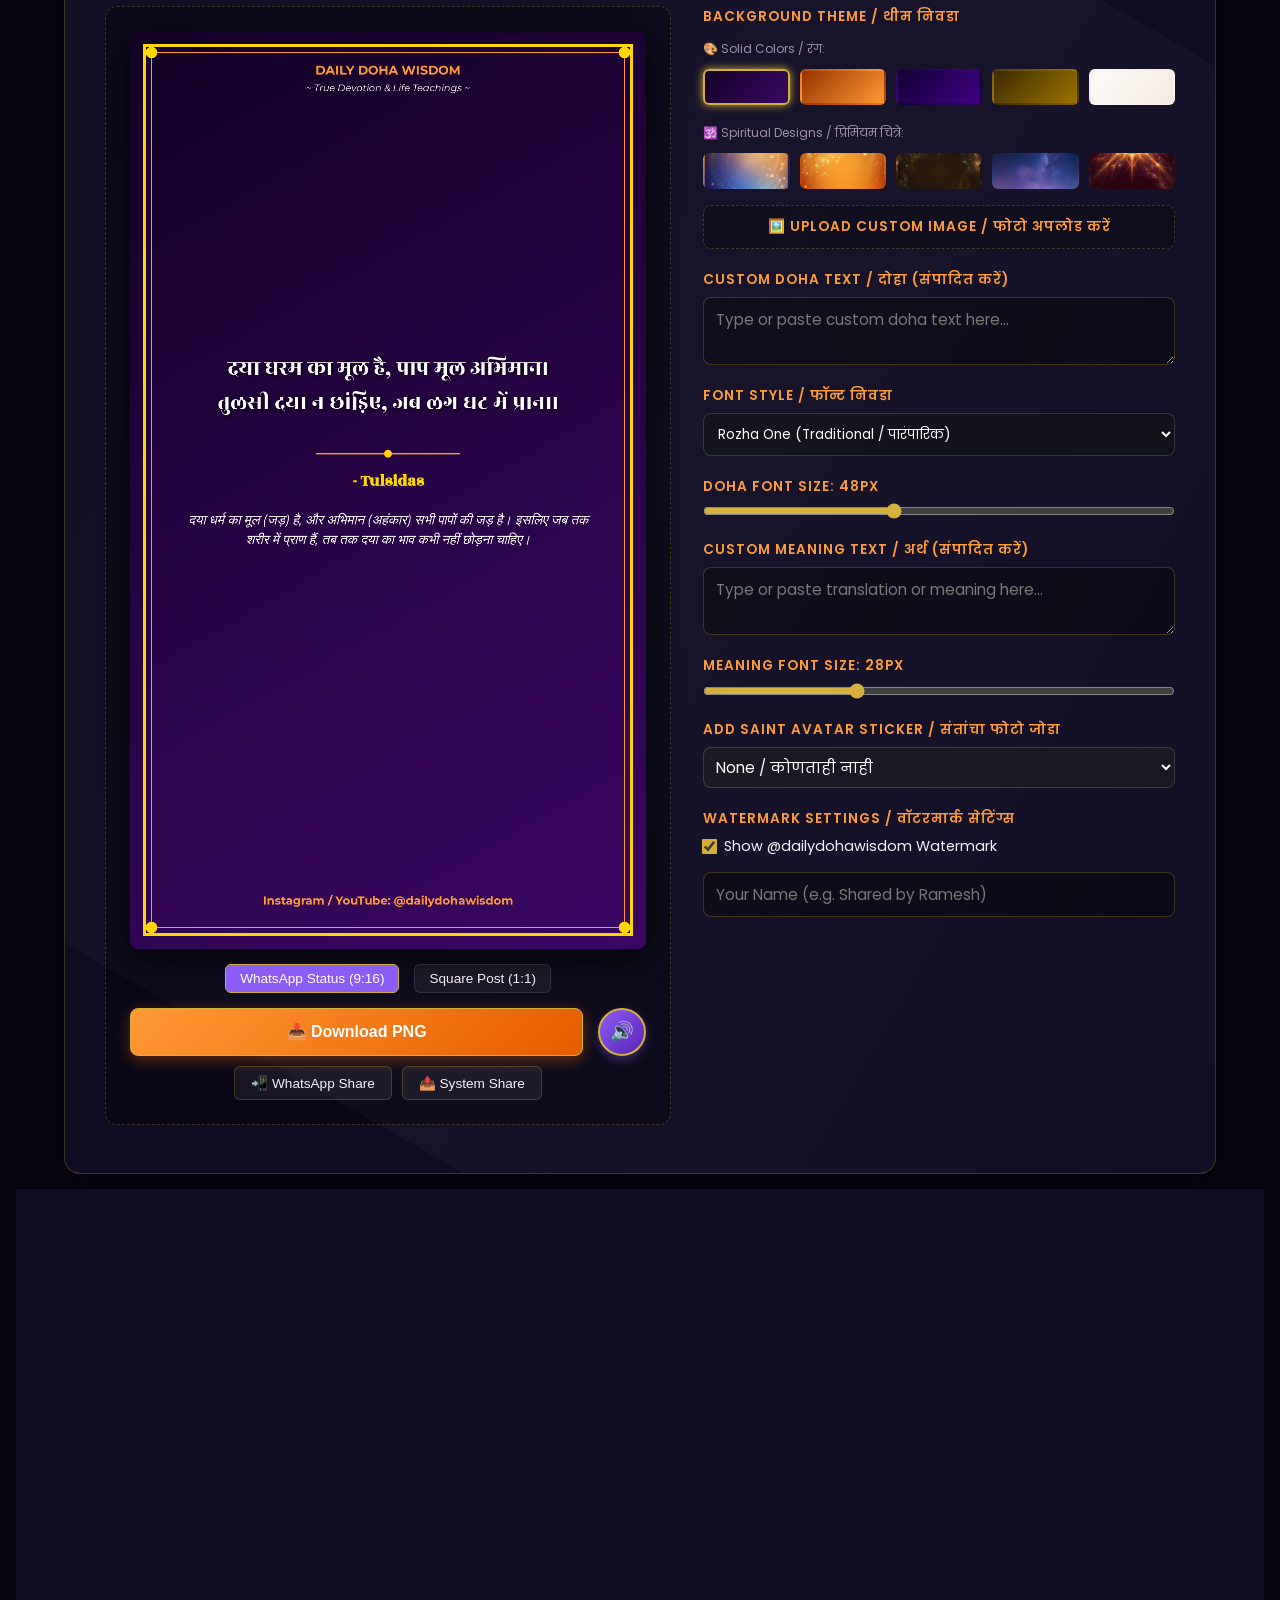
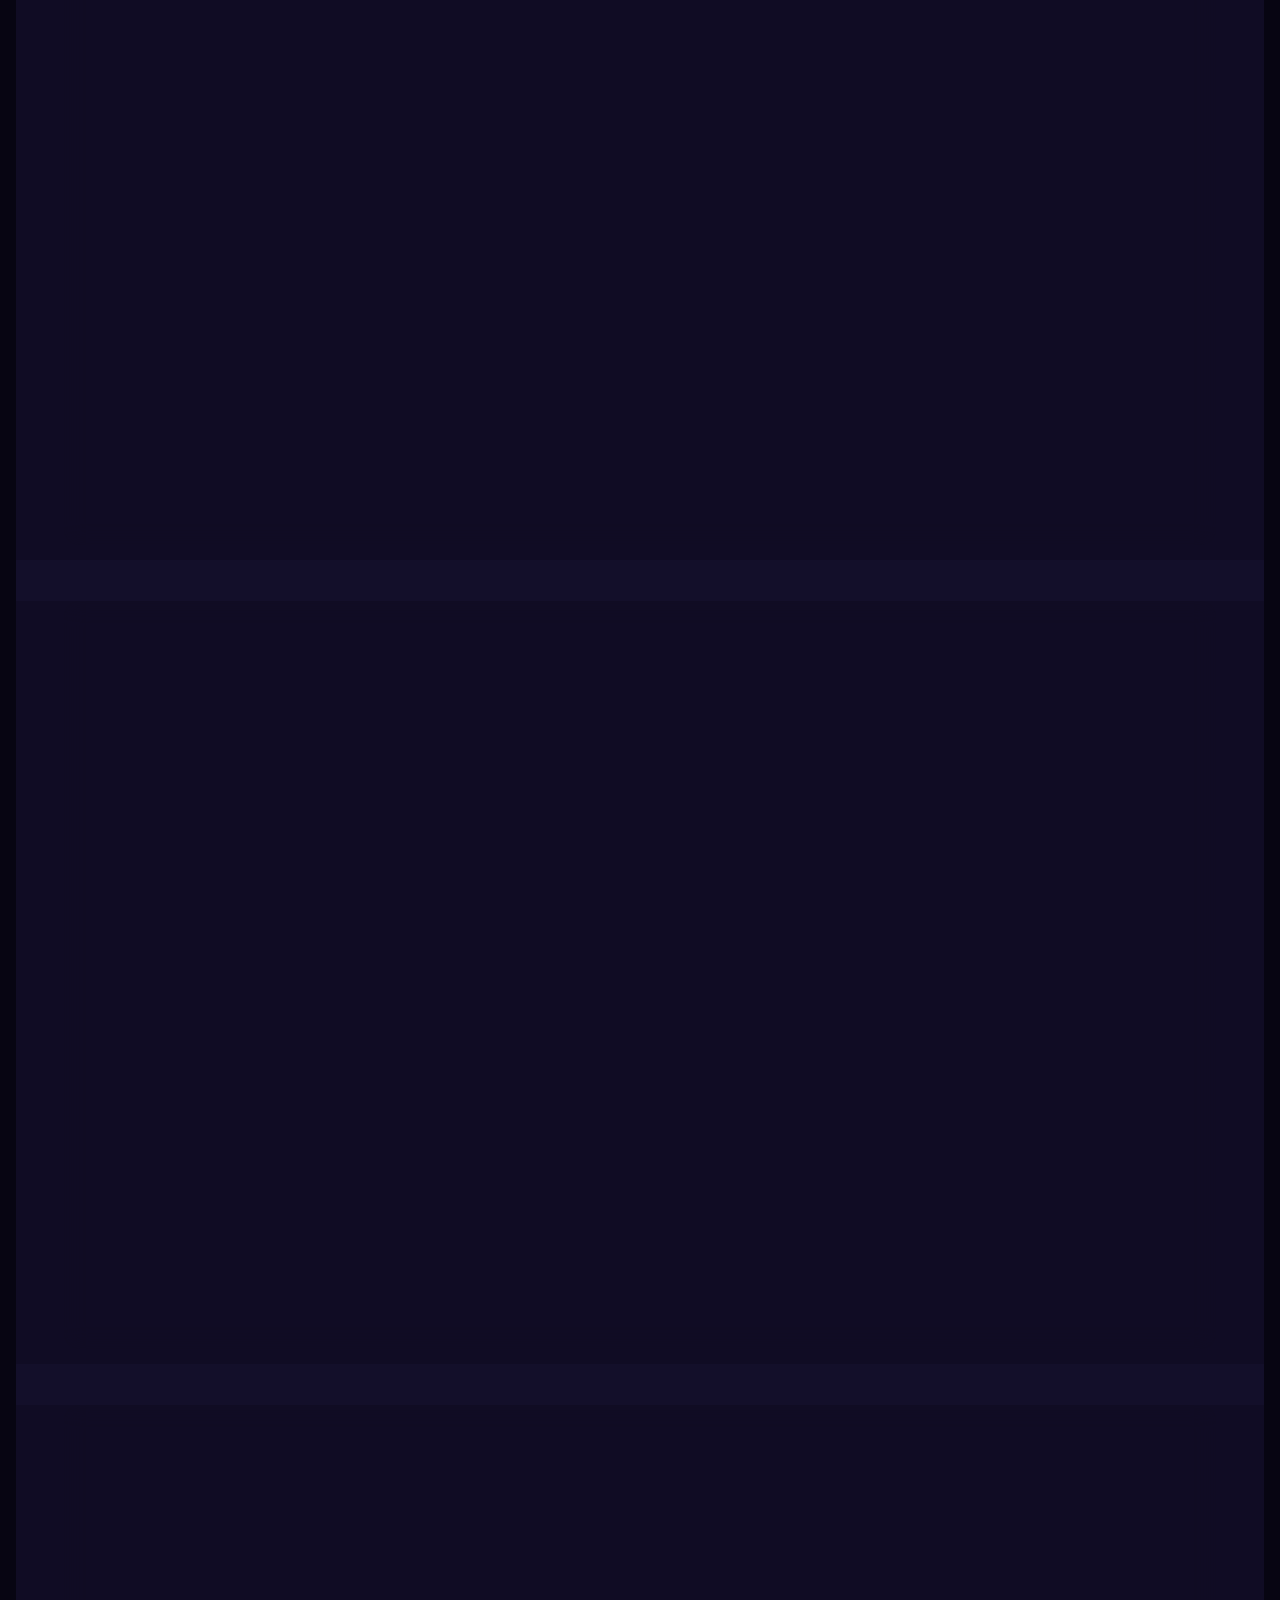
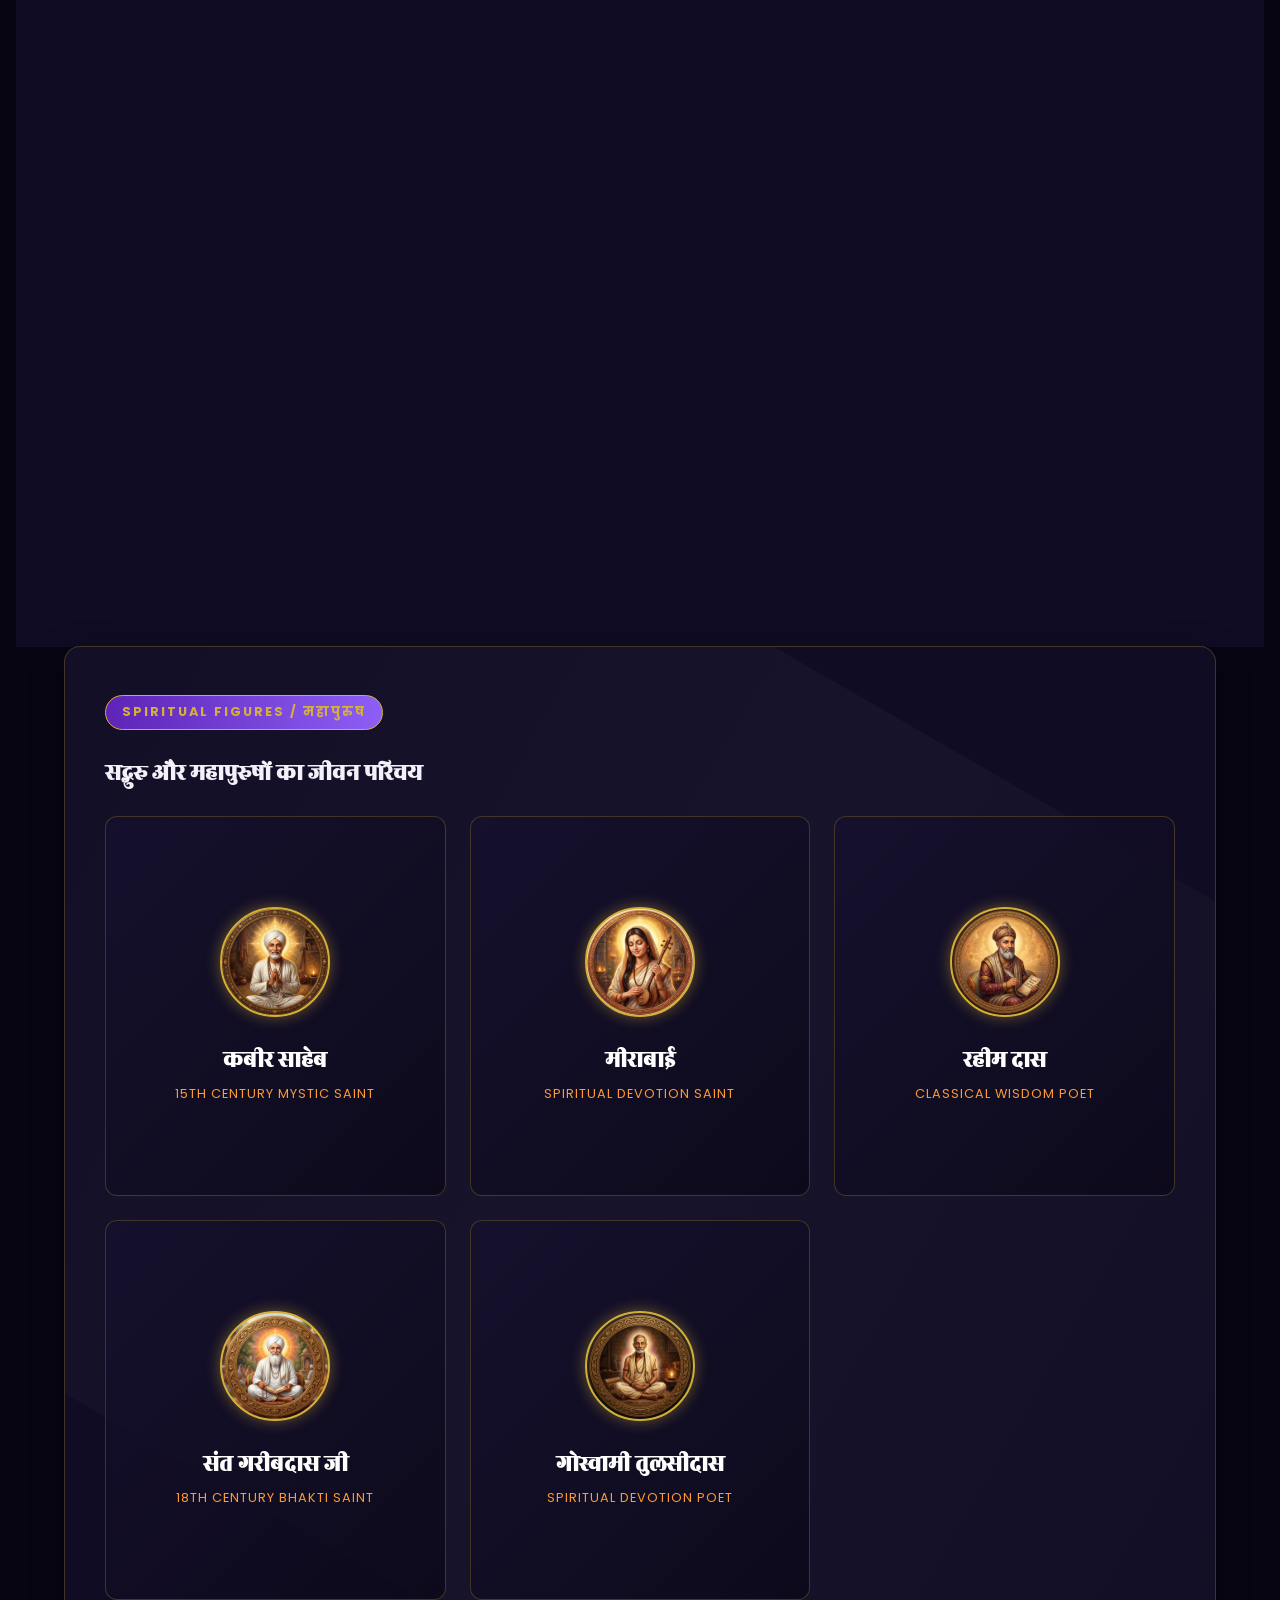
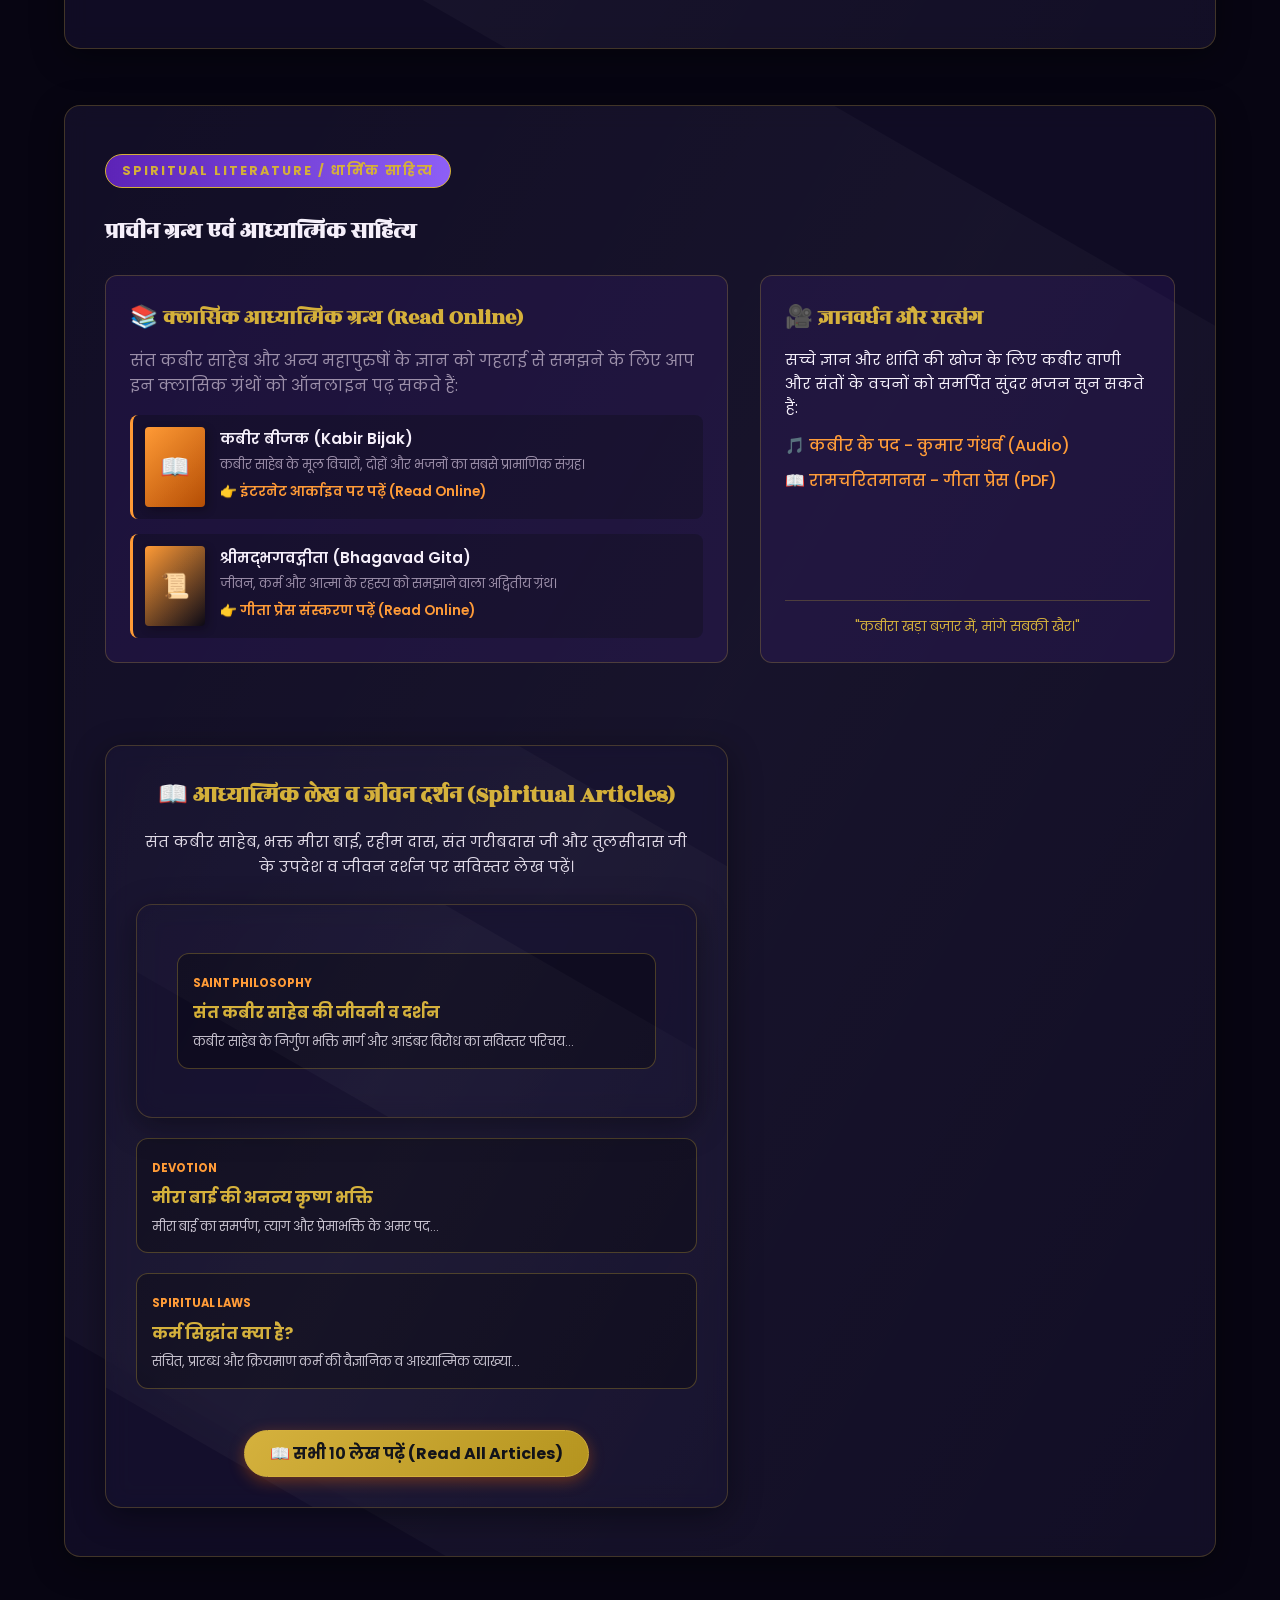
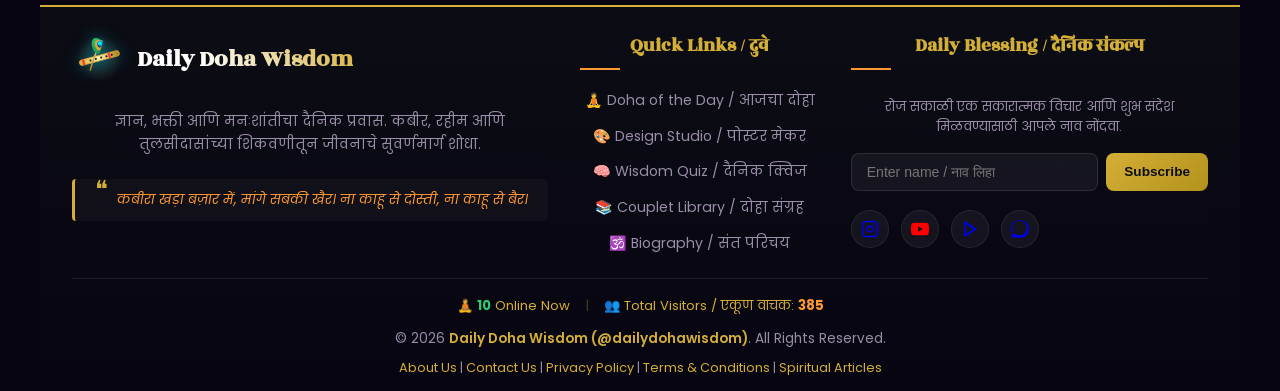
==== commit 487d219c: "feat: add 10 long-form spiritual articles and dedicated legal pages (About, Contact, Privacy, Terms)" ====
--- a/index.html
+++ b/index.html
@@ -107,6 +107,7 @@
       </button>
 
       <ul class="nav-links">
+        <li><a href="articles.html" style="color: var(--brand-saffron); font-weight: bold;">📖 Articles / लेख</a></li>
         <li><a href="#featuredSection">Doha of the Day</a></li>
         <li><a href="#posterCreatorSection">Poster Studio</a></li>
         <li><a href="#quizSection">Wisdom Quiz</a></li>
@@ -600,6 +601,41 @@
             <p style="font-size: 0.85rem; color: var(--brand-gold);">"कबीरा खड़ा बज़ार में, मांगे सबकी खैर।"</p>
           </div>
         </div>
+    <!-- ======= Articles Showcase Section ======= -->
+    <section class="section-container" id="articlesShowcaseSection" style="margin-top: 50px;">
+      <div class="glass-panel" style="padding: 30px; border-radius: 16px; border: 1px solid var(--border-gold); text-align: center;">
+        <h2 style="margin-bottom: 1rem; font-family: var(--font-header); color: var(--brand-gold);">📖 आध्यात्मिक लेख व जीवन दर्शन (Spiritual Articles)</h2>
+        <p style="font-size: 0.95rem; color: var(--text-cream); margin-bottom: 25px; opacity: 0.9;">
+          संत कबीर साहेब, भक्त मीरा बाई, रहीम दास, संत गरीबदास जी और तुलसीदास जी के उपदेश व जीवन दर्शन पर सविस्तर लेख पढ़ें।
+        </p>
+
+        <div style="display: grid; grid-template-columns: repeat(auto-fit, minmax(280px, 1fr)); gap: 20px; text-align: left; margin-bottom: 25px;">
+          <a href="articles.html?id=kabir-saheb-life-and-teachings" style="text-decoration: none;" class="glass-panel">
+            <div style="padding: 15px; border: 1px solid rgba(212,175,55,0.3); border-radius: 12px; background: rgba(0,0,0,0.3);">
+              <span style="font-size: 0.72rem; color: var(--brand-saffron); font-weight: bold;">SAINT PHILOSOPHY</span>
+              <h3 style="font-size: 1rem; color: var(--brand-gold); margin: 6px 0;">संत कबीर साहेब की जीवनी व दर्शन</h3>
+              <p style="font-size: 0.8rem; color: var(--text-cream); opacity: 0.8;">कबीर साहेब के निर्गुण भक्ति मार्ग और आडंबर विरोध का सविस्तर परिचय...</p>
+            </div>
+          </a>
+          <a href="articles.html?id=meera-bai-krishna-bhakti" style="text-decoration: none;">
+            <div style="padding: 15px; border: 1px solid rgba(212,175,55,0.3); border-radius: 12px; background: rgba(0,0,0,0.3);">
+              <span style="font-size: 0.72rem; color: var(--brand-saffron); font-weight: bold;">DEVOTION</span>
+              <h3 style="font-size: 1rem; color: var(--brand-gold); margin: 6px 0;">मीरा बाई की अनन्य कृष्ण भक्ति</h3>
+              <p style="font-size: 0.8rem; color: var(--text-cream); opacity: 0.8;">मीरा बाई का समर्पण, त्याग और प्रेमाभक्ति के अमर पद...</p>
+            </div>
+          </a>
+          <a href="articles.html?id=law-of-karma-explained" style="text-decoration: none;">
+            <div style="padding: 15px; border: 1px solid rgba(212,175,55,0.3); border-radius: 12px; background: rgba(0,0,0,0.3);">
+              <span style="font-size: 0.72rem; color: var(--brand-saffron); font-weight: bold;">SPIRITUAL LAWS</span>
+              <h3 style="font-size: 1rem; color: var(--brand-gold); margin: 6px 0;">कर्म सिद्धांत क्या है?</h3>
+              <p style="font-size: 0.8rem; color: var(--text-cream); opacity: 0.8;">संचित, प्रारब्ध और क्रियमाण कर्म की वैज्ञानिक व आध्यात्मिक व्याख्या...</p>
+            </div>
+          </a>
+        </div>
+
+        <a href="articles.html" class="action-btn" style="display: inline-block; padding: 10px 25px; text-decoration: none; background: linear-gradient(135deg, var(--brand-gold) 0%, #b3921b 100%); color: #0d0e15; font-weight: bold; border-radius: 25px;">
+          📖 सभी १० लेख पढ़ें (Read All Articles)
+        </a>
       </div>
     </section>
 
@@ -749,9 +785,12 @@
         <span>👥 Total Visitors / एकूण वाचक: <span id="totalVisitsCount" style="font-weight: bold; color: var(--brand-saffron);">384</span></span>
       </div>
       <p>© 2026 <span class="gold-accent">Daily Doha Wisdom (@dailydohawisdom)</span>. All Rights Reserved.</p>
-      <p style="font-size: 0.75rem; opacity: 0.5; margin-top: 4px;">
-        Designed with ❤️ for spiritual wellness and mindfulness. | 
-        <a href="#" id="privacyPolicyBtn" style="color: var(--text-muted); text-decoration: underline; margin-left: 5px;">Privacy Policy</a>
+      <p style="font-size: 0.8rem; margin-top: 8px;">
+        <a href="about.html" style="color: var(--brand-gold); text-decoration: none;">About Us</a> | 
+        <a href="contact.html" style="color: var(--brand-gold); text-decoration: none;">Contact Us</a> | 
+        <a href="privacy.html" style="color: var(--brand-gold); text-decoration: none;">Privacy Policy</a> | 
+        <a href="terms.html" style="color: var(--brand-gold); text-decoration: none;">Terms & Conditions</a> | 
+        <a href="articles.html" style="color: var(--brand-gold); text-decoration: none;">Spiritual Articles</a>
       </p>
     </div>
   </footer>
--- a/style.css
+++ b/style.css
@@ -2632,4 +2632,49 @@
   }
 }
 
-
+/* Standalone Page & Article Styles */
+.page-container article h2 {
+  color: var(--brand-saffron);
+  font-family: var(--font-header);
+  font-size: 1.35rem;
+  margin-top: 25px;
+  margin-bottom: 12px;
+}
+
+.page-container article blockquote {
+  background: rgba(255, 153, 51, 0.08);
+  border-left: 4px solid var(--brand-saffron);
+  padding: 12px 18px;
+  margin: 15px 0;
+  border-radius: 0 10px 10px 0;
+  font-style: italic;
+  color: var(--brand-gold);
+}
+
+.article-full-content blockquote {
+  background: rgba(255, 153, 51, 0.08);
+  border-left: 4px solid var(--brand-saffron);
+  padding: 12px 18px;
+  margin: 15px 0;
+  border-radius: 0 10px 10px 0;
+  font-style: italic;
+  color: var(--brand-gold);
+}
+
+.article-full-content h2 {
+  color: var(--brand-saffron);
+  font-family: var(--font-header);
+  font-size: 1.35rem;
+  margin-top: 25px;
+  margin-bottom: 10px;
+}
+
+.article-full-content h3 {
+  color: var(--brand-gold);
+  font-size: 1.1rem;
+  margin-top: 18px;
+  margin-bottom: 8px;
+}
+
+
+
